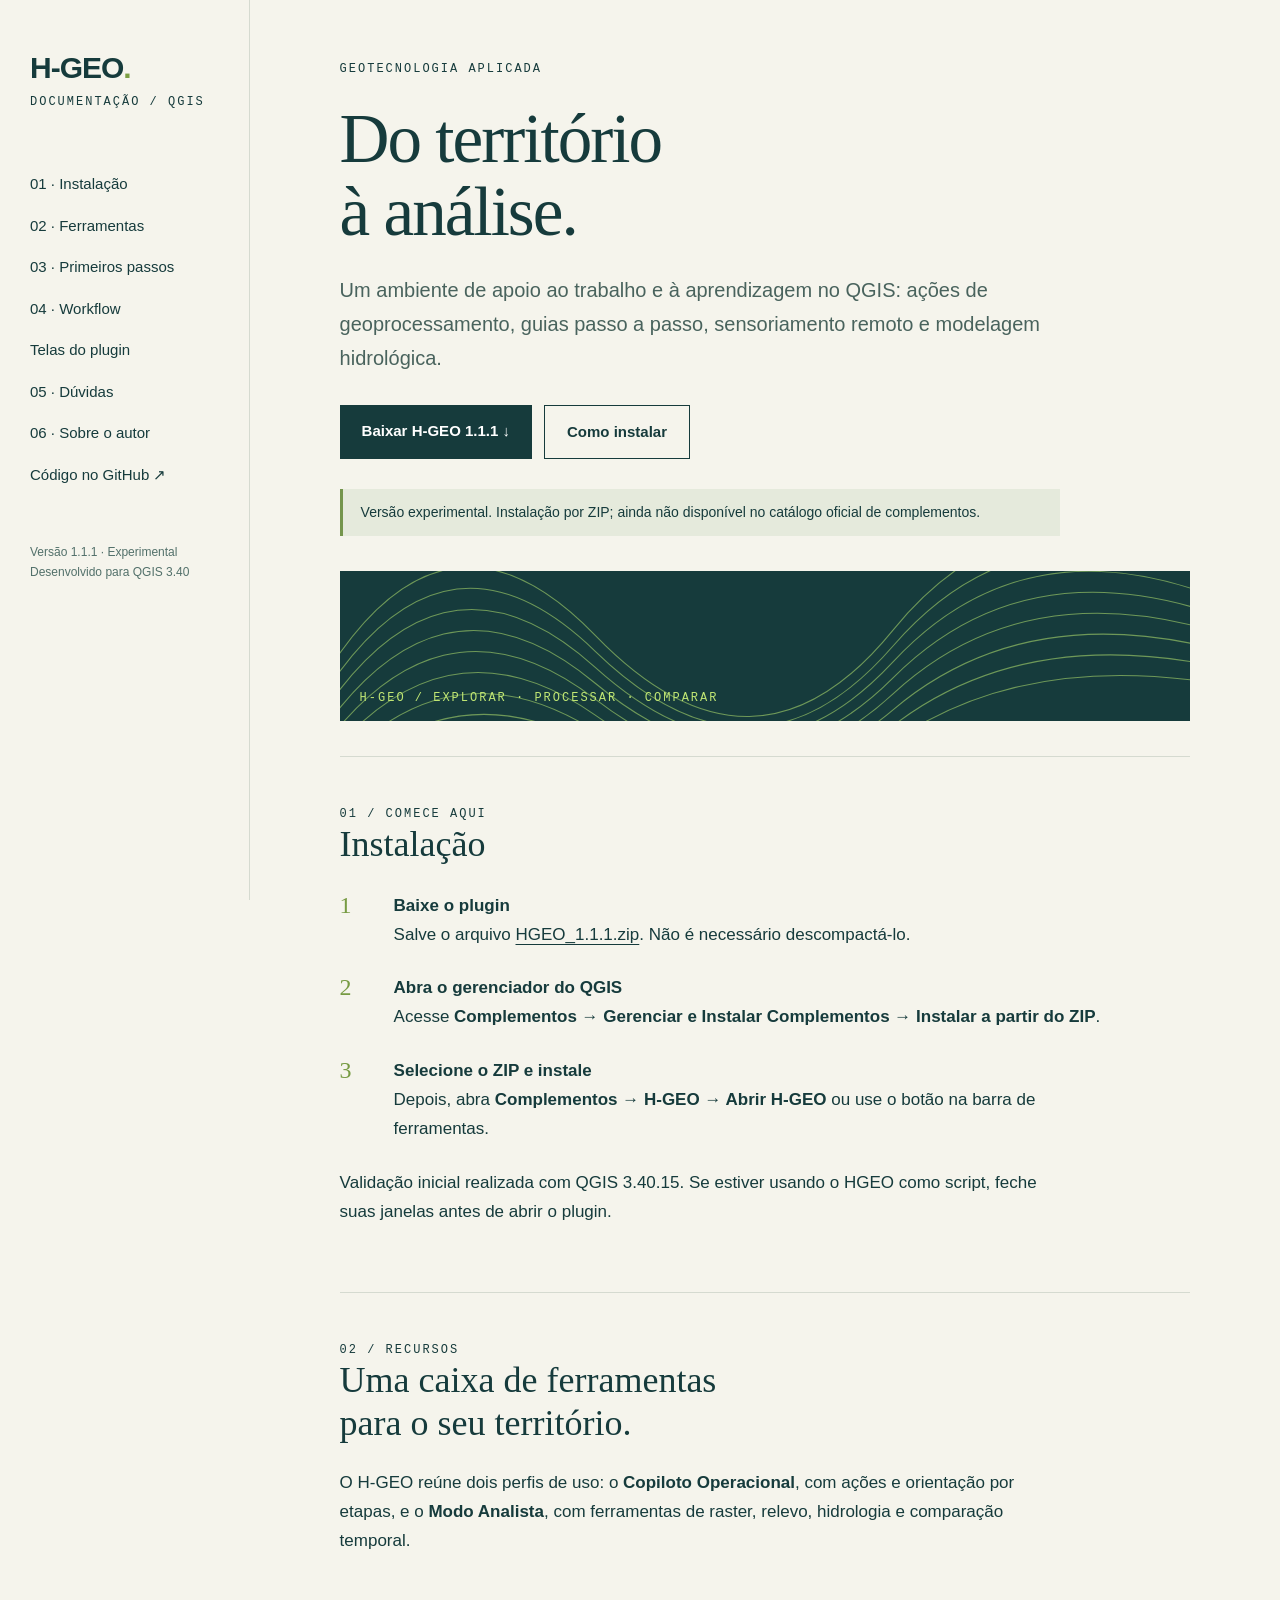
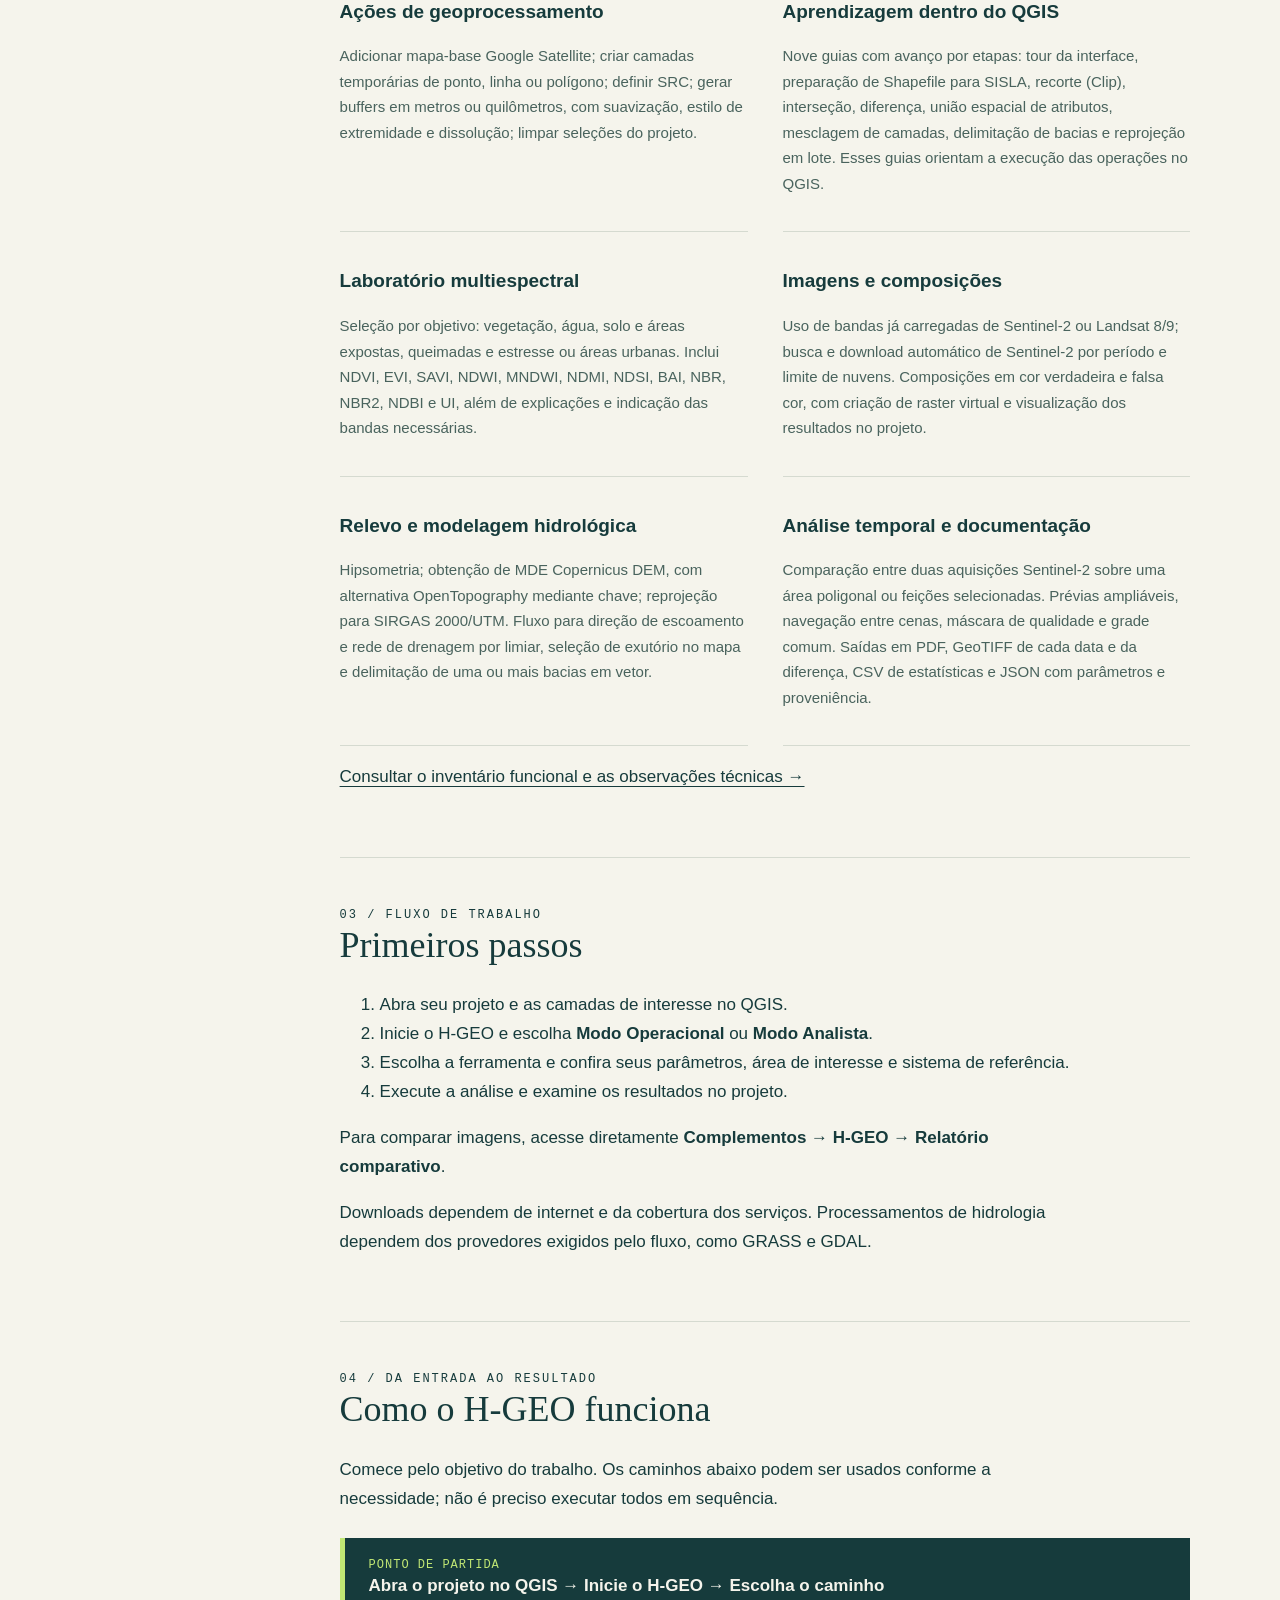
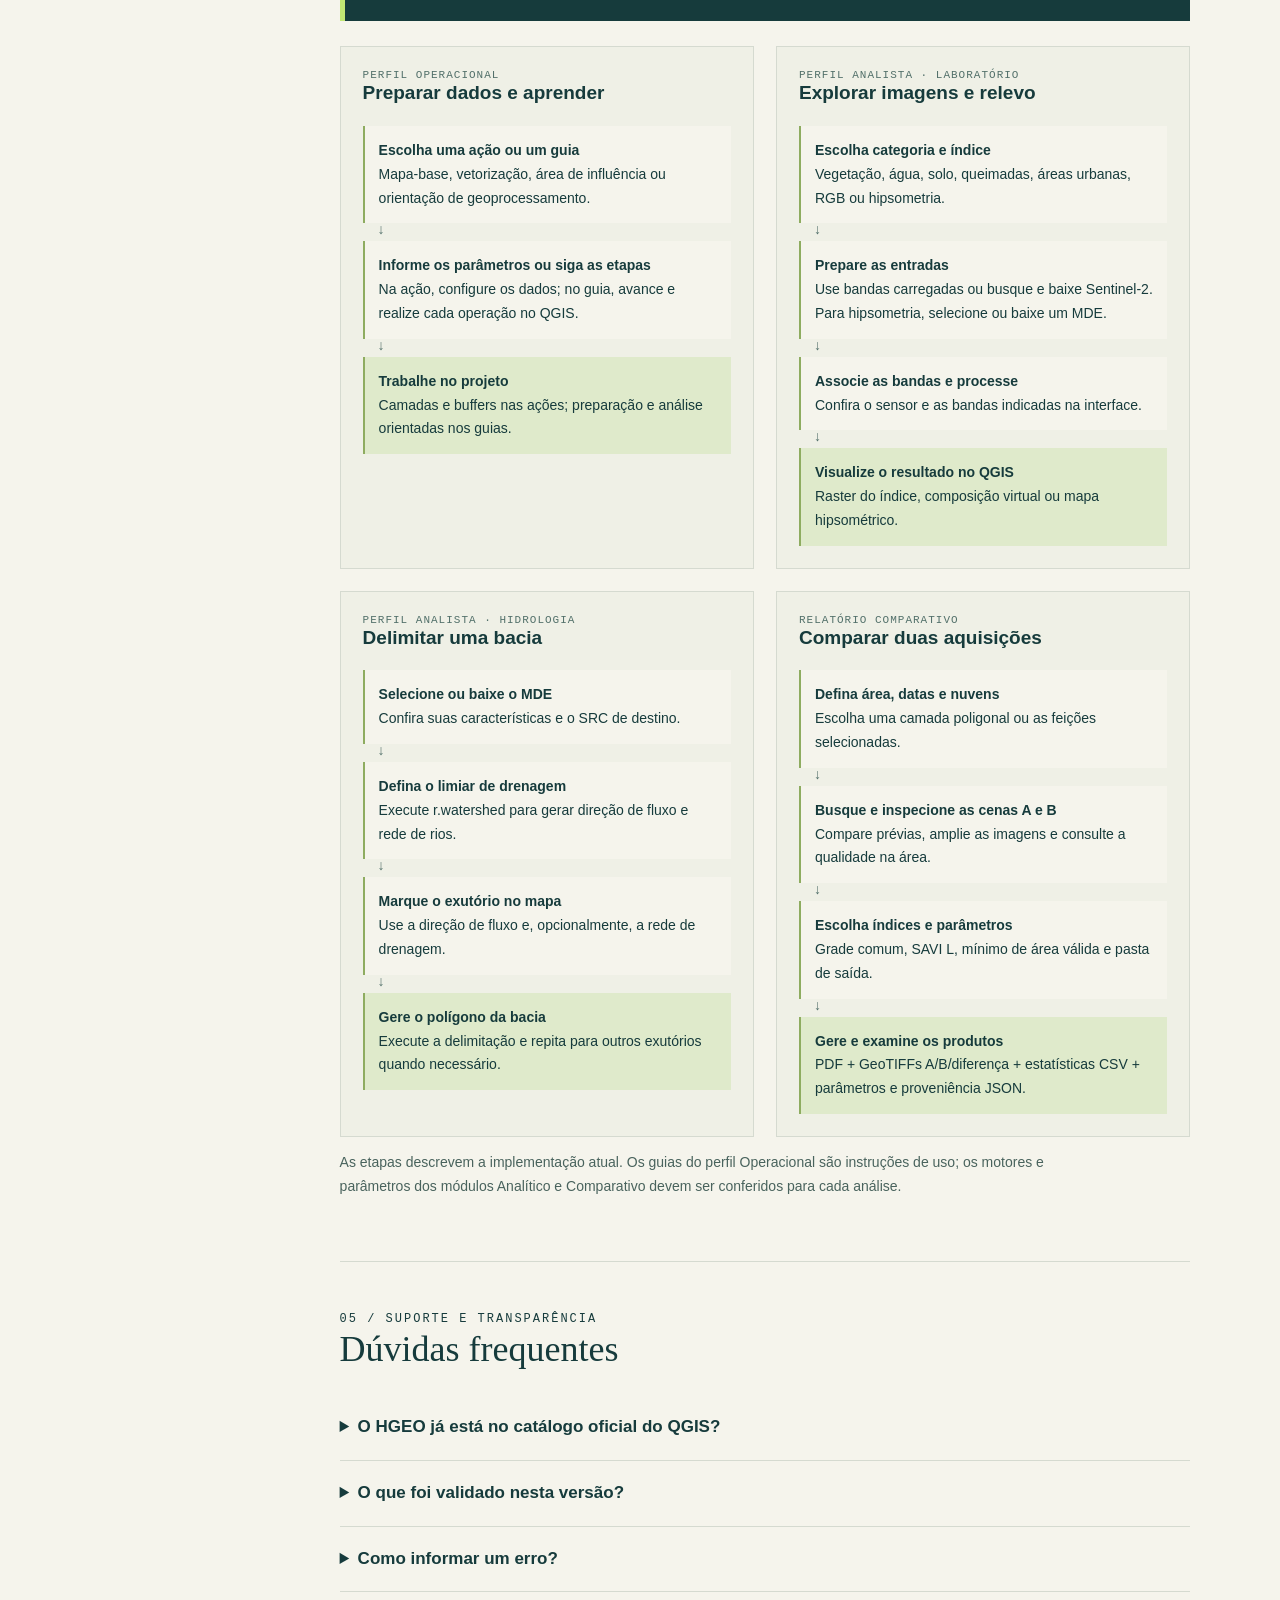
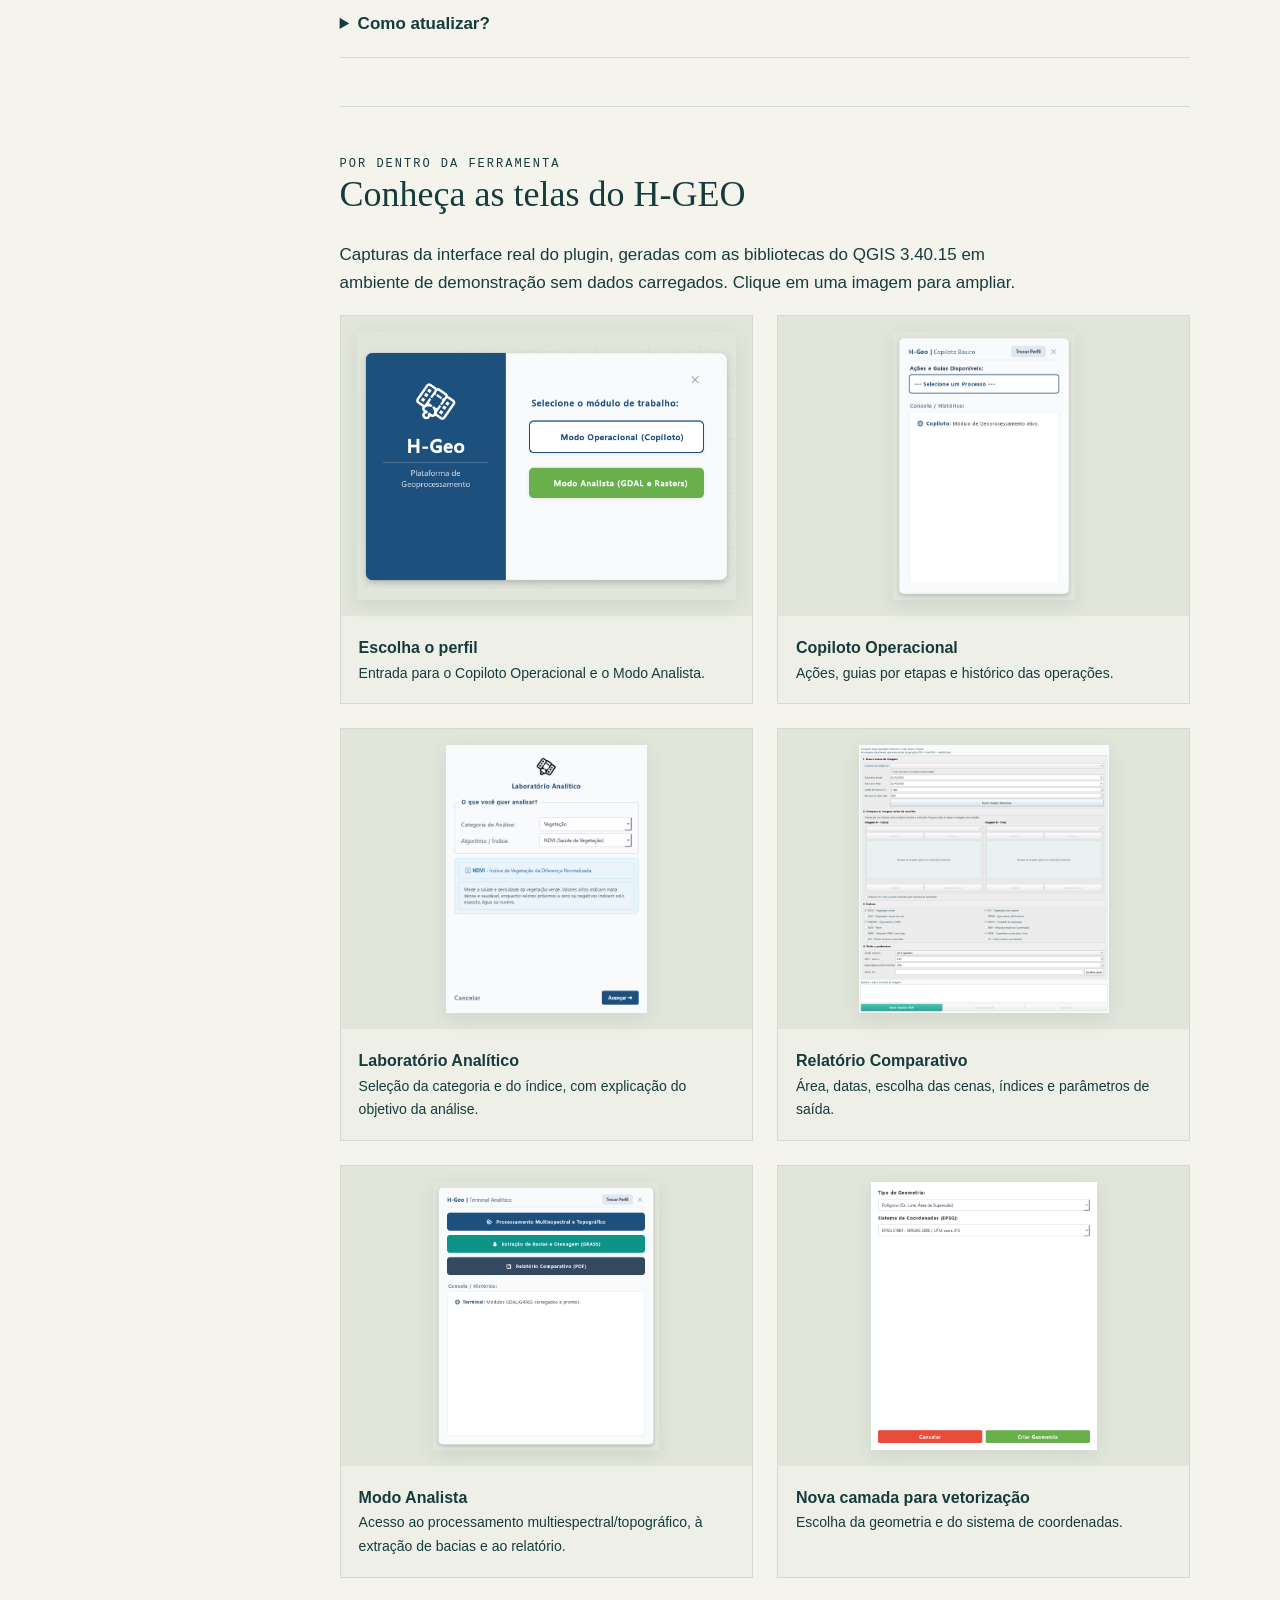
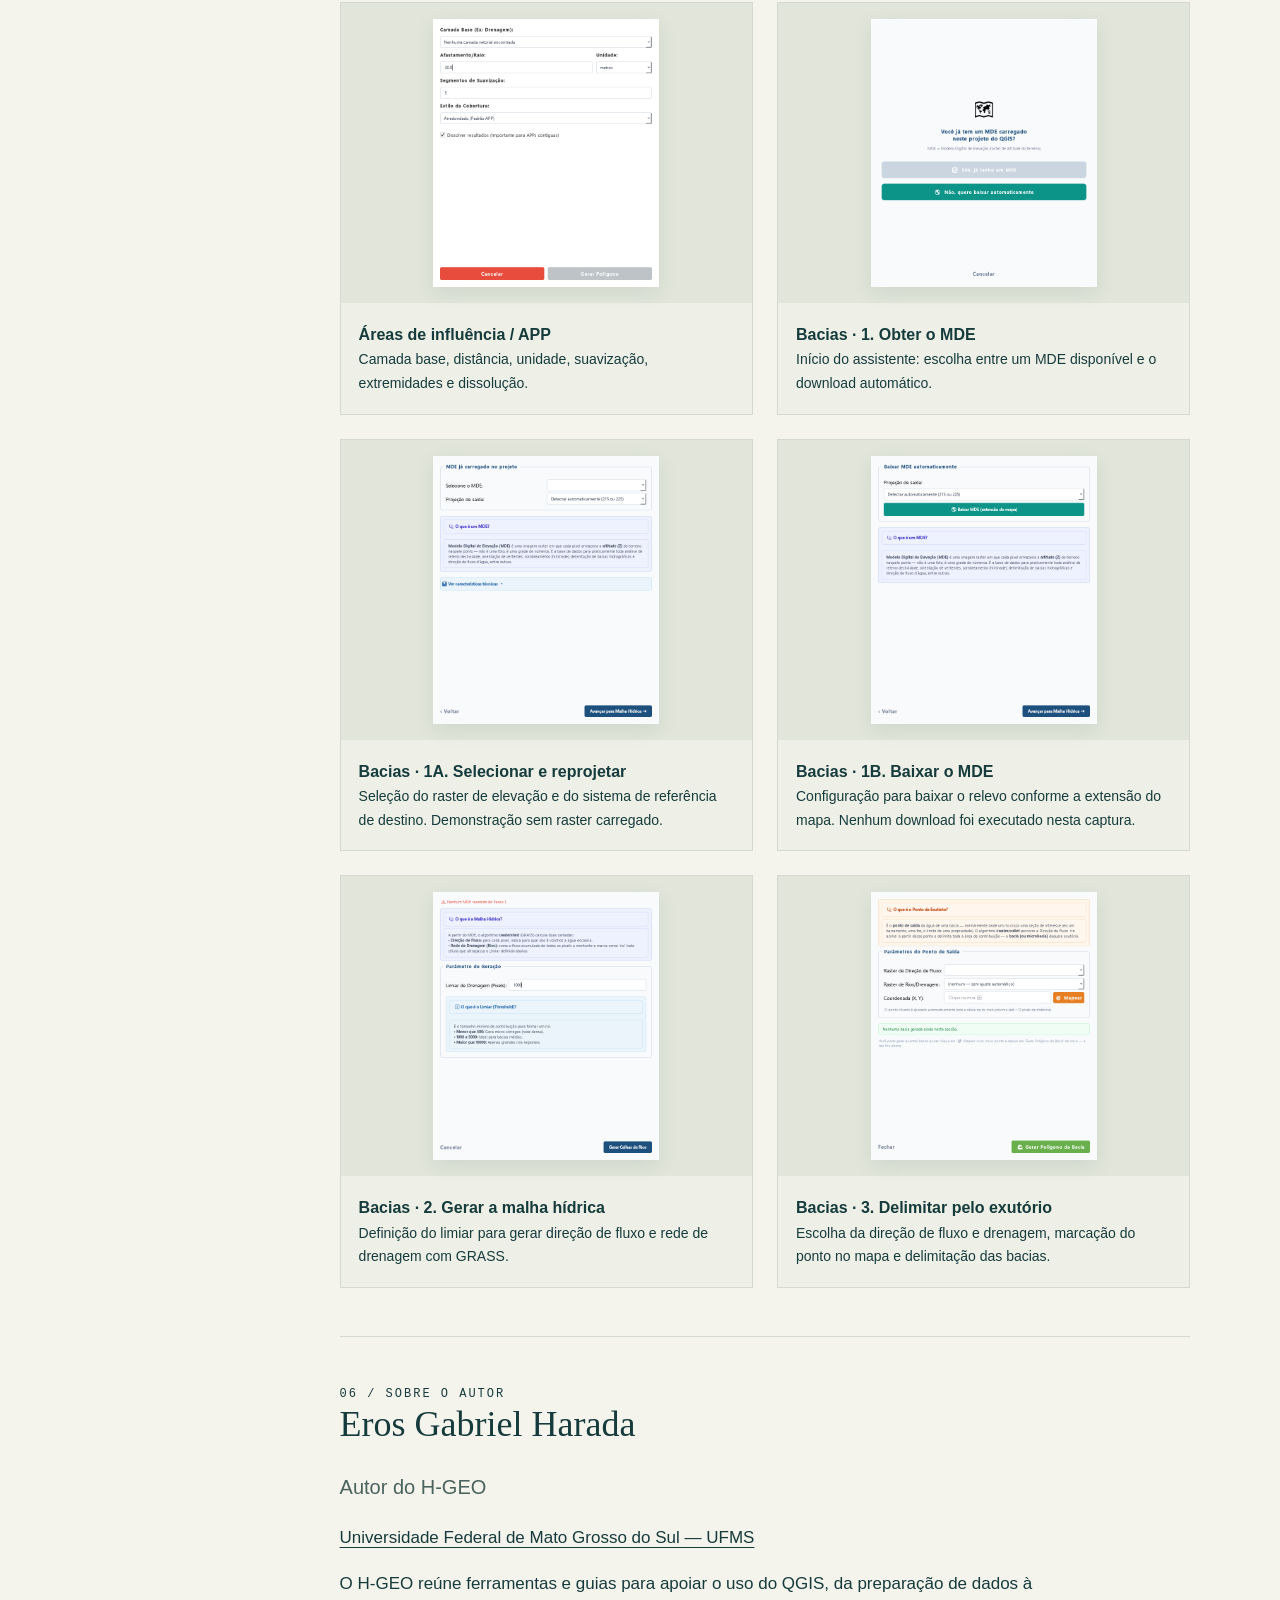
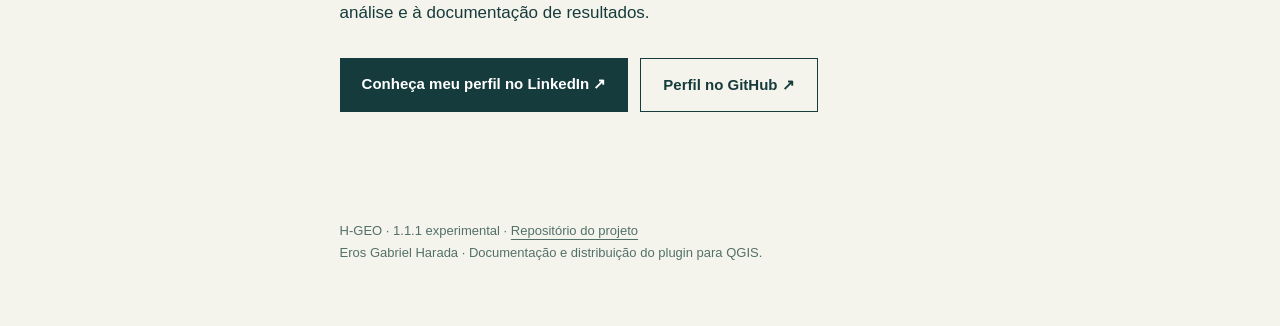
==== index.html @ 25606a24 "Disponibiliza pacote H-GEO 1.1.1" ====
<!doctype html>
<html lang="pt-BR"><head><meta charset="utf-8"><meta name="viewport" content="width=device-width, initial-scale=1"><meta name="description" content="H-GEO: plugin de geoprocessamento, hidrologia e análise multiespectral para QGIS. Download e documentação."><title>H-GEO — Geoprocessamento no QGIS</title>
<style>
:root{--ink:#163b3c;--paper:#f5f4ec;--green:#c1e774;--line:#d5dad0}*{box-sizing:border-box}html{scroll-behavior:smooth;scroll-padding-top:30px}body{margin:0;background:var(--paper);color:var(--ink);font:17px/1.7 'Segoe UI',sans-serif}a{color:inherit;text-underline-offset:4px}a:focus-visible{outline:3px solid #d36b35;outline-offset:5px}.layout{display:grid;grid-template-columns:250px 1fr;min-height:100vh}aside{padding:42px 30px;border-right:1px solid var(--line);position:sticky;top:0;height:100vh}.brand{font-size:30px;font-weight:800;letter-spacing:-1px;text-decoration:none}.tag{font:12px/1.5 Consolas,monospace;text-transform:uppercase;letter-spacing:2px}nav{display:grid;gap:16px;margin-top:60px}nav a{text-decoration:none;font-size:15px}nav a:hover{text-decoration:underline}.sidefoot{font-size:12px;margin-top:55px;color:#52706a}main{max-width:1130px;padding:60px 7vw 30px}h1{font:normal clamp(42px,5.4vw,76px)/1.05 Georgia,serif;letter-spacing:-2px;margin:25px 0}h2{font:normal 36px/1.2 Georgia,serif;margin:0 0 24px}h3{font-size:19px;line-height:1.3}p{max-width:720px}.intro{font-size:20px;color:#49635d}.buttons{display:flex;gap:12px;flex-wrap:wrap;margin:30px 0}.button{background:var(--ink);color:white;padding:13px 22px;text-decoration:none;display:inline-block;font-size:15px;font-weight:600}.button.secondary{background:transparent;border:1px solid var(--ink);color:var(--ink)}.status{background:#e5eadc;padding:12px 18px;font-size:14px;border-left:3px solid #74954c}.terrain{height:150px;background:#163b3c;position:relative;overflow:hidden;margin:35px 0;color:var(--green)}.terrain svg{width:100%;height:100%}.terrain span{position:absolute;bottom:16px;left:20px;font:12px Consolas,monospace;letter-spacing:2px}section{padding:48px 0;border-top:1px solid var(--line)}.grid{display:grid;grid-template-columns:1fr 1fr;gap:10px 35px}.grid article{border-bottom:1px solid var(--line);padding:8px 0 20px}.grid p{font-size:15px;color:#49635d}.step{display:grid;grid-template-columns:38px 1fr;gap:16px;margin:25px 0}.num{font:24px Georgia,serif;color:#779b43}.step p{margin:0}.step strong{display:block}code{background:#e6e9dd;padding:2px 5px;font-size:14px}details{padding:18px 0;border-bottom:1px solid var(--line)}summary{cursor:pointer;font-weight:600}details p{font-size:15px}footer{padding:30px 0;font-size:13px;color:#52706a}ul{padding-left:22px}@media(max-width:760px){.layout{display:block}aside{position:static;height:auto;padding:22px;border-right:0;border-bottom:1px solid var(--line)}nav{display:flex;flex-wrap:wrap;gap:10px 20px;margin:16px 0 0}.sidefoot{display:none}main{padding:35px 23px}.grid{grid-template-columns:1fr}h1{letter-spacing:-1px}section{padding:36px 0}}@media(prefers-reduced-motion:reduce){html{scroll-behavior:auto}}
.flow-start{padding:20px 24px;background:var(--ink);color:var(--paper);border-left:5px solid var(--green);margin:25px 0}.flow-start small{display:block;color:var(--green);font:12px Consolas,monospace;letter-spacing:1px}.flow-lanes{display:grid;grid-template-columns:1fr 1fr;gap:22px}.flow-lane{border:1px solid var(--line);padding:22px;background:#eff0e6}.flow-lane h3{margin:0 0 8px}.flow-kind{font:11px Consolas,monospace;letter-spacing:1px;text-transform:uppercase;color:#52706a}.flow-lane ol{list-style:none;padding:0;margin:20px 0 0}.flow-lane li{padding:13px 14px;background:var(--paper);border-left:2px solid #8eac60;font-size:14px;position:relative;margin-top:18px}.flow-lane li+li:before{content:'↓';position:absolute;top:-23px;left:13px;color:#52706a}.flow-lane li strong{display:block;font-size:14px}.flow-lane li:last-child{background:#dfeacb}.flow-note{font-size:14px;color:#49635d}@media(max-width:760px){.flow-lanes{grid-template-columns:1fr}}.gallery{display:grid;grid-template-columns:1fr 1fr;gap:24px}.gallery figure{margin:0;border:1px solid var(--line);background:#eef0e7}.gallery a{display:flex;height:300px;padding:16px;justify-content:center;background:#e2e6da}.gallery img{max-width:100%;height:100%;object-fit:contain;box-shadow:0 6px 18px #163b3c18}.gallery figcaption{padding:18px;font-size:14px}.gallery strong{display:block;font-size:16px}@media(max-width:760px){.gallery{grid-template-columns:1fr}.gallery a{height:320px}}</style></head><body><div class="layout"><aside><a class="brand" href="#inicio">H-GEO<span style="color:#7c9f43">.</span></a><div class="tag">Documentação / QGIS</div><nav aria-label="Documentação"><a href="#instalacao">01 · Instalação</a><a href="#ferramentas">02 · Ferramentas</a><a href="#uso">03 · Primeiros passos</a><a href="#workflow">04 · Workflow</a><a href="#galeria">Telas do plugin</a><a href="#duvidas">05 · Dúvidas</a><a href="#autor">06 · Sobre o autor</a><a href="https://github.com/haradaeros-hub/hgeo">Código no GitHub ↗</a></nav><div class="sidefoot">Versão 1.1.1 · Experimental<br>Desenvolvido para QGIS 3.40</div></aside><main><header id="inicio"><div class="tag">Geotecnologia aplicada</div><h1>Do território<br>à análise.</h1><p class="intro">Um ambiente de apoio ao trabalho e à aprendizagem no QGIS: ações de geoprocessamento, guias passo a passo, sensoriamento remoto e modelagem hidrológica.</p><div class="buttons"><a class="button" href="HGEO_1.1.1.zip" download>Baixar H-GEO 1.1.1 ↓</a><a class="button secondary" href="#instalacao">Como instalar</a></div><p class="status">Versão experimental. Instalação por ZIP; ainda não disponível no catálogo oficial de complementos.</p><div class="terrain" aria-hidden="true"><svg viewBox="0 0 800 150" fill="none" preserveAspectRatio="xMidYMid slice"><g stroke="#a8d56c" stroke-width="1" opacity=".6"><path d="M-30 130 Q90 -90 240 65 T520 60 T850 10 M-30 145 Q90 -65 240 80 T520 75 T850 25 M-30 160 Q90 -40 240 95 T520 90 T850 40 M-30 175 Q90 -15 240 110 T520 105 T850 55 M-30 190 Q90 10 240 125 T520 120 T850 70 M-30 205 Q90 35 240 140 T520 135 T850 85 M-30 220 Q90 60 240 155 T520 150 T850 100 M-30 235 Q90 85 240 170 T520 165 T850 115"/></g></svg><span>H-GEO / EXPLORAR · PROCESSAR · COMPARAR</span></div></header>
<section id="instalacao"><div class="tag">01 / Comece aqui</div><h2>Instalação</h2><div class="step"><span class="num">1</span><p><strong>Baixe o plugin</strong>Salve o arquivo <a href="HGEO_1.1.1.zip" download>HGEO_1.1.1.zip</a>. Não é necessário descompactá-lo.</p></div><div class="step"><span class="num">2</span><p><strong>Abra o gerenciador do QGIS</strong>Acesse <b>Complementos → Gerenciar e Instalar Complementos → Instalar a partir do ZIP</b>.</p></div><div class="step"><span class="num">3</span><p><strong>Selecione o ZIP e instale</strong>Depois, abra <b>Complementos → H-GEO → Abrir H-GEO</b> ou use o botão na barra de ferramentas.</p></div><p>Validação inicial realizada com QGIS 3.40.15. Se estiver usando o HGEO como script, feche suas janelas antes de abrir o plugin.</p></section>
<section id="ferramentas"><div class="tag">02 / Recursos</div><h2>Uma caixa de ferramentas<br>para o seu território.</h2><p>O H-GEO reúne dois perfis de uso: o <b>Copiloto Operacional</b>, com ações e orientação por etapas, e o <b>Modo Analista</b>, com ferramentas de raster, relevo, hidrologia e comparação temporal.</p><div class="grid">
<article><h3>Ações de geoprocessamento</h3><p>Adicionar mapa-base Google Satellite; criar camadas temporárias de ponto, linha ou polígono; definir SRC; gerar buffers em metros ou quilômetros, com suavização, estilo de extremidade e dissolução; limpar seleções do projeto.</p></article>
<article><h3>Aprendizagem dentro do QGIS</h3><p>Nove guias com avanço por etapas: tour da interface, preparação de Shapefile para SISLA, recorte (Clip), interseção, diferença, união espacial de atributos, mesclagem de camadas, delimitação de bacias e reprojeção em lote. Esses guias orientam a execução das operações no QGIS.</p></article>
<article><h3>Laboratório multiespectral</h3><p>Seleção por objetivo: vegetação, água, solo e áreas expostas, queimadas e estresse ou áreas urbanas. Inclui NDVI, EVI, SAVI, NDWI, MNDWI, NDMI, NDSI, BAI, NBR, NBR2, NDBI e UI, além de explicações e indicação das bandas necessárias.</p></article>
<article><h3>Imagens e composições</h3><p>Uso de bandas já carregadas de Sentinel-2 ou Landsat 8/9; busca e download automático de Sentinel-2 por período e limite de nuvens. Composições em cor verdadeira e falsa cor, com criação de raster virtual e visualização dos resultados no projeto.</p></article>
<article><h3>Relevo e modelagem hidrológica</h3><p>Hipsometria; obtenção de MDE Copernicus DEM, com alternativa OpenTopography mediante chave; reprojeção para SIRGAS 2000/UTM. Fluxo para direção de escoamento e rede de drenagem por limiar, seleção de exutório no mapa e delimitação de uma ou mais bacias em vetor.</p></article>
<article><h3>Análise temporal e documentação</h3><p>Comparação entre duas aquisições Sentinel-2 sobre uma área poligonal ou feições selecionadas. Prévias ampliáveis, navegação entre cenas, máscara de qualidade e grade comum. Saídas em PDF, GeoTIFF de cada data e da diferença, CSV de estatísticas e JSON com parâmetros e proveniência.</p></article>
</div><p><a href="https://github.com/haradaeros-hub/hgeo/blob/main/ESCOPO_HGEO.md">Consultar o inventário funcional e as observações técnicas →</a></p></section>
<section id="uso"><div class="tag">03 / Fluxo de trabalho</div><h2>Primeiros passos</h2><ol><li>Abra seu projeto e as camadas de interesse no QGIS.</li><li>Inicie o H-GEO e escolha <b>Modo Operacional</b> ou <b>Modo Analista</b>.</li><li>Escolha a ferramenta e confira seus parâmetros, área de interesse e sistema de referência.</li><li>Execute a análise e examine os resultados no projeto.</li></ol><p>Para comparar imagens, acesse diretamente <b>Complementos → H-GEO → Relatório comparativo</b>.</p><p>Downloads dependem de internet e da cobertura dos serviços. Processamentos de hidrologia dependem dos provedores exigidos pelo fluxo, como GRASS e GDAL.</p></section>
<section id="workflow"><div class="tag">04 / Da entrada ao resultado</div><h2>Como o H-GEO funciona</h2><p>Comece pelo objetivo do trabalho. Os caminhos abaixo podem ser usados conforme a necessidade; não é preciso executar todos em sequência.</p><div class="flow-start"><small>PONTO DE PARTIDA</small><b>Abra o projeto no QGIS → Inicie o H-GEO → Escolha o caminho</b></div><div class="flow-lanes">
<article class="flow-lane"><div class="flow-kind">Perfil Operacional</div><h3>Preparar dados e aprender</h3><ol><li><strong>Escolha uma ação ou um guia</strong>Mapa-base, vetorização, área de influência ou orientação de geoprocessamento.</li><li><strong>Informe os parâmetros ou siga as etapas</strong>Na ação, configure os dados; no guia, avance e realize cada operação no QGIS.</li><li><strong>Trabalhe no projeto</strong>Camadas e buffers nas ações; preparação e análise orientadas nos guias.</li></ol></article>
<article class="flow-lane"><div class="flow-kind">Perfil Analista · Laboratório</div><h3>Explorar imagens e relevo</h3><ol><li><strong>Escolha categoria e índice</strong>Vegetação, água, solo, queimadas, áreas urbanas, RGB ou hipsometria.</li><li><strong>Prepare as entradas</strong>Use bandas carregadas ou busque e baixe Sentinel-2. Para hipsometria, selecione ou baixe um MDE.</li><li><strong>Associe as bandas e processe</strong>Confira o sensor e as bandas indicadas na interface.</li><li><strong>Visualize o resultado no QGIS</strong>Raster do índice, composição virtual ou mapa hipsométrico.</li></ol></article>
<article class="flow-lane"><div class="flow-kind">Perfil Analista · Hidrologia</div><h3>Delimitar uma bacia</h3><ol><li><strong>Selecione ou baixe o MDE</strong>Confira suas características e o SRC de destino.</li><li><strong>Defina o limiar de drenagem</strong>Execute r.watershed para gerar direção de fluxo e rede de rios.</li><li><strong>Marque o exutório no mapa</strong>Use a direção de fluxo e, opcionalmente, a rede de drenagem.</li><li><strong>Gere o polígono da bacia</strong>Execute a delimitação e repita para outros exutórios quando necessário.</li></ol></article>
<article class="flow-lane"><div class="flow-kind">Relatório Comparativo</div><h3>Comparar duas aquisições</h3><ol><li><strong>Defina área, datas e nuvens</strong>Escolha uma camada poligonal ou as feições selecionadas.</li><li><strong>Busque e inspecione as cenas A e B</strong>Compare prévias, amplie as imagens e consulte a qualidade na área.</li><li><strong>Escolha índices e parâmetros</strong>Grade comum, SAVI L, mínimo de área válida e pasta de saída.</li><li><strong>Gere e examine os produtos</strong>PDF + GeoTIFFs A/B/diferença + estatísticas CSV + parâmetros e proveniência JSON.</li></ol></article>
</div><p class="flow-note">As etapas descrevem a implementação atual. Os guias do perfil Operacional são instruções de uso; os motores e parâmetros dos módulos Analítico e Comparativo devem ser conferidos para cada análise.</p></section><section id="duvidas"><div class="tag">05 / Suporte e transparência</div><h2>Dúvidas frequentes</h2><details><summary>O HGEO já está no catálogo oficial do QGIS?</summary><p>Ainda não. Nesta versão, a distribuição é pelo arquivo ZIP deste site. A submissão ao repositório oficial será uma etapa posterior.</p></details><details><summary>O que foi validado nesta versão?</summary><p>Importação, abertura dos modos e da janela do relatório, menus, reaproveitamento da janela, desativação e cálculo de NDVI com NoData usando as bibliotecas do QGIS 3.40.15 em ambiente de teste sem interface visível. Downloads, processamento completo com dados reais e geração final do PDF ainda precisam de validação.</p></details><details><summary>Como informar um erro?</summary><p>Abra uma <a href="https://github.com/haradaeros-hub/hgeo/issues">ocorrência no GitHub</a> com a versão do QGIS, os passos para reproduzir o problema e a mensagem de erro. Remova senhas, tokens e informações privadas antes de anexar registros ou imagens.</p></details><details><summary>Como atualizar?</summary><p>Baixe a nova versão quando estiver disponível, feche as ferramentas e aguarde as operações em execução terminarem. Desative o plugin e instale o novo ZIP pelo gerenciador do QGIS.</p></details></section><section id="galeria"><div class="tag">Por dentro da ferramenta</div><h2>Conheça as telas do H-GEO</h2><p>Capturas da interface real do plugin, geradas com as bibliotecas do QGIS 3.40.15 em ambiente de demonstração sem dados carregados. Clique em uma imagem para ampliar.</p><div class="gallery"><figure><a href="hgeo-boas-vindas.png" target="_blank" rel="noopener" aria-label="Ampliar: Escolha o perfil"><img src="hgeo-boas-vindas.png" alt="Tela do H-GEO: Escolha o perfil" loading="lazy"></a><figcaption><strong>Escolha o perfil</strong>Entrada para o Copiloto Operacional e o Modo Analista.</figcaption></figure><figure><a href="hgeo-copiloto.png" target="_blank" rel="noopener" aria-label="Ampliar: Copiloto Operacional"><img src="hgeo-copiloto.png" alt="Tela do H-GEO: Copiloto Operacional" loading="lazy"></a><figcaption><strong>Copiloto Operacional</strong>Ações, guias por etapas e histórico das operações.</figcaption></figure><figure><a href="hgeo-laboratorio.png" target="_blank" rel="noopener" aria-label="Ampliar: Laboratório Analítico"><img src="hgeo-laboratorio.png" alt="Tela do H-GEO: Laboratório Analítico" loading="lazy"></a><figcaption><strong>Laboratório Analítico</strong>Seleção da categoria e do índice, com explicação do objetivo da análise.</figcaption></figure><figure><a href="hgeo-relatorio.png" target="_blank" rel="noopener" aria-label="Ampliar: Relatório Comparativo"><img src="hgeo-relatorio.png" alt="Tela do H-GEO: Relatório Comparativo" loading="lazy"></a><figcaption><strong>Relatório Comparativo</strong>Área, datas, escolha das cenas, índices e parâmetros de saída.</figcaption></figure><figure><a href="hgeo-analista.png" target="_blank" rel="noopener" aria-label="Ampliar: Modo Analista"><img src="hgeo-analista.png" alt="Tela do H-GEO: Modo Analista" loading="lazy"></a><figcaption><strong>Modo Analista</strong>Acesso ao processamento multiespectral/topográfico, à extração de bacias e ao relatório.</figcaption></figure><figure><a href="hgeo-nova-camada.png" target="_blank" rel="noopener" aria-label="Ampliar: Nova camada para vetorização"><img src="hgeo-nova-camada.png" alt="Tela do H-GEO: Nova camada para vetorização" loading="lazy"></a><figcaption><strong>Nova camada para vetorização</strong>Escolha da geometria e do sistema de coordenadas.</figcaption></figure><figure><a href="hgeo-buffer.png" target="_blank" rel="noopener" aria-label="Ampliar: Áreas de influência / APP"><img src="hgeo-buffer.png" alt="Tela do H-GEO: Áreas de influência / APP" loading="lazy"></a><figcaption><strong>Áreas de influência / APP</strong>Camada base, distância, unidade, suavização, extremidades e dissolução.</figcaption></figure><figure><a href="hgeo-bacias-mde.png" target="_blank" rel="noopener" aria-label="Ampliar: Bacias · 1. Obter o MDE"><img src="hgeo-bacias-mde.png" alt="Tela do H-GEO: Bacias · 1. Obter o MDE" loading="lazy"></a><figcaption><strong>Bacias · 1. Obter o MDE</strong>Início do assistente: escolha entre um MDE disponível e o download automático.</figcaption></figure><figure><a href="hgeo-bacias-selecao-mde.png" target="_blank" rel="noopener" aria-label="Ampliar: Bacias · 1A. Selecionar e reprojetar"><img src="hgeo-bacias-selecao-mde.png" alt="Tela do H-GEO: Bacias · 1A. Selecionar e reprojetar" loading="lazy"></a><figcaption><strong>Bacias · 1A. Selecionar e reprojetar</strong>Seleção do raster de elevação e do sistema de referência de destino. Demonstração sem raster carregado.</figcaption></figure><figure><a href="hgeo-bacias-download-mde.png" target="_blank" rel="noopener" aria-label="Ampliar: Bacias · 1B. Baixar o MDE"><img src="hgeo-bacias-download-mde.png" alt="Tela do H-GEO: Bacias · 1B. Baixar o MDE" loading="lazy"></a><figcaption><strong>Bacias · 1B. Baixar o MDE</strong>Configuração para baixar o relevo conforme a extensão do mapa. Nenhum download foi executado nesta captura.</figcaption></figure><figure><a href="hgeo-bacias-drenagem.png" target="_blank" rel="noopener" aria-label="Ampliar: Bacias · 2. Gerar a malha hídrica"><img src="hgeo-bacias-drenagem.png" alt="Tela do H-GEO: Bacias · 2. Gerar a malha hídrica" loading="lazy"></a><figcaption><strong>Bacias · 2. Gerar a malha hídrica</strong>Definição do limiar para gerar direção de fluxo e rede de drenagem com GRASS.</figcaption></figure><figure><a href="hgeo-bacias-exutorio.png" target="_blank" rel="noopener" aria-label="Ampliar: Bacias · 3. Delimitar pelo exutório"><img src="hgeo-bacias-exutorio.png" alt="Tela do H-GEO: Bacias · 3. Delimitar pelo exutório" loading="lazy"></a><figcaption><strong>Bacias · 3. Delimitar pelo exutório</strong>Escolha da direção de fluxo e drenagem, marcação do ponto no mapa e delimitação das bacias.</figcaption></figure></div></section><section id="autor"><div class="tag">06 / Sobre o autor</div><h2>Eros Gabriel Harada</h2><p class="intro">Autor do H-GEO</p><p><a href="https://www.ufms.br/">Universidade Federal de Mato Grosso do Sul — UFMS</a></p><p>O H-GEO reúne ferramentas e guias para apoiar o uso do QGIS, da preparação de dados à análise e à documentação de resultados.</p><div class="buttons"><a class="button" href="https://www.linkedin.com/in/eros-gabriel-harada-449836323/">Conheça meu perfil no LinkedIn ↗</a><a class="button secondary" href="https://github.com/haradaeros-hub">Perfil no GitHub ↗</a></div></section><footer>H-GEO · 1.1.1 experimental · <a href="https://github.com/haradaeros-hub/hgeo">Repositório do projeto</a><br>Eros Gabriel Harada · Documentação e distribuição do plugin para QGIS.</footer></main></div></body></html>
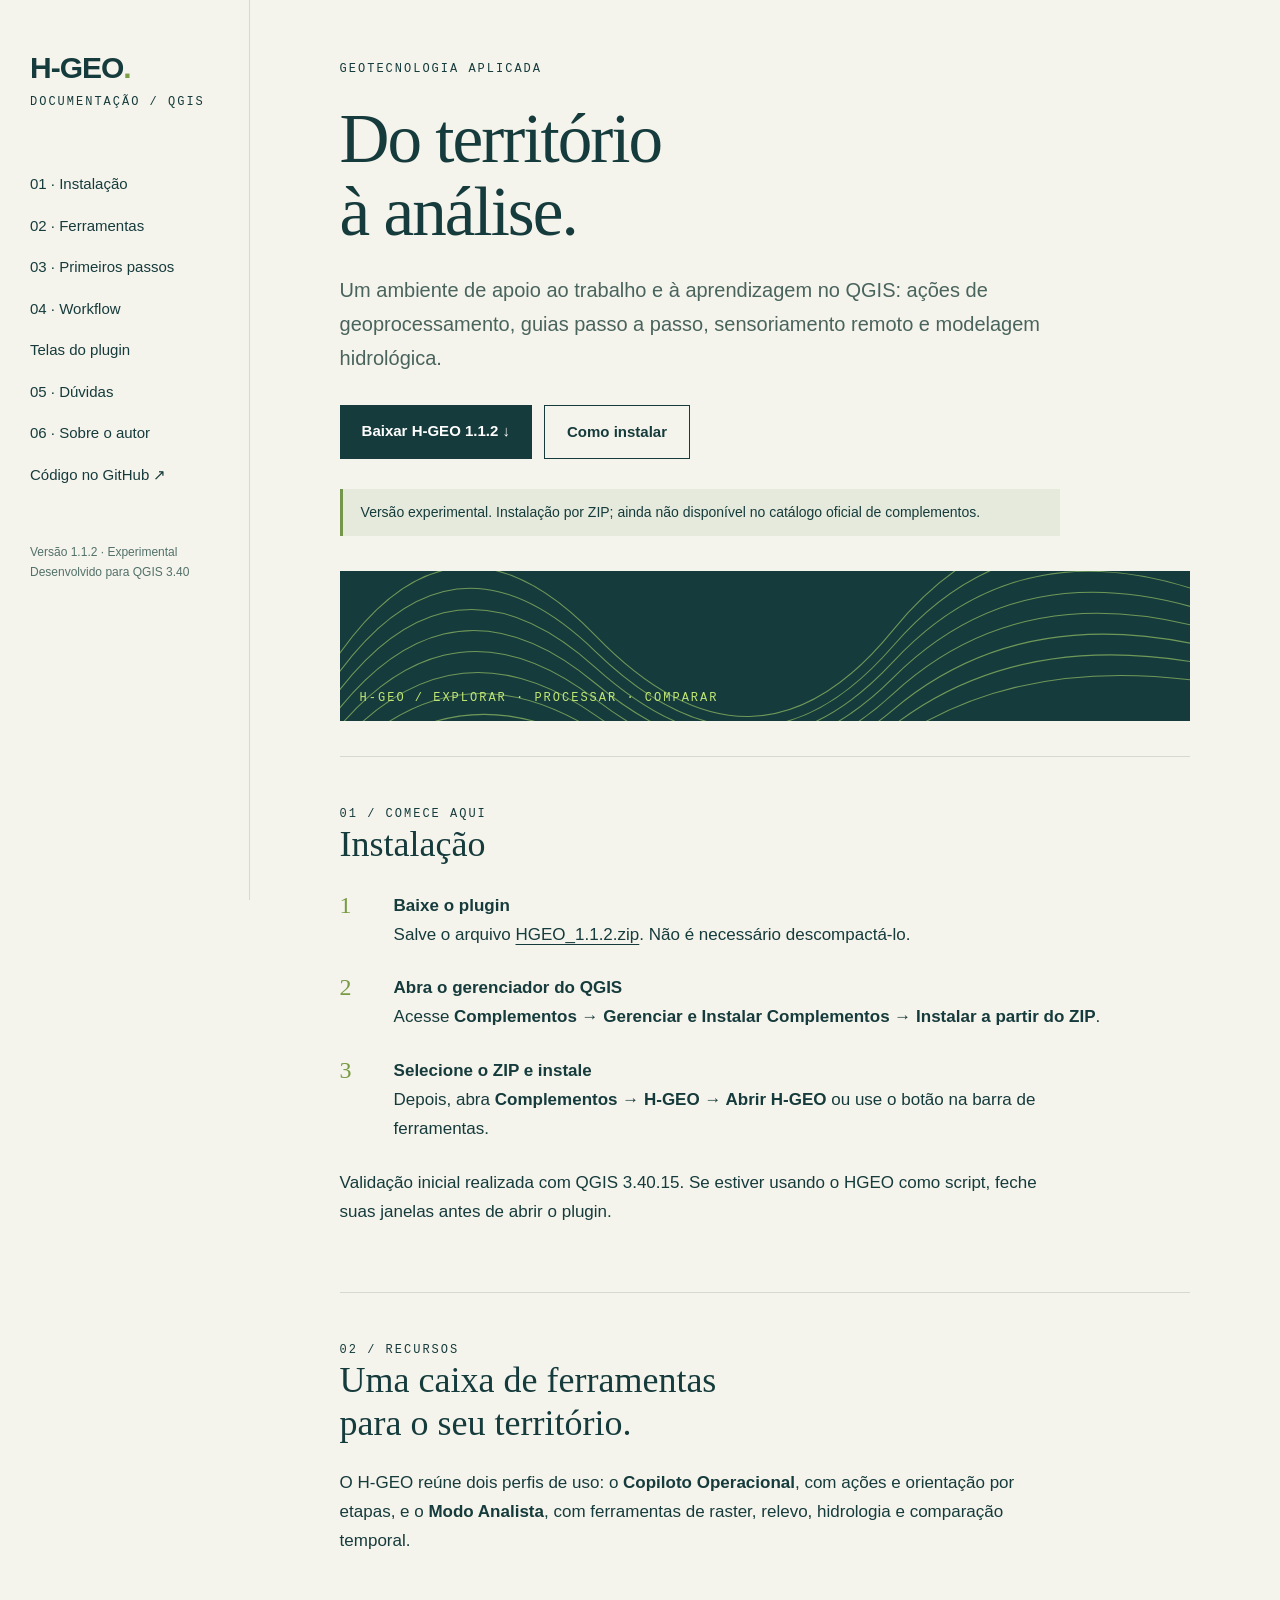
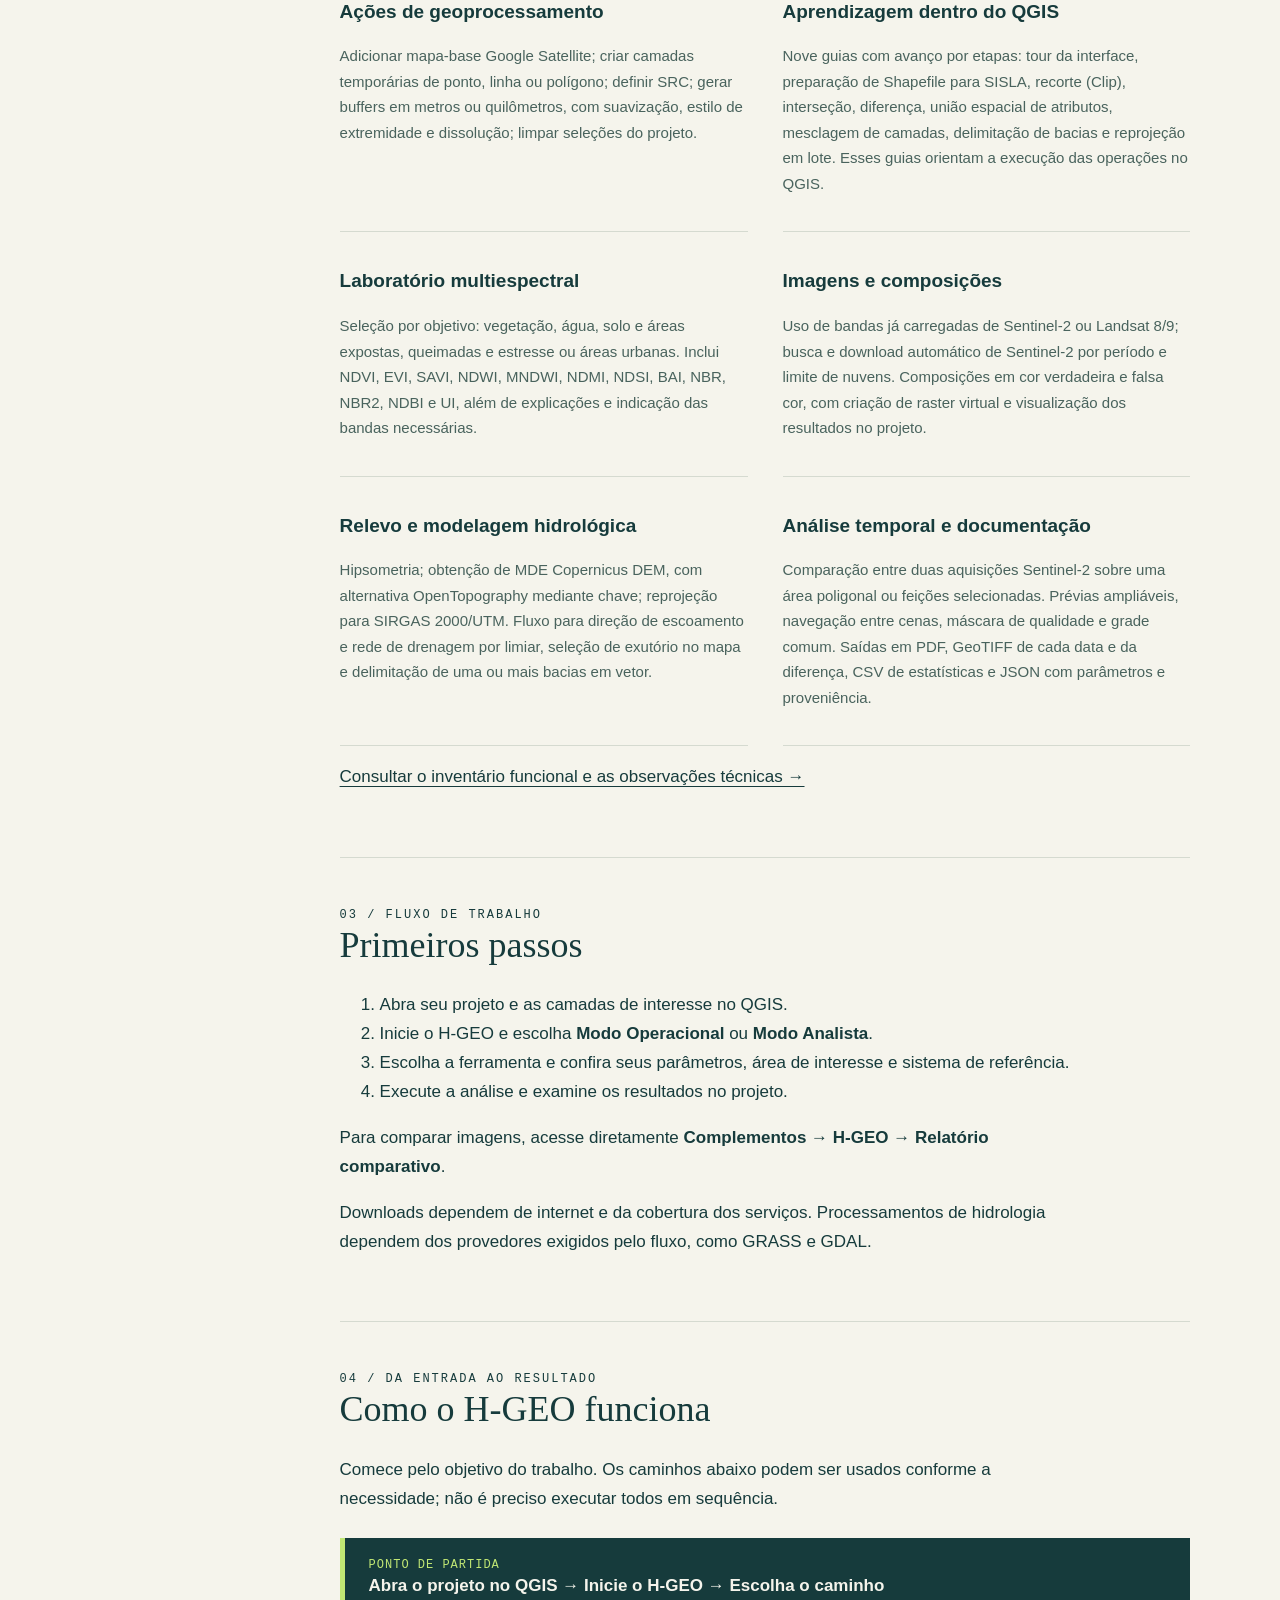
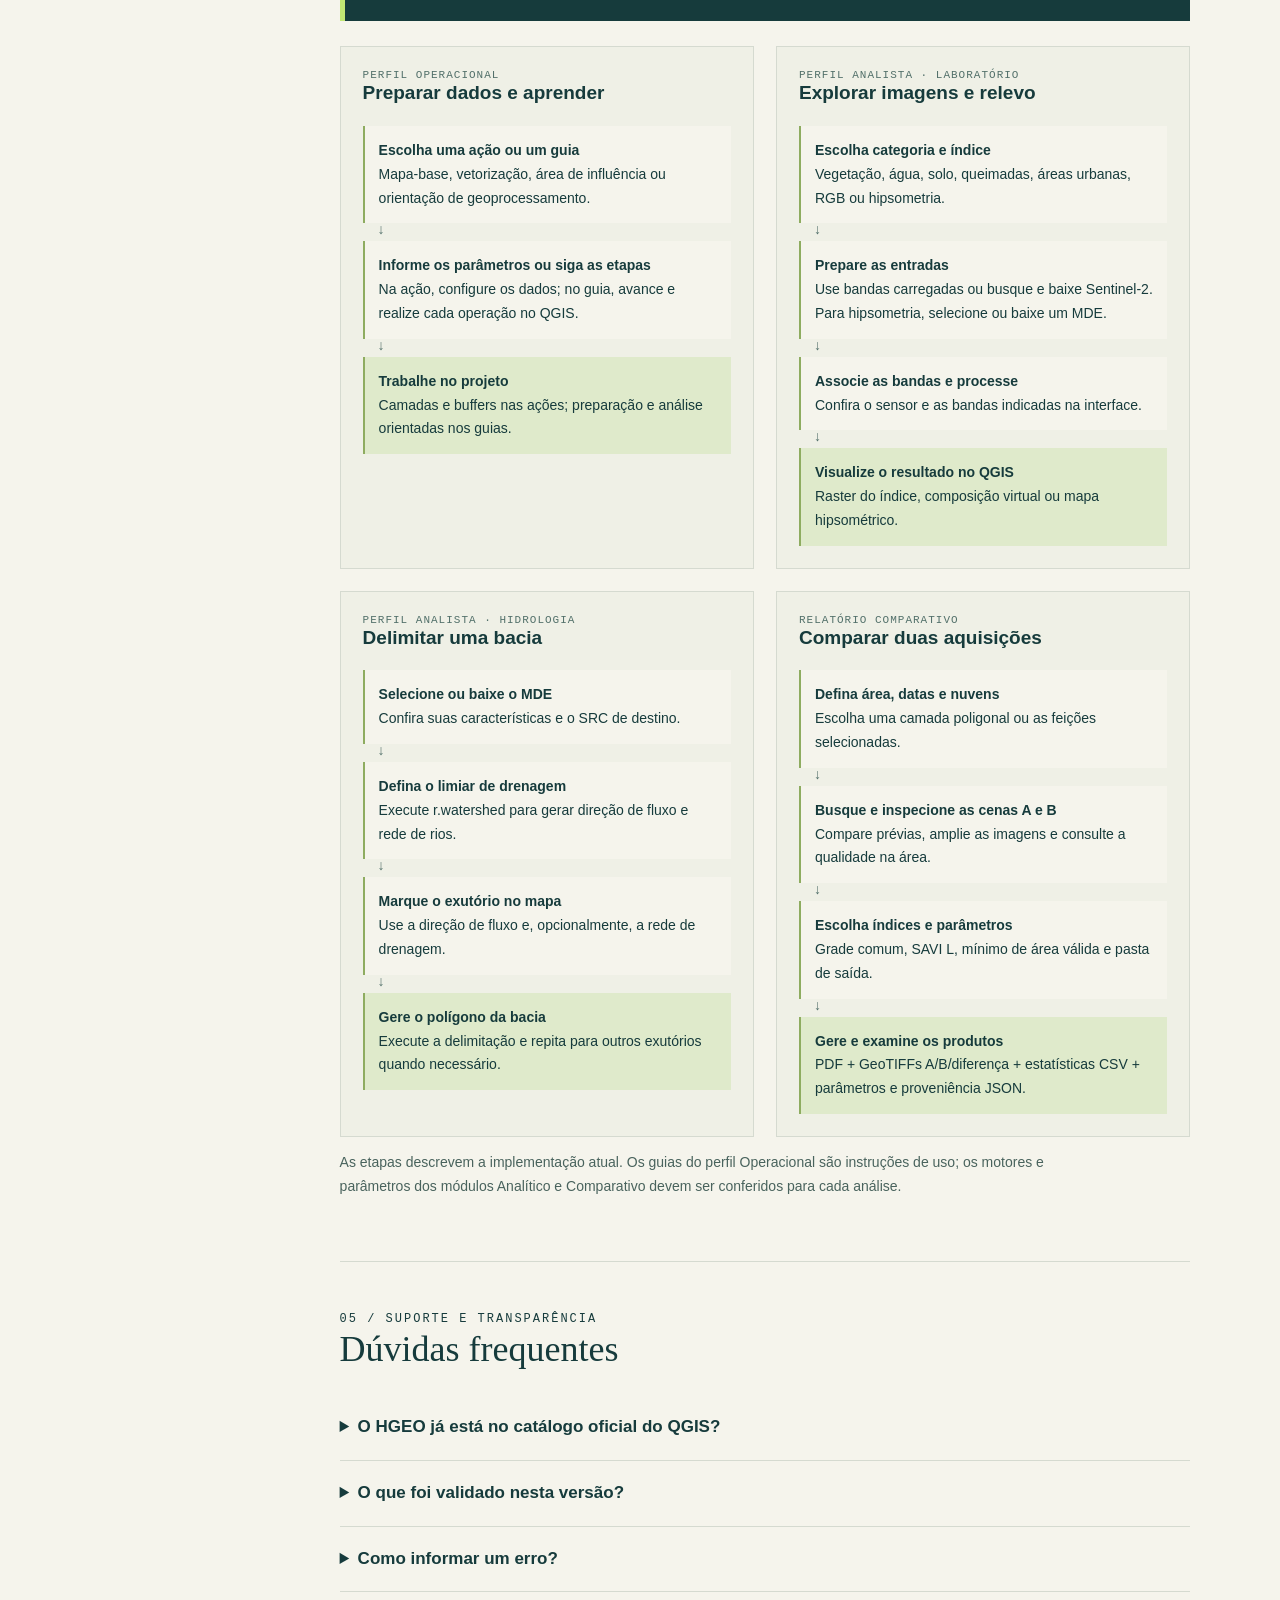
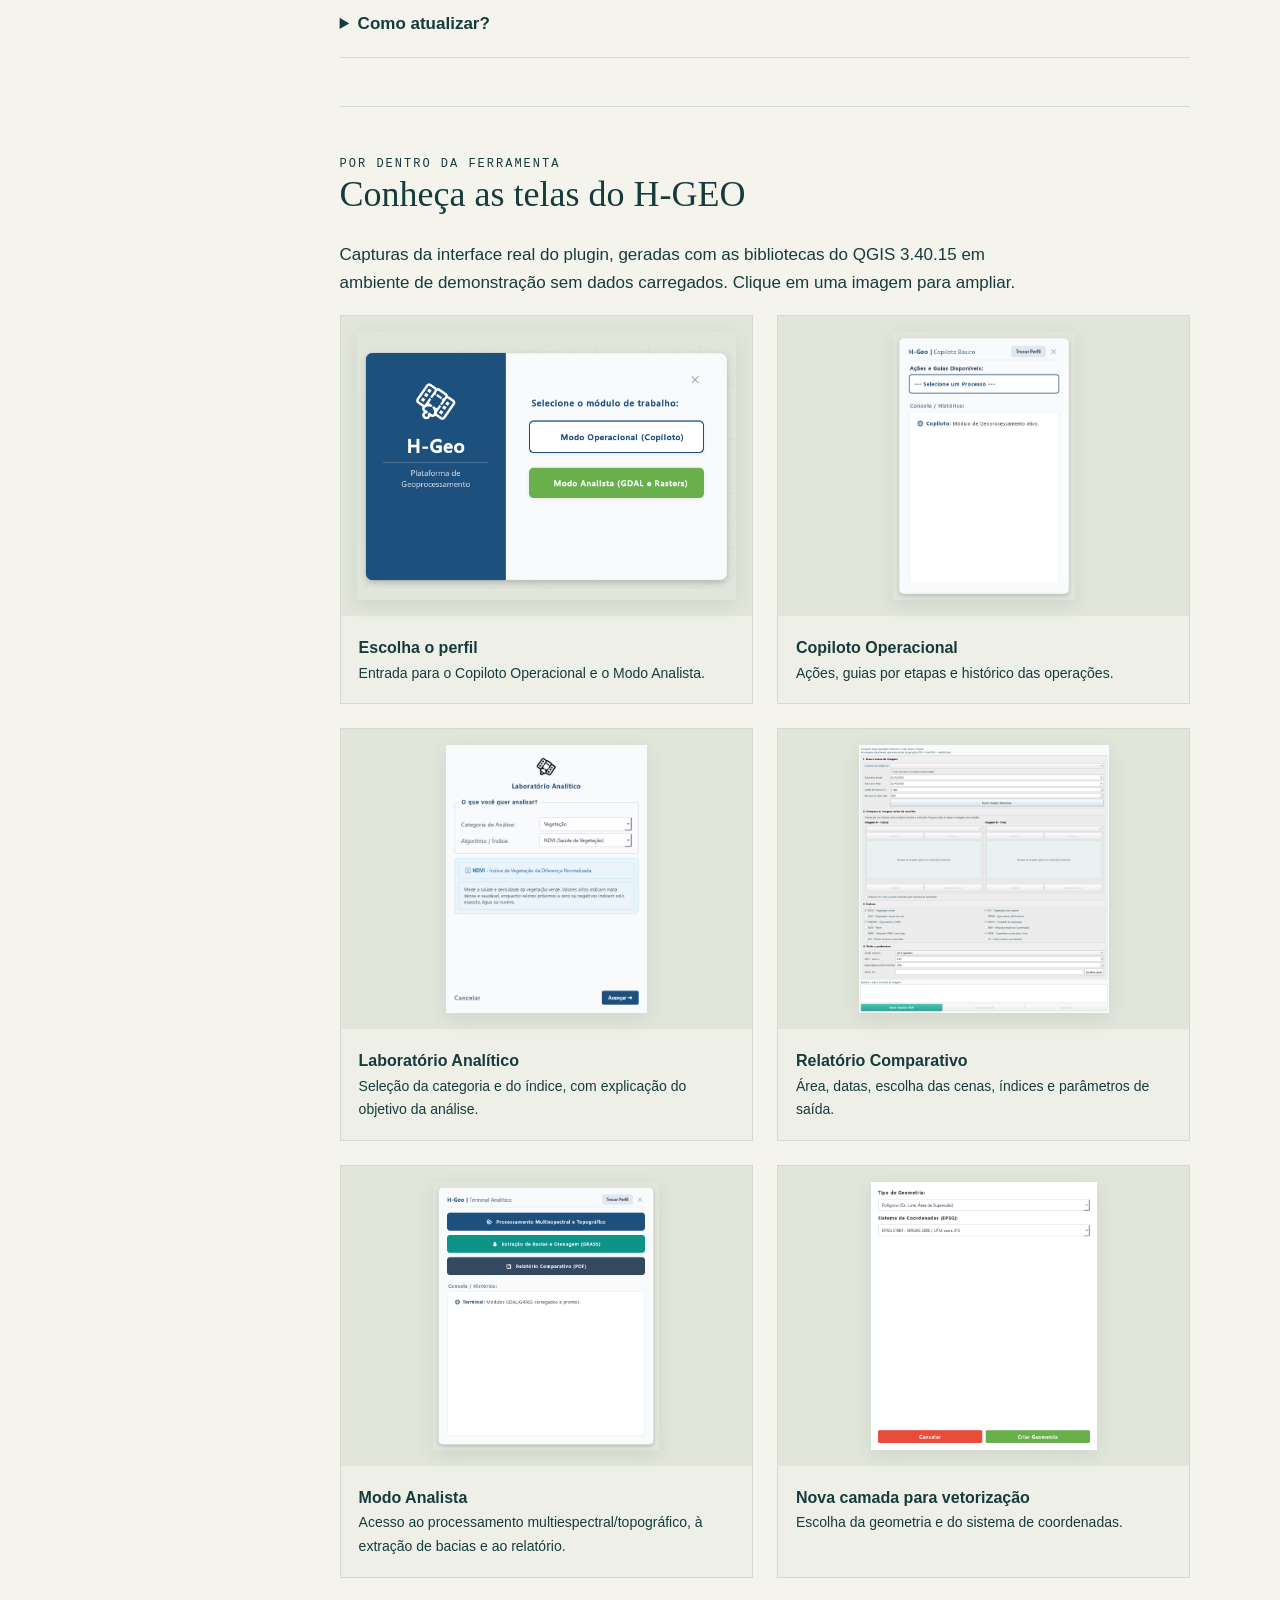
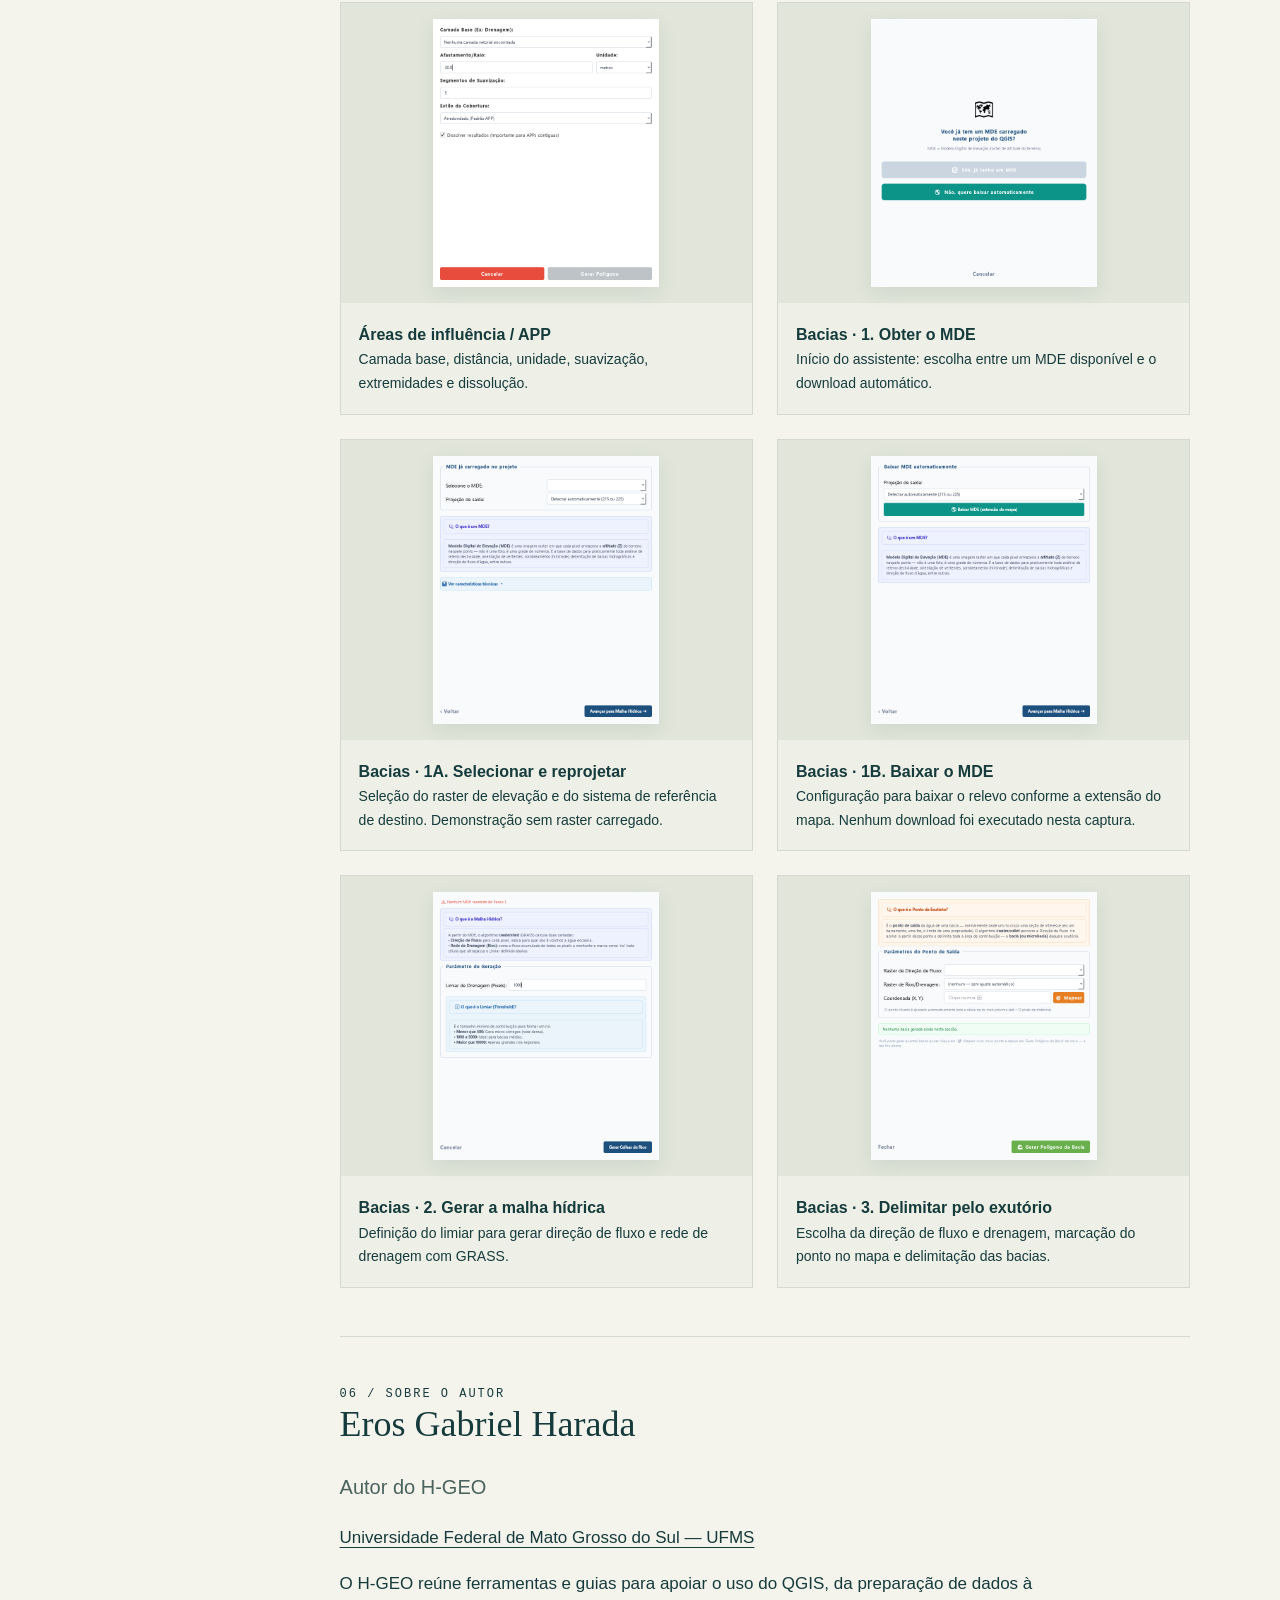
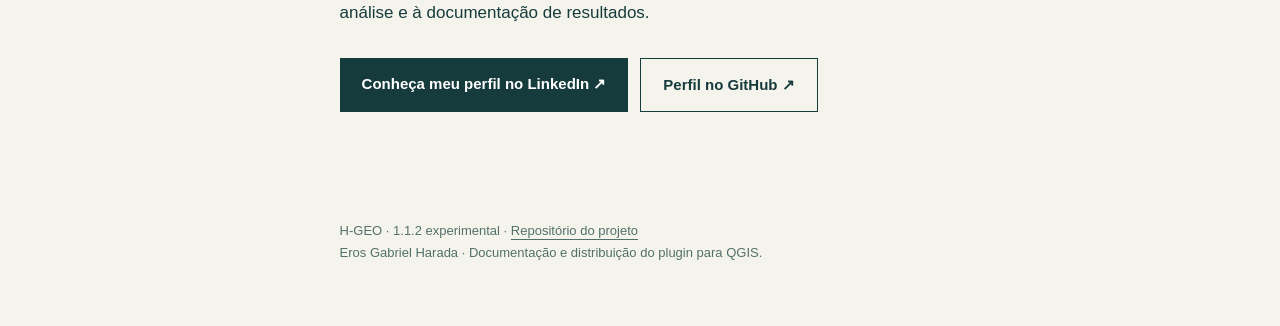
==== commit ce41e11f: "Publica H-GEO 1.1.2 com autoria e links" ====
--- a/index.html
+++ b/index.html
@@ -2,8 +2,8 @@
 <html lang="pt-BR"><head><meta charset="utf-8"><meta name="viewport" content="width=device-width, initial-scale=1"><meta name="description" content="H-GEO: plugin de geoprocessamento, hidrologia e análise multiespectral para QGIS. Download e documentação."><title>H-GEO — Geoprocessamento no QGIS</title>
 <style>
 :root{--ink:#163b3c;--paper:#f5f4ec;--green:#c1e774;--line:#d5dad0}*{box-sizing:border-box}html{scroll-behavior:smooth;scroll-padding-top:30px}body{margin:0;background:var(--paper);color:var(--ink);font:17px/1.7 'Segoe UI',sans-serif}a{color:inherit;text-underline-offset:4px}a:focus-visible{outline:3px solid #d36b35;outline-offset:5px}.layout{display:grid;grid-template-columns:250px 1fr;min-height:100vh}aside{padding:42px 30px;border-right:1px solid var(--line);position:sticky;top:0;height:100vh}.brand{font-size:30px;font-weight:800;letter-spacing:-1px;text-decoration:none}.tag{font:12px/1.5 Consolas,monospace;text-transform:uppercase;letter-spacing:2px}nav{display:grid;gap:16px;margin-top:60px}nav a{text-decoration:none;font-size:15px}nav a:hover{text-decoration:underline}.sidefoot{font-size:12px;margin-top:55px;color:#52706a}main{max-width:1130px;padding:60px 7vw 30px}h1{font:normal clamp(42px,5.4vw,76px)/1.05 Georgia,serif;letter-spacing:-2px;margin:25px 0}h2{font:normal 36px/1.2 Georgia,serif;margin:0 0 24px}h3{font-size:19px;line-height:1.3}p{max-width:720px}.intro{font-size:20px;color:#49635d}.buttons{display:flex;gap:12px;flex-wrap:wrap;margin:30px 0}.button{background:var(--ink);color:white;padding:13px 22px;text-decoration:none;display:inline-block;font-size:15px;font-weight:600}.button.secondary{background:transparent;border:1px solid var(--ink);color:var(--ink)}.status{background:#e5eadc;padding:12px 18px;font-size:14px;border-left:3px solid #74954c}.terrain{height:150px;background:#163b3c;position:relative;overflow:hidden;margin:35px 0;color:var(--green)}.terrain svg{width:100%;height:100%}.terrain span{position:absolute;bottom:16px;left:20px;font:12px Consolas,monospace;letter-spacing:2px}section{padding:48px 0;border-top:1px solid var(--line)}.grid{display:grid;grid-template-columns:1fr 1fr;gap:10px 35px}.grid article{border-bottom:1px solid var(--line);padding:8px 0 20px}.grid p{font-size:15px;color:#49635d}.step{display:grid;grid-template-columns:38px 1fr;gap:16px;margin:25px 0}.num{font:24px Georgia,serif;color:#779b43}.step p{margin:0}.step strong{display:block}code{background:#e6e9dd;padding:2px 5px;font-size:14px}details{padding:18px 0;border-bottom:1px solid var(--line)}summary{cursor:pointer;font-weight:600}details p{font-size:15px}footer{padding:30px 0;font-size:13px;color:#52706a}ul{padding-left:22px}@media(max-width:760px){.layout{display:block}aside{position:static;height:auto;padding:22px;border-right:0;border-bottom:1px solid var(--line)}nav{display:flex;flex-wrap:wrap;gap:10px 20px;margin:16px 0 0}.sidefoot{display:none}main{padding:35px 23px}.grid{grid-template-columns:1fr}h1{letter-spacing:-1px}section{padding:36px 0}}@media(prefers-reduced-motion:reduce){html{scroll-behavior:auto}}
-.flow-start{padding:20px 24px;background:var(--ink);color:var(--paper);border-left:5px solid var(--green);margin:25px 0}.flow-start small{display:block;color:var(--green);font:12px Consolas,monospace;letter-spacing:1px}.flow-lanes{display:grid;grid-template-columns:1fr 1fr;gap:22px}.flow-lane{border:1px solid var(--line);padding:22px;background:#eff0e6}.flow-lane h3{margin:0 0 8px}.flow-kind{font:11px Consolas,monospace;letter-spacing:1px;text-transform:uppercase;color:#52706a}.flow-lane ol{list-style:none;padding:0;margin:20px 0 0}.flow-lane li{padding:13px 14px;background:var(--paper);border-left:2px solid #8eac60;font-size:14px;position:relative;margin-top:18px}.flow-lane li+li:before{content:'↓';position:absolute;top:-23px;left:13px;color:#52706a}.flow-lane li strong{display:block;font-size:14px}.flow-lane li:last-child{background:#dfeacb}.flow-note{font-size:14px;color:#49635d}@media(max-width:760px){.flow-lanes{grid-template-columns:1fr}}.gallery{display:grid;grid-template-columns:1fr 1fr;gap:24px}.gallery figure{margin:0;border:1px solid var(--line);background:#eef0e7}.gallery a{display:flex;height:300px;padding:16px;justify-content:center;background:#e2e6da}.gallery img{max-width:100%;height:100%;object-fit:contain;box-shadow:0 6px 18px #163b3c18}.gallery figcaption{padding:18px;font-size:14px}.gallery strong{display:block;font-size:16px}@media(max-width:760px){.gallery{grid-template-columns:1fr}.gallery a{height:320px}}</style></head><body><div class="layout"><aside><a class="brand" href="#inicio">H-GEO<span style="color:#7c9f43">.</span></a><div class="tag">Documentação / QGIS</div><nav aria-label="Documentação"><a href="#instalacao">01 · Instalação</a><a href="#ferramentas">02 · Ferramentas</a><a href="#uso">03 · Primeiros passos</a><a href="#workflow">04 · Workflow</a><a href="#galeria">Telas do plugin</a><a href="#duvidas">05 · Dúvidas</a><a href="#autor">06 · Sobre o autor</a><a href="https://github.com/haradaeros-hub/hgeo">Código no GitHub ↗</a></nav><div class="sidefoot">Versão 1.1.1 · Experimental<br>Desenvolvido para QGIS 3.40</div></aside><main><header id="inicio"><div class="tag">Geotecnologia aplicada</div><h1>Do território<br>à análise.</h1><p class="intro">Um ambiente de apoio ao trabalho e à aprendizagem no QGIS: ações de geoprocessamento, guias passo a passo, sensoriamento remoto e modelagem hidrológica.</p><div class="buttons"><a class="button" href="HGEO_1.1.1.zip" download>Baixar H-GEO 1.1.1 ↓</a><a class="button secondary" href="#instalacao">Como instalar</a></div><p class="status">Versão experimental. Instalação por ZIP; ainda não disponível no catálogo oficial de complementos.</p><div class="terrain" aria-hidden="true"><svg viewBox="0 0 800 150" fill="none" preserveAspectRatio="xMidYMid slice"><g stroke="#a8d56c" stroke-width="1" opacity=".6"><path d="M-30 130 Q90 -90 240 65 T520 60 T850 10 M-30 145 Q90 -65 240 80 T520 75 T850 25 M-30 160 Q90 -40 240 95 T520 90 T850 40 M-30 175 Q90 -15 240 110 T520 105 T850 55 M-30 190 Q90 10 240 125 T520 120 T850 70 M-30 205 Q90 35 240 140 T520 135 T850 85 M-30 220 Q90 60 240 155 T520 150 T850 100 M-30 235 Q90 85 240 170 T520 165 T850 115"/></g></svg><span>H-GEO / EXPLORAR · PROCESSAR · COMPARAR</span></div></header>
-<section id="instalacao"><div class="tag">01 / Comece aqui</div><h2>Instalação</h2><div class="step"><span class="num">1</span><p><strong>Baixe o plugin</strong>Salve o arquivo <a href="HGEO_1.1.1.zip" download>HGEO_1.1.1.zip</a>. Não é necessário descompactá-lo.</p></div><div class="step"><span class="num">2</span><p><strong>Abra o gerenciador do QGIS</strong>Acesse <b>Complementos → Gerenciar e Instalar Complementos → Instalar a partir do ZIP</b>.</p></div><div class="step"><span class="num">3</span><p><strong>Selecione o ZIP e instale</strong>Depois, abra <b>Complementos → H-GEO → Abrir H-GEO</b> ou use o botão na barra de ferramentas.</p></div><p>Validação inicial realizada com QGIS 3.40.15. Se estiver usando o HGEO como script, feche suas janelas antes de abrir o plugin.</p></section>
+.flow-start{padding:20px 24px;background:var(--ink);color:var(--paper);border-left:5px solid var(--green);margin:25px 0}.flow-start small{display:block;color:var(--green);font:12px Consolas,monospace;letter-spacing:1px}.flow-lanes{display:grid;grid-template-columns:1fr 1fr;gap:22px}.flow-lane{border:1px solid var(--line);padding:22px;background:#eff0e6}.flow-lane h3{margin:0 0 8px}.flow-kind{font:11px Consolas,monospace;letter-spacing:1px;text-transform:uppercase;color:#52706a}.flow-lane ol{list-style:none;padding:0;margin:20px 0 0}.flow-lane li{padding:13px 14px;background:var(--paper);border-left:2px solid #8eac60;font-size:14px;position:relative;margin-top:18px}.flow-lane li+li:before{content:'↓';position:absolute;top:-23px;left:13px;color:#52706a}.flow-lane li strong{display:block;font-size:14px}.flow-lane li:last-child{background:#dfeacb}.flow-note{font-size:14px;color:#49635d}@media(max-width:760px){.flow-lanes{grid-template-columns:1fr}}.gallery{display:grid;grid-template-columns:1fr 1fr;gap:24px}.gallery figure{margin:0;border:1px solid var(--line);background:#eef0e7}.gallery a{display:flex;height:300px;padding:16px;justify-content:center;background:#e2e6da}.gallery img{max-width:100%;height:100%;object-fit:contain;box-shadow:0 6px 18px #163b3c18}.gallery figcaption{padding:18px;font-size:14px}.gallery strong{display:block;font-size:16px}@media(max-width:760px){.gallery{grid-template-columns:1fr}.gallery a{height:320px}}</style></head><body><div class="layout"><aside><a class="brand" href="#inicio">H-GEO<span style="color:#7c9f43">.</span></a><div class="tag">Documentação / QGIS</div><nav aria-label="Documentação"><a href="#instalacao">01 · Instalação</a><a href="#ferramentas">02 · Ferramentas</a><a href="#uso">03 · Primeiros passos</a><a href="#workflow">04 · Workflow</a><a href="#galeria">Telas do plugin</a><a href="#duvidas">05 · Dúvidas</a><a href="#autor">06 · Sobre o autor</a><a href="https://github.com/haradaeros-hub/hgeo">Código no GitHub ↗</a></nav><div class="sidefoot">Versão 1.1.2 · Experimental<br>Desenvolvido para QGIS 3.40</div></aside><main><header id="inicio"><div class="tag">Geotecnologia aplicada</div><h1>Do território<br>à análise.</h1><p class="intro">Um ambiente de apoio ao trabalho e à aprendizagem no QGIS: ações de geoprocessamento, guias passo a passo, sensoriamento remoto e modelagem hidrológica.</p><div class="buttons"><a class="button" href="HGEO_1.1.2.zip" download>Baixar H-GEO 1.1.2 ↓</a><a class="button secondary" href="#instalacao">Como instalar</a></div><p class="status">Versão experimental. Instalação por ZIP; ainda não disponível no catálogo oficial de complementos.</p><div class="terrain" aria-hidden="true"><svg viewBox="0 0 800 150" fill="none" preserveAspectRatio="xMidYMid slice"><g stroke="#a8d56c" stroke-width="1" opacity=".6"><path d="M-30 130 Q90 -90 240 65 T520 60 T850 10 M-30 145 Q90 -65 240 80 T520 75 T850 25 M-30 160 Q90 -40 240 95 T520 90 T850 40 M-30 175 Q90 -15 240 110 T520 105 T850 55 M-30 190 Q90 10 240 125 T520 120 T850 70 M-30 205 Q90 35 240 140 T520 135 T850 85 M-30 220 Q90 60 240 155 T520 150 T850 100 M-30 235 Q90 85 240 170 T520 165 T850 115"/></g></svg><span>H-GEO / EXPLORAR · PROCESSAR · COMPARAR</span></div></header>
+<section id="instalacao"><div class="tag">01 / Comece aqui</div><h2>Instalação</h2><div class="step"><span class="num">1</span><p><strong>Baixe o plugin</strong>Salve o arquivo <a href="HGEO_1.1.2.zip" download>HGEO_1.1.2.zip</a>. Não é necessário descompactá-lo.</p></div><div class="step"><span class="num">2</span><p><strong>Abra o gerenciador do QGIS</strong>Acesse <b>Complementos → Gerenciar e Instalar Complementos → Instalar a partir do ZIP</b>.</p></div><div class="step"><span class="num">3</span><p><strong>Selecione o ZIP e instale</strong>Depois, abra <b>Complementos → H-GEO → Abrir H-GEO</b> ou use o botão na barra de ferramentas.</p></div><p>Validação inicial realizada com QGIS 3.40.15. Se estiver usando o HGEO como script, feche suas janelas antes de abrir o plugin.</p></section>
 <section id="ferramentas"><div class="tag">02 / Recursos</div><h2>Uma caixa de ferramentas<br>para o seu território.</h2><p>O H-GEO reúne dois perfis de uso: o <b>Copiloto Operacional</b>, com ações e orientação por etapas, e o <b>Modo Analista</b>, com ferramentas de raster, relevo, hidrologia e comparação temporal.</p><div class="grid">
 <article><h3>Ações de geoprocessamento</h3><p>Adicionar mapa-base Google Satellite; criar camadas temporárias de ponto, linha ou polígono; definir SRC; gerar buffers em metros ou quilômetros, com suavização, estilo de extremidade e dissolução; limpar seleções do projeto.</p></article>
 <article><h3>Aprendizagem dentro do QGIS</h3><p>Nove guias com avanço por etapas: tour da interface, preparação de Shapefile para SISLA, recorte (Clip), interseção, diferença, união espacial de atributos, mesclagem de camadas, delimitação de bacias e reprojeção em lote. Esses guias orientam a execução das operações no QGIS.</p></article>
@@ -18,4 +18,4 @@
 <article class="flow-lane"><div class="flow-kind">Perfil Analista · Laboratório</div><h3>Explorar imagens e relevo</h3><ol><li><strong>Escolha categoria e índice</strong>Vegetação, água, solo, queimadas, áreas urbanas, RGB ou hipsometria.</li><li><strong>Prepare as entradas</strong>Use bandas carregadas ou busque e baixe Sentinel-2. Para hipsometria, selecione ou baixe um MDE.</li><li><strong>Associe as bandas e processe</strong>Confira o sensor e as bandas indicadas na interface.</li><li><strong>Visualize o resultado no QGIS</strong>Raster do índice, composição virtual ou mapa hipsométrico.</li></ol></article>
 <article class="flow-lane"><div class="flow-kind">Perfil Analista · Hidrologia</div><h3>Delimitar uma bacia</h3><ol><li><strong>Selecione ou baixe o MDE</strong>Confira suas características e o SRC de destino.</li><li><strong>Defina o limiar de drenagem</strong>Execute r.watershed para gerar direção de fluxo e rede de rios.</li><li><strong>Marque o exutório no mapa</strong>Use a direção de fluxo e, opcionalmente, a rede de drenagem.</li><li><strong>Gere o polígono da bacia</strong>Execute a delimitação e repita para outros exutórios quando necessário.</li></ol></article>
 <article class="flow-lane"><div class="flow-kind">Relatório Comparativo</div><h3>Comparar duas aquisições</h3><ol><li><strong>Defina área, datas e nuvens</strong>Escolha uma camada poligonal ou as feições selecionadas.</li><li><strong>Busque e inspecione as cenas A e B</strong>Compare prévias, amplie as imagens e consulte a qualidade na área.</li><li><strong>Escolha índices e parâmetros</strong>Grade comum, SAVI L, mínimo de área válida e pasta de saída.</li><li><strong>Gere e examine os produtos</strong>PDF + GeoTIFFs A/B/diferença + estatísticas CSV + parâmetros e proveniência JSON.</li></ol></article>
-</div><p class="flow-note">As etapas descrevem a implementação atual. Os guias do perfil Operacional são instruções de uso; os motores e parâmetros dos módulos Analítico e Comparativo devem ser conferidos para cada análise.</p></section><section id="duvidas"><div class="tag">05 / Suporte e transparência</div><h2>Dúvidas frequentes</h2><details><summary>O HGEO já está no catálogo oficial do QGIS?</summary><p>Ainda não. Nesta versão, a distribuição é pelo arquivo ZIP deste site. A submissão ao repositório oficial será uma etapa posterior.</p></details><details><summary>O que foi validado nesta versão?</summary><p>Importação, abertura dos modos e da janela do relatório, menus, reaproveitamento da janela, desativação e cálculo de NDVI com NoData usando as bibliotecas do QGIS 3.40.15 em ambiente de teste sem interface visível. Downloads, processamento completo com dados reais e geração final do PDF ainda precisam de validação.</p></details><details><summary>Como informar um erro?</summary><p>Abra uma <a href="https://github.com/haradaeros-hub/hgeo/issues">ocorrência no GitHub</a> com a versão do QGIS, os passos para reproduzir o problema e a mensagem de erro. Remova senhas, tokens e informações privadas antes de anexar registros ou imagens.</p></details><details><summary>Como atualizar?</summary><p>Baixe a nova versão quando estiver disponível, feche as ferramentas e aguarde as operações em execução terminarem. Desative o plugin e instale o novo ZIP pelo gerenciador do QGIS.</p></details></section><section id="galeria"><div class="tag">Por dentro da ferramenta</div><h2>Conheça as telas do H-GEO</h2><p>Capturas da interface real do plugin, geradas com as bibliotecas do QGIS 3.40.15 em ambiente de demonstração sem dados carregados. Clique em uma imagem para ampliar.</p><div class="gallery"><figure><a href="hgeo-boas-vindas.png" target="_blank" rel="noopener" aria-label="Ampliar: Escolha o perfil"><img src="hgeo-boas-vindas.png" alt="Tela do H-GEO: Escolha o perfil" loading="lazy"></a><figcaption><strong>Escolha o perfil</strong>Entrada para o Copiloto Operacional e o Modo Analista.</figcaption></figure><figure><a href="hgeo-copiloto.png" target="_blank" rel="noopener" aria-label="Ampliar: Copiloto Operacional"><img src="hgeo-copiloto.png" alt="Tela do H-GEO: Copiloto Operacional" loading="lazy"></a><figcaption><strong>Copiloto Operacional</strong>Ações, guias por etapas e histórico das operações.</figcaption></figure><figure><a href="hgeo-laboratorio.png" target="_blank" rel="noopener" aria-label="Ampliar: Laboratório Analítico"><img src="hgeo-laboratorio.png" alt="Tela do H-GEO: Laboratório Analítico" loading="lazy"></a><figcaption><strong>Laboratório Analítico</strong>Seleção da categoria e do índice, com explicação do objetivo da análise.</figcaption></figure><figure><a href="hgeo-relatorio.png" target="_blank" rel="noopener" aria-label="Ampliar: Relatório Comparativo"><img src="hgeo-relatorio.png" alt="Tela do H-GEO: Relatório Comparativo" loading="lazy"></a><figcaption><strong>Relatório Comparativo</strong>Área, datas, escolha das cenas, índices e parâmetros de saída.</figcaption></figure><figure><a href="hgeo-analista.png" target="_blank" rel="noopener" aria-label="Ampliar: Modo Analista"><img src="hgeo-analista.png" alt="Tela do H-GEO: Modo Analista" loading="lazy"></a><figcaption><strong>Modo Analista</strong>Acesso ao processamento multiespectral/topográfico, à extração de bacias e ao relatório.</figcaption></figure><figure><a href="hgeo-nova-camada.png" target="_blank" rel="noopener" aria-label="Ampliar: Nova camada para vetorização"><img src="hgeo-nova-camada.png" alt="Tela do H-GEO: Nova camada para vetorização" loading="lazy"></a><figcaption><strong>Nova camada para vetorização</strong>Escolha da geometria e do sistema de coordenadas.</figcaption></figure><figure><a href="hgeo-buffer.png" target="_blank" rel="noopener" aria-label="Ampliar: Áreas de influência / APP"><img src="hgeo-buffer.png" alt="Tela do H-GEO: Áreas de influência / APP" loading="lazy"></a><figcaption><strong>Áreas de influência / APP</strong>Camada base, distância, unidade, suavização, extremidades e dissolução.</figcaption></figure><figure><a href="hgeo-bacias-mde.png" target="_blank" rel="noopener" aria-label="Ampliar: Bacias · 1. Obter o MDE"><img src="hgeo-bacias-mde.png" alt="Tela do H-GEO: Bacias · 1. Obter o MDE" loading="lazy"></a><figcaption><strong>Bacias · 1. Obter o MDE</strong>Início do assistente: escolha entre um MDE disponível e o download automático.</figcaption></figure><figure><a href="hgeo-bacias-selecao-mde.png" target="_blank" rel="noopener" aria-label="Ampliar: Bacias · 1A. Selecionar e reprojetar"><img src="hgeo-bacias-selecao-mde.png" alt="Tela do H-GEO: Bacias · 1A. Selecionar e reprojetar" loading="lazy"></a><figcaption><strong>Bacias · 1A. Selecionar e reprojetar</strong>Seleção do raster de elevação e do sistema de referência de destino. Demonstração sem raster carregado.</figcaption></figure><figure><a href="hgeo-bacias-download-mde.png" target="_blank" rel="noopener" aria-label="Ampliar: Bacias · 1B. Baixar o MDE"><img src="hgeo-bacias-download-mde.png" alt="Tela do H-GEO: Bacias · 1B. Baixar o MDE" loading="lazy"></a><figcaption><strong>Bacias · 1B. Baixar o MDE</strong>Configuração para baixar o relevo conforme a extensão do mapa. Nenhum download foi executado nesta captura.</figcaption></figure><figure><a href="hgeo-bacias-drenagem.png" target="_blank" rel="noopener" aria-label="Ampliar: Bacias · 2. Gerar a malha hídrica"><img src="hgeo-bacias-drenagem.png" alt="Tela do H-GEO: Bacias · 2. Gerar a malha hídrica" loading="lazy"></a><figcaption><strong>Bacias · 2. Gerar a malha hídrica</strong>Definição do limiar para gerar direção de fluxo e rede de drenagem com GRASS.</figcaption></figure><figure><a href="hgeo-bacias-exutorio.png" target="_blank" rel="noopener" aria-label="Ampliar: Bacias · 3. Delimitar pelo exutório"><img src="hgeo-bacias-exutorio.png" alt="Tela do H-GEO: Bacias · 3. Delimitar pelo exutório" loading="lazy"></a><figcaption><strong>Bacias · 3. Delimitar pelo exutório</strong>Escolha da direção de fluxo e drenagem, marcação do ponto no mapa e delimitação das bacias.</figcaption></figure></div></section><section id="autor"><div class="tag">06 / Sobre o autor</div><h2>Eros Gabriel Harada</h2><p class="intro">Autor do H-GEO</p><p><a href="https://www.ufms.br/">Universidade Federal de Mato Grosso do Sul — UFMS</a></p><p>O H-GEO reúne ferramentas e guias para apoiar o uso do QGIS, da preparação de dados à análise e à documentação de resultados.</p><div class="buttons"><a class="button" href="https://www.linkedin.com/in/eros-gabriel-harada-449836323/">Conheça meu perfil no LinkedIn ↗</a><a class="button secondary" href="https://github.com/haradaeros-hub">Perfil no GitHub ↗</a></div></section><footer>H-GEO · 1.1.1 experimental · <a href="https://github.com/haradaeros-hub/hgeo">Repositório do projeto</a><br>Eros Gabriel Harada · Documentação e distribuição do plugin para QGIS.</footer></main></div></body></html>
+</div><p class="flow-note">As etapas descrevem a implementação atual. Os guias do perfil Operacional são instruções de uso; os motores e parâmetros dos módulos Analítico e Comparativo devem ser conferidos para cada análise.</p></section><section id="duvidas"><div class="tag">05 / Suporte e transparência</div><h2>Dúvidas frequentes</h2><details><summary>O HGEO já está no catálogo oficial do QGIS?</summary><p>Ainda não. Nesta versão, a distribuição é pelo arquivo ZIP deste site. A submissão ao repositório oficial será uma etapa posterior.</p></details><details><summary>O que foi validado nesta versão?</summary><p>Importação, abertura dos modos e da janela do relatório, menus, reaproveitamento da janela, desativação e cálculo de NDVI com NoData usando as bibliotecas do QGIS 3.40.15 em ambiente de teste sem interface visível. Downloads, processamento completo com dados reais e geração final do PDF ainda precisam de validação.</p></details><details><summary>Como informar um erro?</summary><p>Abra uma <a href="https://github.com/haradaeros-hub/hgeo/issues">ocorrência no GitHub</a> com a versão do QGIS, os passos para reproduzir o problema e a mensagem de erro. Remova senhas, tokens e informações privadas antes de anexar registros ou imagens.</p></details><details><summary>Como atualizar?</summary><p>Baixe a nova versão quando estiver disponível, feche as ferramentas e aguarde as operações em execução terminarem. Desative o plugin e instale o novo ZIP pelo gerenciador do QGIS.</p></details></section><section id="galeria"><div class="tag">Por dentro da ferramenta</div><h2>Conheça as telas do H-GEO</h2><p>Capturas da interface real do plugin, geradas com as bibliotecas do QGIS 3.40.15 em ambiente de demonstração sem dados carregados. Clique em uma imagem para ampliar.</p><div class="gallery"><figure><a href="hgeo-boas-vindas.png" target="_blank" rel="noopener" aria-label="Ampliar: Escolha o perfil"><img src="hgeo-boas-vindas.png" alt="Tela do H-GEO: Escolha o perfil" loading="lazy"></a><figcaption><strong>Escolha o perfil</strong>Entrada para o Copiloto Operacional e o Modo Analista.</figcaption></figure><figure><a href="hgeo-copiloto.png" target="_blank" rel="noopener" aria-label="Ampliar: Copiloto Operacional"><img src="hgeo-copiloto.png" alt="Tela do H-GEO: Copiloto Operacional" loading="lazy"></a><figcaption><strong>Copiloto Operacional</strong>Ações, guias por etapas e histórico das operações.</figcaption></figure><figure><a href="hgeo-laboratorio.png" target="_blank" rel="noopener" aria-label="Ampliar: Laboratório Analítico"><img src="hgeo-laboratorio.png" alt="Tela do H-GEO: Laboratório Analítico" loading="lazy"></a><figcaption><strong>Laboratório Analítico</strong>Seleção da categoria e do índice, com explicação do objetivo da análise.</figcaption></figure><figure><a href="hgeo-relatorio.png" target="_blank" rel="noopener" aria-label="Ampliar: Relatório Comparativo"><img src="hgeo-relatorio.png" alt="Tela do H-GEO: Relatório Comparativo" loading="lazy"></a><figcaption><strong>Relatório Comparativo</strong>Área, datas, escolha das cenas, índices e parâmetros de saída.</figcaption></figure><figure><a href="hgeo-analista.png" target="_blank" rel="noopener" aria-label="Ampliar: Modo Analista"><img src="hgeo-analista.png" alt="Tela do H-GEO: Modo Analista" loading="lazy"></a><figcaption><strong>Modo Analista</strong>Acesso ao processamento multiespectral/topográfico, à extração de bacias e ao relatório.</figcaption></figure><figure><a href="hgeo-nova-camada.png" target="_blank" rel="noopener" aria-label="Ampliar: Nova camada para vetorização"><img src="hgeo-nova-camada.png" alt="Tela do H-GEO: Nova camada para vetorização" loading="lazy"></a><figcaption><strong>Nova camada para vetorização</strong>Escolha da geometria e do sistema de coordenadas.</figcaption></figure><figure><a href="hgeo-buffer.png" target="_blank" rel="noopener" aria-label="Ampliar: Áreas de influência / APP"><img src="hgeo-buffer.png" alt="Tela do H-GEO: Áreas de influência / APP" loading="lazy"></a><figcaption><strong>Áreas de influência / APP</strong>Camada base, distância, unidade, suavização, extremidades e dissolução.</figcaption></figure><figure><a href="hgeo-bacias-mde.png" target="_blank" rel="noopener" aria-label="Ampliar: Bacias · 1. Obter o MDE"><img src="hgeo-bacias-mde.png" alt="Tela do H-GEO: Bacias · 1. Obter o MDE" loading="lazy"></a><figcaption><strong>Bacias · 1. Obter o MDE</strong>Início do assistente: escolha entre um MDE disponível e o download automático.</figcaption></figure><figure><a href="hgeo-bacias-selecao-mde.png" target="_blank" rel="noopener" aria-label="Ampliar: Bacias · 1A. Selecionar e reprojetar"><img src="hgeo-bacias-selecao-mde.png" alt="Tela do H-GEO: Bacias · 1A. Selecionar e reprojetar" loading="lazy"></a><figcaption><strong>Bacias · 1A. Selecionar e reprojetar</strong>Seleção do raster de elevação e do sistema de referência de destino. Demonstração sem raster carregado.</figcaption></figure><figure><a href="hgeo-bacias-download-mde.png" target="_blank" rel="noopener" aria-label="Ampliar: Bacias · 1B. Baixar o MDE"><img src="hgeo-bacias-download-mde.png" alt="Tela do H-GEO: Bacias · 1B. Baixar o MDE" loading="lazy"></a><figcaption><strong>Bacias · 1B. Baixar o MDE</strong>Configuração para baixar o relevo conforme a extensão do mapa. Nenhum download foi executado nesta captura.</figcaption></figure><figure><a href="hgeo-bacias-drenagem.png" target="_blank" rel="noopener" aria-label="Ampliar: Bacias · 2. Gerar a malha hídrica"><img src="hgeo-bacias-drenagem.png" alt="Tela do H-GEO: Bacias · 2. Gerar a malha hídrica" loading="lazy"></a><figcaption><strong>Bacias · 2. Gerar a malha hídrica</strong>Definição do limiar para gerar direção de fluxo e rede de drenagem com GRASS.</figcaption></figure><figure><a href="hgeo-bacias-exutorio.png" target="_blank" rel="noopener" aria-label="Ampliar: Bacias · 3. Delimitar pelo exutório"><img src="hgeo-bacias-exutorio.png" alt="Tela do H-GEO: Bacias · 3. Delimitar pelo exutório" loading="lazy"></a><figcaption><strong>Bacias · 3. Delimitar pelo exutório</strong>Escolha da direção de fluxo e drenagem, marcação do ponto no mapa e delimitação das bacias.</figcaption></figure></div></section><section id="autor"><div class="tag">06 / Sobre o autor</div><h2>Eros Gabriel Harada</h2><p class="intro">Autor do H-GEO</p><p><a href="https://www.ufms.br/">Universidade Federal de Mato Grosso do Sul — UFMS</a></p><p>O H-GEO reúne ferramentas e guias para apoiar o uso do QGIS, da preparação de dados à análise e à documentação de resultados.</p><div class="buttons"><a class="button" href="https://www.linkedin.com/in/eros-gabriel-harada-449836323/">Conheça meu perfil no LinkedIn ↗</a><a class="button secondary" href="https://github.com/haradaeros-hub">Perfil no GitHub ↗</a></div></section><footer>H-GEO · 1.1.2 experimental · <a href="https://github.com/haradaeros-hub/hgeo">Repositório do projeto</a><br>Eros Gabriel Harada · Documentação e distribuição do plugin para QGIS.</footer></main></div></body></html>
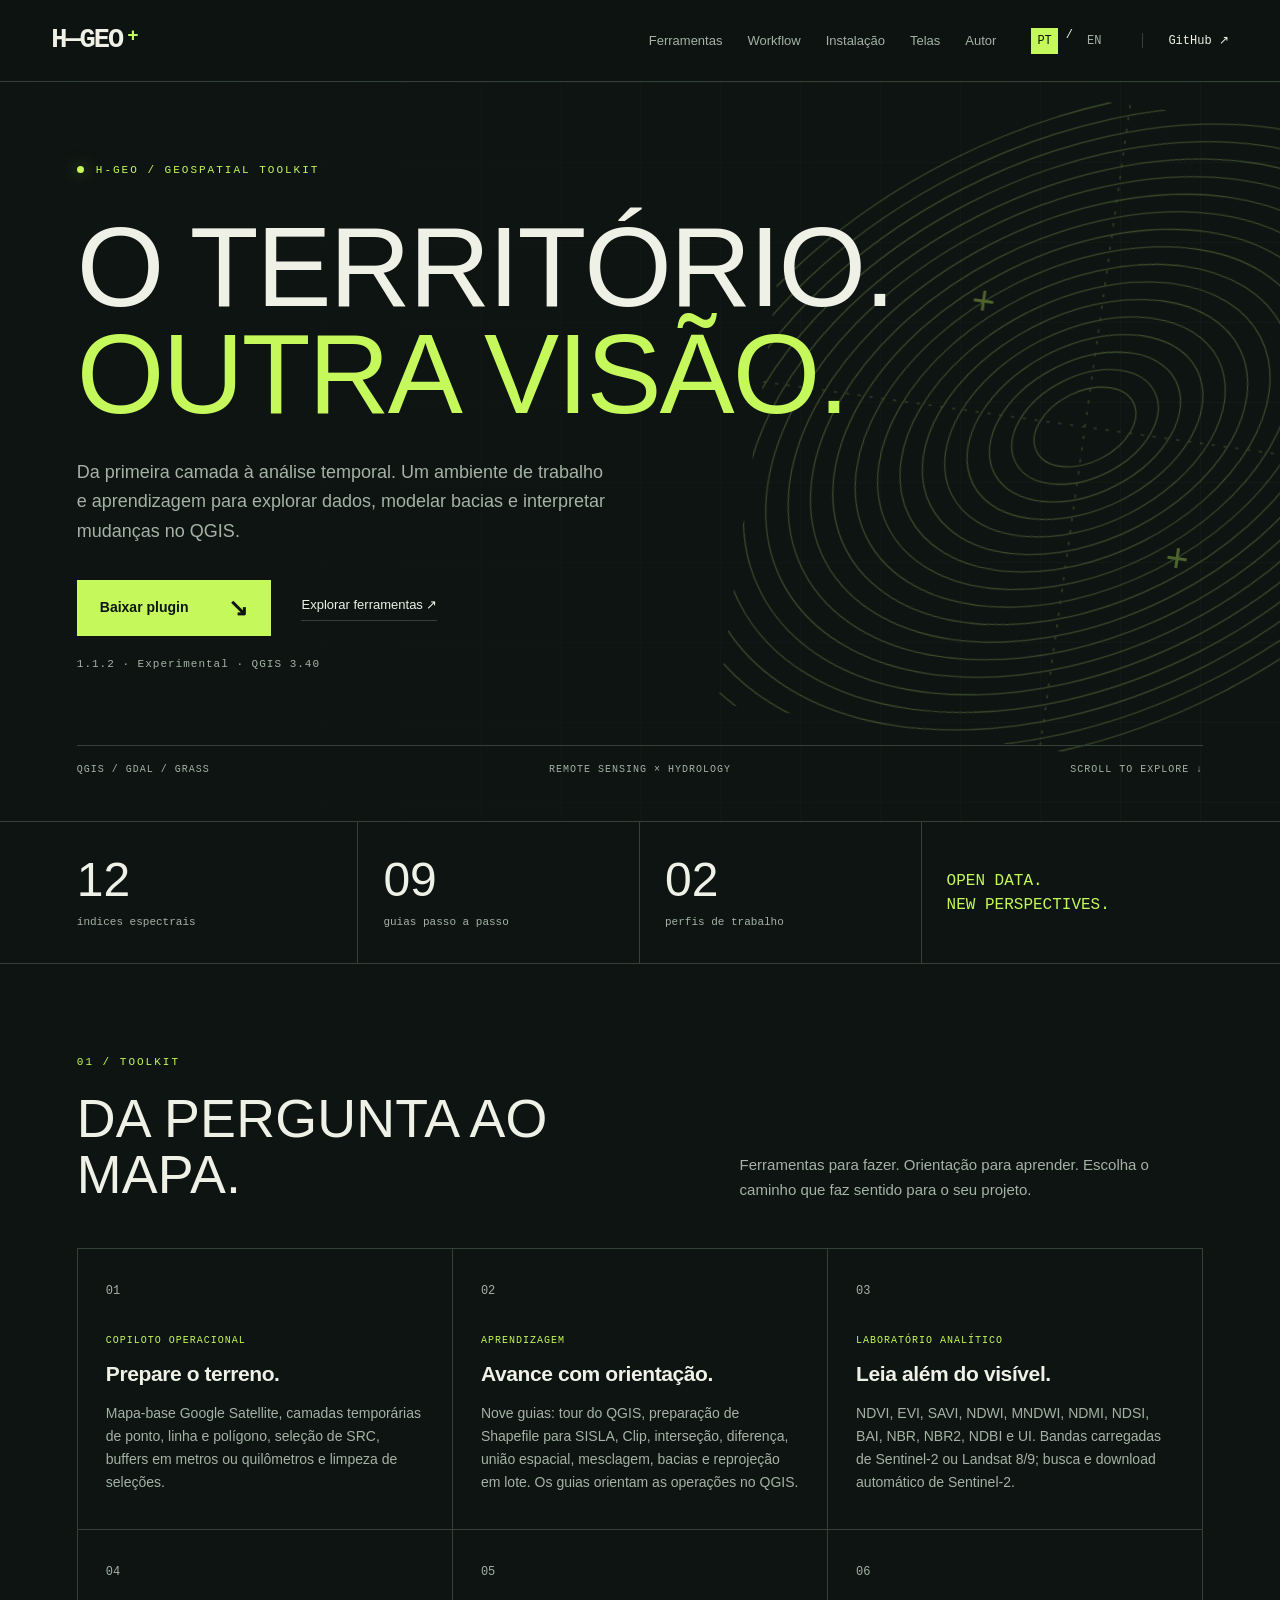
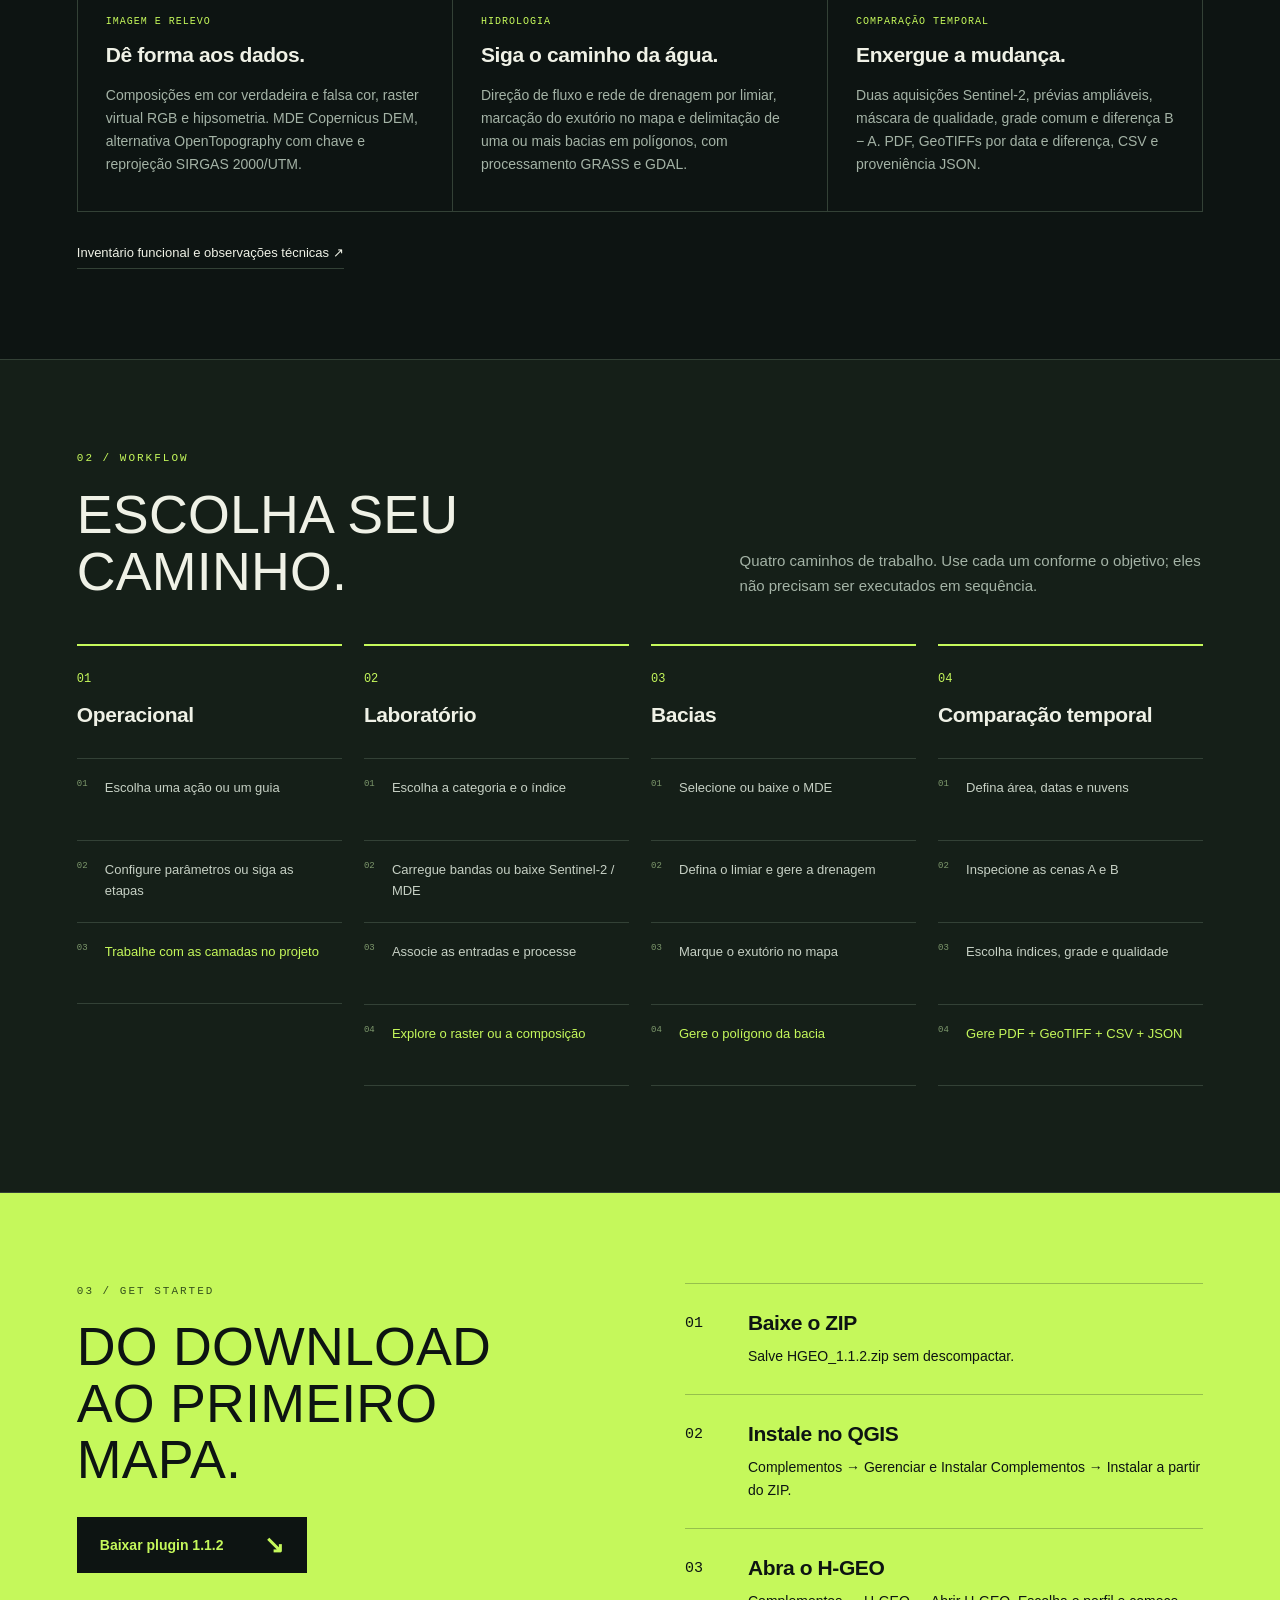
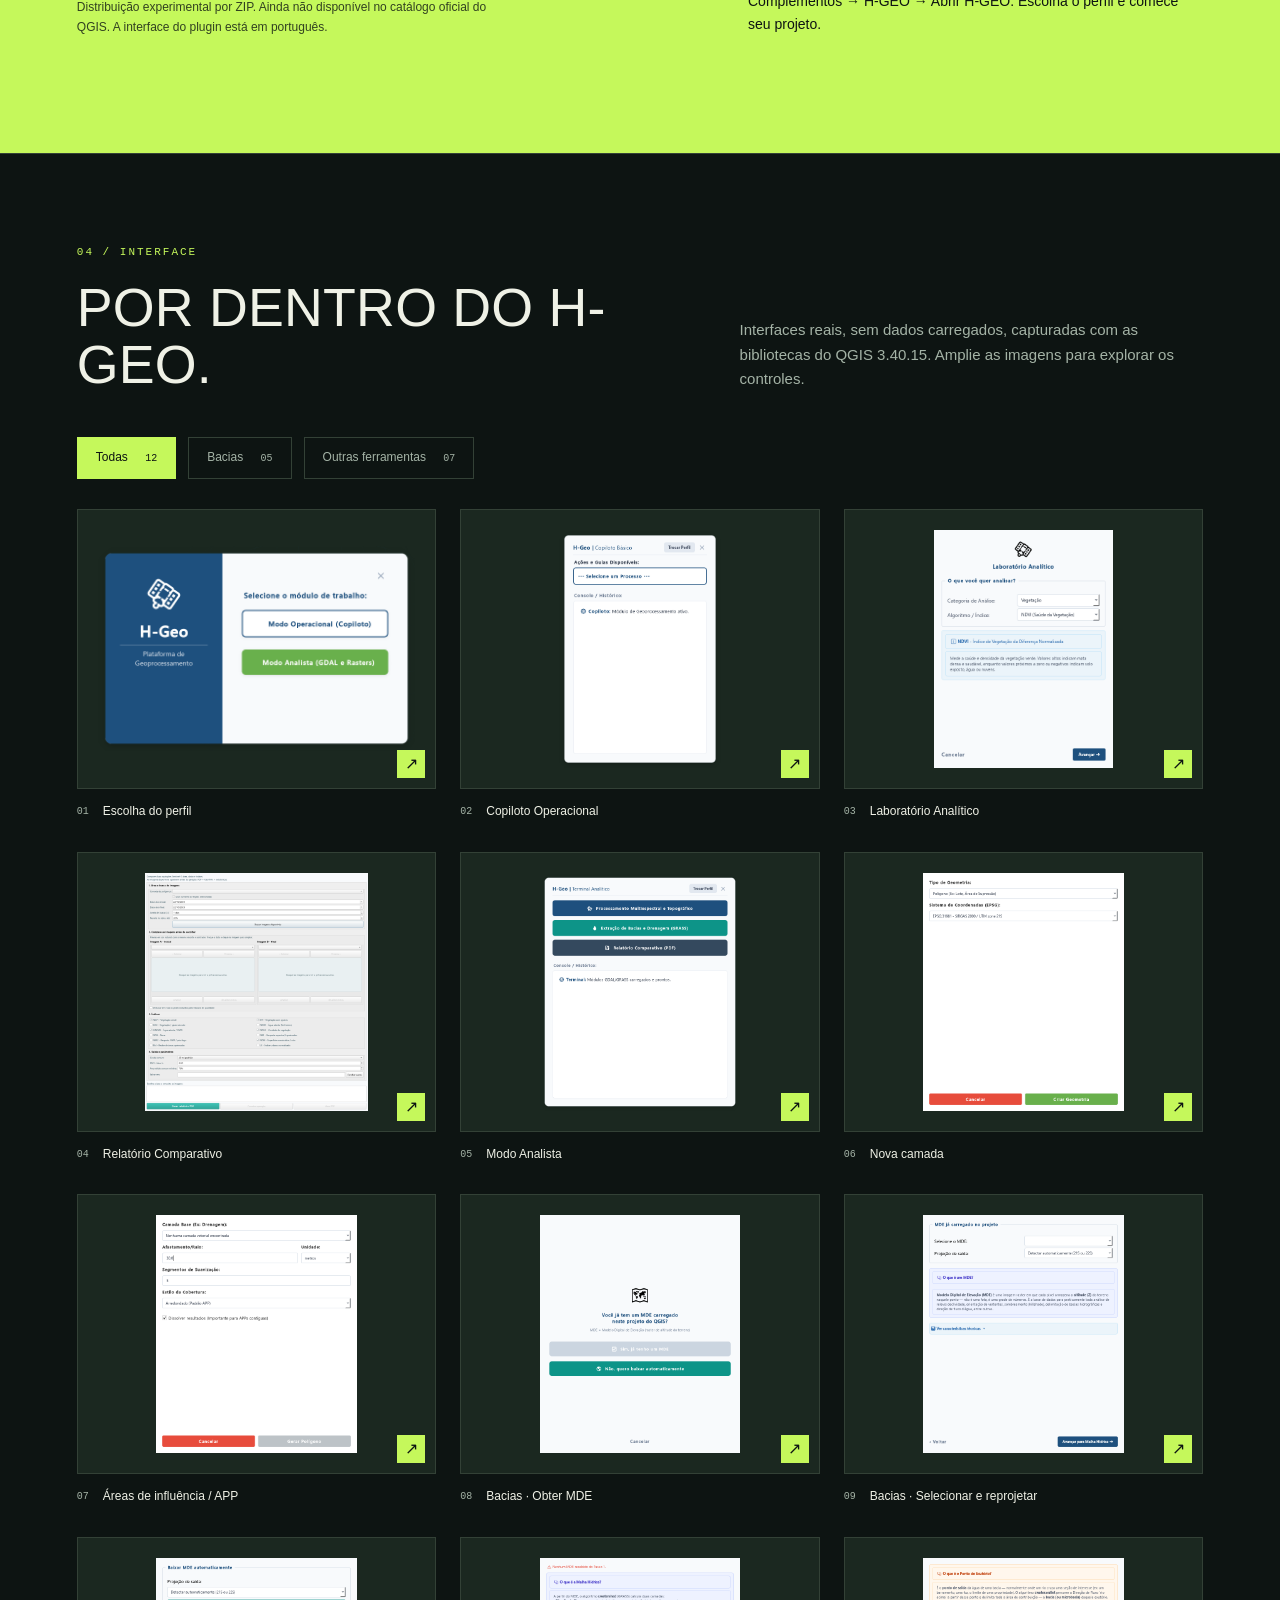
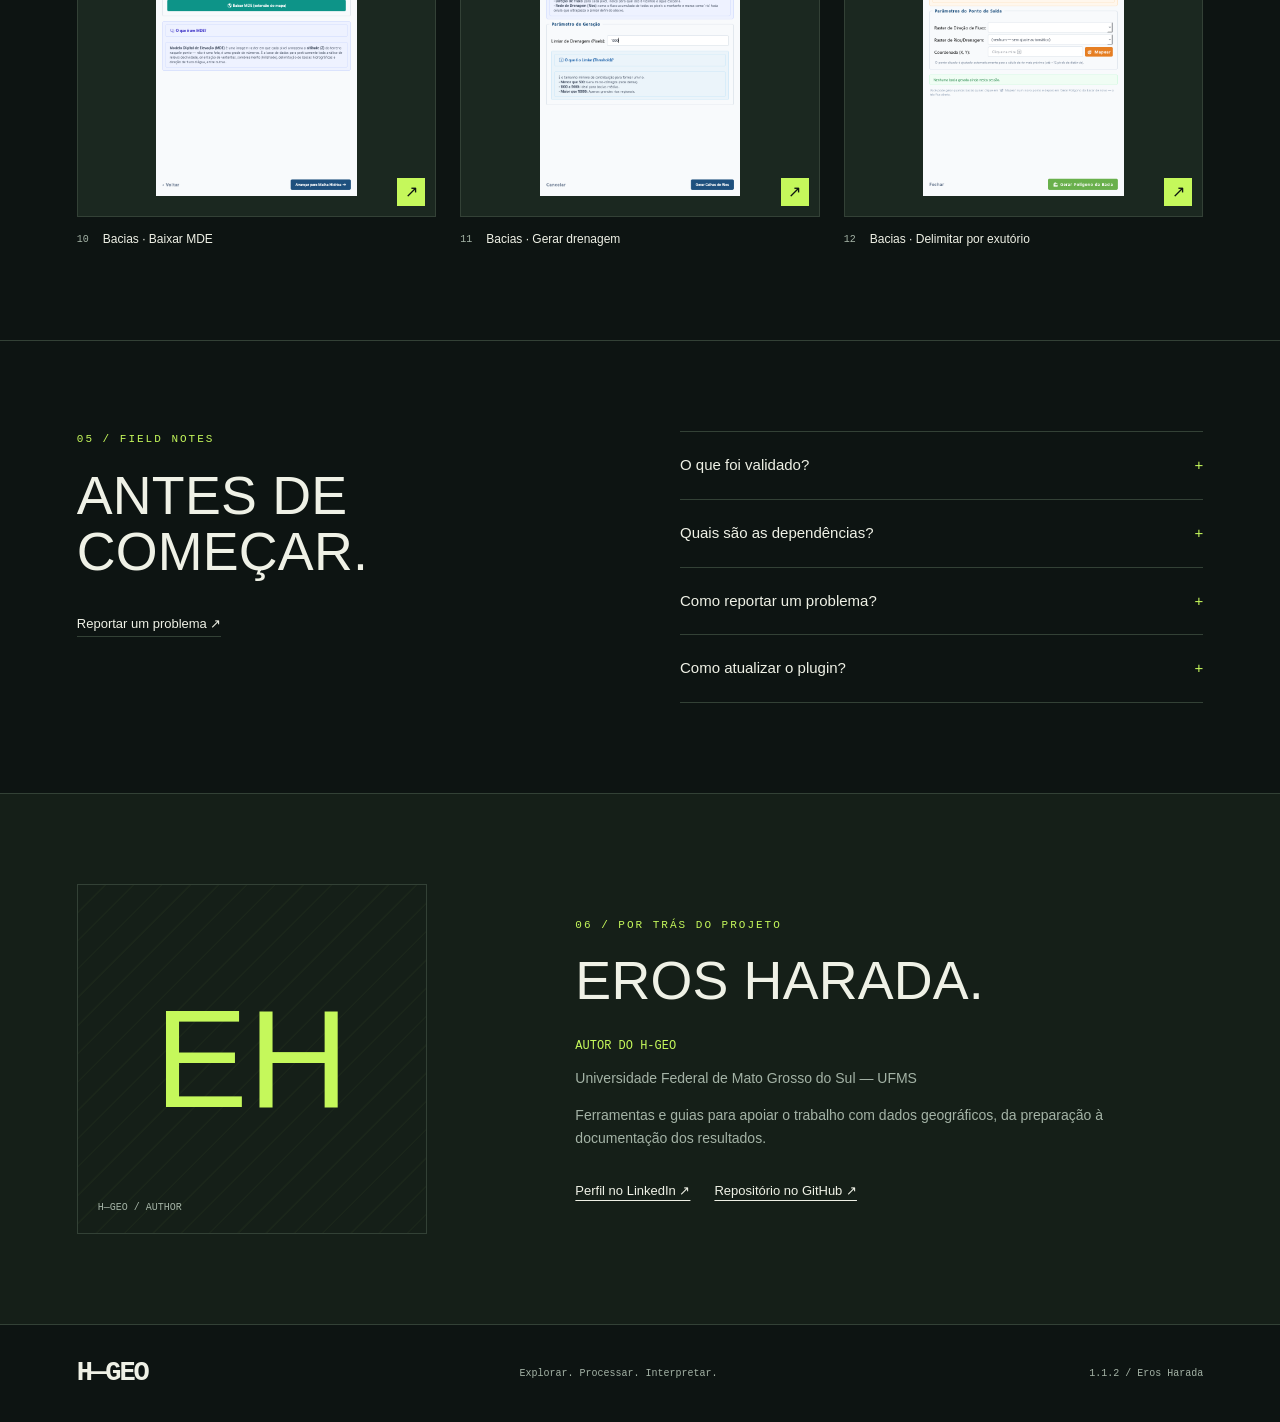
==== commit e2ef7dcf: "Redesenha site e adiciona versão em inglês" ====
--- a/index.html
+++ b/index.html
@@ -1,21 +1,11 @@
-<!doctype html>
-<html lang="pt-BR"><head><meta charset="utf-8"><meta name="viewport" content="width=device-width, initial-scale=1"><meta name="description" content="H-GEO: plugin de geoprocessamento, hidrologia e análise multiespectral para QGIS. Download e documentação."><title>H-GEO — Geoprocessamento no QGIS</title>
-<style>
-:root{--ink:#163b3c;--paper:#f5f4ec;--green:#c1e774;--line:#d5dad0}*{box-sizing:border-box}html{scroll-behavior:smooth;scroll-padding-top:30px}body{margin:0;background:var(--paper);color:var(--ink);font:17px/1.7 'Segoe UI',sans-serif}a{color:inherit;text-underline-offset:4px}a:focus-visible{outline:3px solid #d36b35;outline-offset:5px}.layout{display:grid;grid-template-columns:250px 1fr;min-height:100vh}aside{padding:42px 30px;border-right:1px solid var(--line);position:sticky;top:0;height:100vh}.brand{font-size:30px;font-weight:800;letter-spacing:-1px;text-decoration:none}.tag{font:12px/1.5 Consolas,monospace;text-transform:uppercase;letter-spacing:2px}nav{display:grid;gap:16px;margin-top:60px}nav a{text-decoration:none;font-size:15px}nav a:hover{text-decoration:underline}.sidefoot{font-size:12px;margin-top:55px;color:#52706a}main{max-width:1130px;padding:60px 7vw 30px}h1{font:normal clamp(42px,5.4vw,76px)/1.05 Georgia,serif;letter-spacing:-2px;margin:25px 0}h2{font:normal 36px/1.2 Georgia,serif;margin:0 0 24px}h3{font-size:19px;line-height:1.3}p{max-width:720px}.intro{font-size:20px;color:#49635d}.buttons{display:flex;gap:12px;flex-wrap:wrap;margin:30px 0}.button{background:var(--ink);color:white;padding:13px 22px;text-decoration:none;display:inline-block;font-size:15px;font-weight:600}.button.secondary{background:transparent;border:1px solid var(--ink);color:var(--ink)}.status{background:#e5eadc;padding:12px 18px;font-size:14px;border-left:3px solid #74954c}.terrain{height:150px;background:#163b3c;position:relative;overflow:hidden;margin:35px 0;color:var(--green)}.terrain svg{width:100%;height:100%}.terrain span{position:absolute;bottom:16px;left:20px;font:12px Consolas,monospace;letter-spacing:2px}section{padding:48px 0;border-top:1px solid var(--line)}.grid{display:grid;grid-template-columns:1fr 1fr;gap:10px 35px}.grid article{border-bottom:1px solid var(--line);padding:8px 0 20px}.grid p{font-size:15px;color:#49635d}.step{display:grid;grid-template-columns:38px 1fr;gap:16px;margin:25px 0}.num{font:24px Georgia,serif;color:#779b43}.step p{margin:0}.step strong{display:block}code{background:#e6e9dd;padding:2px 5px;font-size:14px}details{padding:18px 0;border-bottom:1px solid var(--line)}summary{cursor:pointer;font-weight:600}details p{font-size:15px}footer{padding:30px 0;font-size:13px;color:#52706a}ul{padding-left:22px}@media(max-width:760px){.layout{display:block}aside{position:static;height:auto;padding:22px;border-right:0;border-bottom:1px solid var(--line)}nav{display:flex;flex-wrap:wrap;gap:10px 20px;margin:16px 0 0}.sidefoot{display:none}main{padding:35px 23px}.grid{grid-template-columns:1fr}h1{letter-spacing:-1px}section{padding:36px 0}}@media(prefers-reduced-motion:reduce){html{scroll-behavior:auto}}
-.flow-start{padding:20px 24px;background:var(--ink);color:var(--paper);border-left:5px solid var(--green);margin:25px 0}.flow-start small{display:block;color:var(--green);font:12px Consolas,monospace;letter-spacing:1px}.flow-lanes{display:grid;grid-template-columns:1fr 1fr;gap:22px}.flow-lane{border:1px solid var(--line);padding:22px;background:#eff0e6}.flow-lane h3{margin:0 0 8px}.flow-kind{font:11px Consolas,monospace;letter-spacing:1px;text-transform:uppercase;color:#52706a}.flow-lane ol{list-style:none;padding:0;margin:20px 0 0}.flow-lane li{padding:13px 14px;background:var(--paper);border-left:2px solid #8eac60;font-size:14px;position:relative;margin-top:18px}.flow-lane li+li:before{content:'↓';position:absolute;top:-23px;left:13px;color:#52706a}.flow-lane li strong{display:block;font-size:14px}.flow-lane li:last-child{background:#dfeacb}.flow-note{font-size:14px;color:#49635d}@media(max-width:760px){.flow-lanes{grid-template-columns:1fr}}.gallery{display:grid;grid-template-columns:1fr 1fr;gap:24px}.gallery figure{margin:0;border:1px solid var(--line);background:#eef0e7}.gallery a{display:flex;height:300px;padding:16px;justify-content:center;background:#e2e6da}.gallery img{max-width:100%;height:100%;object-fit:contain;box-shadow:0 6px 18px #163b3c18}.gallery figcaption{padding:18px;font-size:14px}.gallery strong{display:block;font-size:16px}@media(max-width:760px){.gallery{grid-template-columns:1fr}.gallery a{height:320px}}</style></head><body><div class="layout"><aside><a class="brand" href="#inicio">H-GEO<span style="color:#7c9f43">.</span></a><div class="tag">Documentação / QGIS</div><nav aria-label="Documentação"><a href="#instalacao">01 · Instalação</a><a href="#ferramentas">02 · Ferramentas</a><a href="#uso">03 · Primeiros passos</a><a href="#workflow">04 · Workflow</a><a href="#galeria">Telas do plugin</a><a href="#duvidas">05 · Dúvidas</a><a href="#autor">06 · Sobre o autor</a><a href="https://github.com/haradaeros-hub/hgeo">Código no GitHub ↗</a></nav><div class="sidefoot">Versão 1.1.2 · Experimental<br>Desenvolvido para QGIS 3.40</div></aside><main><header id="inicio"><div class="tag">Geotecnologia aplicada</div><h1>Do território<br>à análise.</h1><p class="intro">Um ambiente de apoio ao trabalho e à aprendizagem no QGIS: ações de geoprocessamento, guias passo a passo, sensoriamento remoto e modelagem hidrológica.</p><div class="buttons"><a class="button" href="HGEO_1.1.2.zip" download>Baixar H-GEO 1.1.2 ↓</a><a class="button secondary" href="#instalacao">Como instalar</a></div><p class="status">Versão experimental. Instalação por ZIP; ainda não disponível no catálogo oficial de complementos.</p><div class="terrain" aria-hidden="true"><svg viewBox="0 0 800 150" fill="none" preserveAspectRatio="xMidYMid slice"><g stroke="#a8d56c" stroke-width="1" opacity=".6"><path d="M-30 130 Q90 -90 240 65 T520 60 T850 10 M-30 145 Q90 -65 240 80 T520 75 T850 25 M-30 160 Q90 -40 240 95 T520 90 T850 40 M-30 175 Q90 -15 240 110 T520 105 T850 55 M-30 190 Q90 10 240 125 T520 120 T850 70 M-30 205 Q90 35 240 140 T520 135 T850 85 M-30 220 Q90 60 240 155 T520 150 T850 100 M-30 235 Q90 85 240 170 T520 165 T850 115"/></g></svg><span>H-GEO / EXPLORAR · PROCESSAR · COMPARAR</span></div></header>
-<section id="instalacao"><div class="tag">01 / Comece aqui</div><h2>Instalação</h2><div class="step"><span class="num">1</span><p><strong>Baixe o plugin</strong>Salve o arquivo <a href="HGEO_1.1.2.zip" download>HGEO_1.1.2.zip</a>. Não é necessário descompactá-lo.</p></div><div class="step"><span class="num">2</span><p><strong>Abra o gerenciador do QGIS</strong>Acesse <b>Complementos → Gerenciar e Instalar Complementos → Instalar a partir do ZIP</b>.</p></div><div class="step"><span class="num">3</span><p><strong>Selecione o ZIP e instale</strong>Depois, abra <b>Complementos → H-GEO → Abrir H-GEO</b> ou use o botão na barra de ferramentas.</p></div><p>Validação inicial realizada com QGIS 3.40.15. Se estiver usando o HGEO como script, feche suas janelas antes de abrir o plugin.</p></section>
-<section id="ferramentas"><div class="tag">02 / Recursos</div><h2>Uma caixa de ferramentas<br>para o seu território.</h2><p>O H-GEO reúne dois perfis de uso: o <b>Copiloto Operacional</b>, com ações e orientação por etapas, e o <b>Modo Analista</b>, com ferramentas de raster, relevo, hidrologia e comparação temporal.</p><div class="grid">
-<article><h3>Ações de geoprocessamento</h3><p>Adicionar mapa-base Google Satellite; criar camadas temporárias de ponto, linha ou polígono; definir SRC; gerar buffers em metros ou quilômetros, com suavização, estilo de extremidade e dissolução; limpar seleções do projeto.</p></article>
-<article><h3>Aprendizagem dentro do QGIS</h3><p>Nove guias com avanço por etapas: tour da interface, preparação de Shapefile para SISLA, recorte (Clip), interseção, diferença, união espacial de atributos, mesclagem de camadas, delimitação de bacias e reprojeção em lote. Esses guias orientam a execução das operações no QGIS.</p></article>
-<article><h3>Laboratório multiespectral</h3><p>Seleção por objetivo: vegetação, água, solo e áreas expostas, queimadas e estresse ou áreas urbanas. Inclui NDVI, EVI, SAVI, NDWI, MNDWI, NDMI, NDSI, BAI, NBR, NBR2, NDBI e UI, além de explicações e indicação das bandas necessárias.</p></article>
-<article><h3>Imagens e composições</h3><p>Uso de bandas já carregadas de Sentinel-2 ou Landsat 8/9; busca e download automático de Sentinel-2 por período e limite de nuvens. Composições em cor verdadeira e falsa cor, com criação de raster virtual e visualização dos resultados no projeto.</p></article>
-<article><h3>Relevo e modelagem hidrológica</h3><p>Hipsometria; obtenção de MDE Copernicus DEM, com alternativa OpenTopography mediante chave; reprojeção para SIRGAS 2000/UTM. Fluxo para direção de escoamento e rede de drenagem por limiar, seleção de exutório no mapa e delimitação de uma ou mais bacias em vetor.</p></article>
-<article><h3>Análise temporal e documentação</h3><p>Comparação entre duas aquisições Sentinel-2 sobre uma área poligonal ou feições selecionadas. Prévias ampliáveis, navegação entre cenas, máscara de qualidade e grade comum. Saídas em PDF, GeoTIFF de cada data e da diferença, CSV de estatísticas e JSON com parâmetros e proveniência.</p></article>
-</div><p><a href="https://github.com/haradaeros-hub/hgeo/blob/main/ESCOPO_HGEO.md">Consultar o inventário funcional e as observações técnicas →</a></p></section>
-<section id="uso"><div class="tag">03 / Fluxo de trabalho</div><h2>Primeiros passos</h2><ol><li>Abra seu projeto e as camadas de interesse no QGIS.</li><li>Inicie o H-GEO e escolha <b>Modo Operacional</b> ou <b>Modo Analista</b>.</li><li>Escolha a ferramenta e confira seus parâmetros, área de interesse e sistema de referência.</li><li>Execute a análise e examine os resultados no projeto.</li></ol><p>Para comparar imagens, acesse diretamente <b>Complementos → H-GEO → Relatório comparativo</b>.</p><p>Downloads dependem de internet e da cobertura dos serviços. Processamentos de hidrologia dependem dos provedores exigidos pelo fluxo, como GRASS e GDAL.</p></section>
-<section id="workflow"><div class="tag">04 / Da entrada ao resultado</div><h2>Como o H-GEO funciona</h2><p>Comece pelo objetivo do trabalho. Os caminhos abaixo podem ser usados conforme a necessidade; não é preciso executar todos em sequência.</p><div class="flow-start"><small>PONTO DE PARTIDA</small><b>Abra o projeto no QGIS → Inicie o H-GEO → Escolha o caminho</b></div><div class="flow-lanes">
-<article class="flow-lane"><div class="flow-kind">Perfil Operacional</div><h3>Preparar dados e aprender</h3><ol><li><strong>Escolha uma ação ou um guia</strong>Mapa-base, vetorização, área de influência ou orientação de geoprocessamento.</li><li><strong>Informe os parâmetros ou siga as etapas</strong>Na ação, configure os dados; no guia, avance e realize cada operação no QGIS.</li><li><strong>Trabalhe no projeto</strong>Camadas e buffers nas ações; preparação e análise orientadas nos guias.</li></ol></article>
-<article class="flow-lane"><div class="flow-kind">Perfil Analista · Laboratório</div><h3>Explorar imagens e relevo</h3><ol><li><strong>Escolha categoria e índice</strong>Vegetação, água, solo, queimadas, áreas urbanas, RGB ou hipsometria.</li><li><strong>Prepare as entradas</strong>Use bandas carregadas ou busque e baixe Sentinel-2. Para hipsometria, selecione ou baixe um MDE.</li><li><strong>Associe as bandas e processe</strong>Confira o sensor e as bandas indicadas na interface.</li><li><strong>Visualize o resultado no QGIS</strong>Raster do índice, composição virtual ou mapa hipsométrico.</li></ol></article>
-<article class="flow-lane"><div class="flow-kind">Perfil Analista · Hidrologia</div><h3>Delimitar uma bacia</h3><ol><li><strong>Selecione ou baixe o MDE</strong>Confira suas características e o SRC de destino.</li><li><strong>Defina o limiar de drenagem</strong>Execute r.watershed para gerar direção de fluxo e rede de rios.</li><li><strong>Marque o exutório no mapa</strong>Use a direção de fluxo e, opcionalmente, a rede de drenagem.</li><li><strong>Gere o polígono da bacia</strong>Execute a delimitação e repita para outros exutórios quando necessário.</li></ol></article>
-<article class="flow-lane"><div class="flow-kind">Relatório Comparativo</div><h3>Comparar duas aquisições</h3><ol><li><strong>Defina área, datas e nuvens</strong>Escolha uma camada poligonal ou as feições selecionadas.</li><li><strong>Busque e inspecione as cenas A e B</strong>Compare prévias, amplie as imagens e consulte a qualidade na área.</li><li><strong>Escolha índices e parâmetros</strong>Grade comum, SAVI L, mínimo de área válida e pasta de saída.</li><li><strong>Gere e examine os produtos</strong>PDF + GeoTIFFs A/B/diferença + estatísticas CSV + parâmetros e proveniência JSON.</li></ol></article>
-</div><p class="flow-note">As etapas descrevem a implementação atual. Os guias do perfil Operacional são instruções de uso; os motores e parâmetros dos módulos Analítico e Comparativo devem ser conferidos para cada análise.</p></section><section id="duvidas"><div class="tag">05 / Suporte e transparência</div><h2>Dúvidas frequentes</h2><details><summary>O HGEO já está no catálogo oficial do QGIS?</summary><p>Ainda não. Nesta versão, a distribuição é pelo arquivo ZIP deste site. A submissão ao repositório oficial será uma etapa posterior.</p></details><details><summary>O que foi validado nesta versão?</summary><p>Importação, abertura dos modos e da janela do relatório, menus, reaproveitamento da janela, desativação e cálculo de NDVI com NoData usando as bibliotecas do QGIS 3.40.15 em ambiente de teste sem interface visível. Downloads, processamento completo com dados reais e geração final do PDF ainda precisam de validação.</p></details><details><summary>Como informar um erro?</summary><p>Abra uma <a href="https://github.com/haradaeros-hub/hgeo/issues">ocorrência no GitHub</a> com a versão do QGIS, os passos para reproduzir o problema e a mensagem de erro. Remova senhas, tokens e informações privadas antes de anexar registros ou imagens.</p></details><details><summary>Como atualizar?</summary><p>Baixe a nova versão quando estiver disponível, feche as ferramentas e aguarde as operações em execução terminarem. Desative o plugin e instale o novo ZIP pelo gerenciador do QGIS.</p></details></section><section id="galeria"><div class="tag">Por dentro da ferramenta</div><h2>Conheça as telas do H-GEO</h2><p>Capturas da interface real do plugin, geradas com as bibliotecas do QGIS 3.40.15 em ambiente de demonstração sem dados carregados. Clique em uma imagem para ampliar.</p><div class="gallery"><figure><a href="hgeo-boas-vindas.png" target="_blank" rel="noopener" aria-label="Ampliar: Escolha o perfil"><img src="hgeo-boas-vindas.png" alt="Tela do H-GEO: Escolha o perfil" loading="lazy"></a><figcaption><strong>Escolha o perfil</strong>Entrada para o Copiloto Operacional e o Modo Analista.</figcaption></figure><figure><a href="hgeo-copiloto.png" target="_blank" rel="noopener" aria-label="Ampliar: Copiloto Operacional"><img src="hgeo-copiloto.png" alt="Tela do H-GEO: Copiloto Operacional" loading="lazy"></a><figcaption><strong>Copiloto Operacional</strong>Ações, guias por etapas e histórico das operações.</figcaption></figure><figure><a href="hgeo-laboratorio.png" target="_blank" rel="noopener" aria-label="Ampliar: Laboratório Analítico"><img src="hgeo-laboratorio.png" alt="Tela do H-GEO: Laboratório Analítico" loading="lazy"></a><figcaption><strong>Laboratório Analítico</strong>Seleção da categoria e do índice, com explicação do objetivo da análise.</figcaption></figure><figure><a href="hgeo-relatorio.png" target="_blank" rel="noopener" aria-label="Ampliar: Relatório Comparativo"><img src="hgeo-relatorio.png" alt="Tela do H-GEO: Relatório Comparativo" loading="lazy"></a><figcaption><strong>Relatório Comparativo</strong>Área, datas, escolha das cenas, índices e parâmetros de saída.</figcaption></figure><figure><a href="hgeo-analista.png" target="_blank" rel="noopener" aria-label="Ampliar: Modo Analista"><img src="hgeo-analista.png" alt="Tela do H-GEO: Modo Analista" loading="lazy"></a><figcaption><strong>Modo Analista</strong>Acesso ao processamento multiespectral/topográfico, à extração de bacias e ao relatório.</figcaption></figure><figure><a href="hgeo-nova-camada.png" target="_blank" rel="noopener" aria-label="Ampliar: Nova camada para vetorização"><img src="hgeo-nova-camada.png" alt="Tela do H-GEO: Nova camada para vetorização" loading="lazy"></a><figcaption><strong>Nova camada para vetorização</strong>Escolha da geometria e do sistema de coordenadas.</figcaption></figure><figure><a href="hgeo-buffer.png" target="_blank" rel="noopener" aria-label="Ampliar: Áreas de influência / APP"><img src="hgeo-buffer.png" alt="Tela do H-GEO: Áreas de influência / APP" loading="lazy"></a><figcaption><strong>Áreas de influência / APP</strong>Camada base, distância, unidade, suavização, extremidades e dissolução.</figcaption></figure><figure><a href="hgeo-bacias-mde.png" target="_blank" rel="noopener" aria-label="Ampliar: Bacias · 1. Obter o MDE"><img src="hgeo-bacias-mde.png" alt="Tela do H-GEO: Bacias · 1. Obter o MDE" loading="lazy"></a><figcaption><strong>Bacias · 1. Obter o MDE</strong>Início do assistente: escolha entre um MDE disponível e o download automático.</figcaption></figure><figure><a href="hgeo-bacias-selecao-mde.png" target="_blank" rel="noopener" aria-label="Ampliar: Bacias · 1A. Selecionar e reprojetar"><img src="hgeo-bacias-selecao-mde.png" alt="Tela do H-GEO: Bacias · 1A. Selecionar e reprojetar" loading="lazy"></a><figcaption><strong>Bacias · 1A. Selecionar e reprojetar</strong>Seleção do raster de elevação e do sistema de referência de destino. Demonstração sem raster carregado.</figcaption></figure><figure><a href="hgeo-bacias-download-mde.png" target="_blank" rel="noopener" aria-label="Ampliar: Bacias · 1B. Baixar o MDE"><img src="hgeo-bacias-download-mde.png" alt="Tela do H-GEO: Bacias · 1B. Baixar o MDE" loading="lazy"></a><figcaption><strong>Bacias · 1B. Baixar o MDE</strong>Configuração para baixar o relevo conforme a extensão do mapa. Nenhum download foi executado nesta captura.</figcaption></figure><figure><a href="hgeo-bacias-drenagem.png" target="_blank" rel="noopener" aria-label="Ampliar: Bacias · 2. Gerar a malha hídrica"><img src="hgeo-bacias-drenagem.png" alt="Tela do H-GEO: Bacias · 2. Gerar a malha hídrica" loading="lazy"></a><figcaption><strong>Bacias · 2. Gerar a malha hídrica</strong>Definição do limiar para gerar direção de fluxo e rede de drenagem com GRASS.</figcaption></figure><figure><a href="hgeo-bacias-exutorio.png" target="_blank" rel="noopener" aria-label="Ampliar: Bacias · 3. Delimitar pelo exutório"><img src="hgeo-bacias-exutorio.png" alt="Tela do H-GEO: Bacias · 3. Delimitar pelo exutório" loading="lazy"></a><figcaption><strong>Bacias · 3. Delimitar pelo exutório</strong>Escolha da direção de fluxo e drenagem, marcação do ponto no mapa e delimitação das bacias.</figcaption></figure></div></section><section id="autor"><div class="tag">06 / Sobre o autor</div><h2>Eros Gabriel Harada</h2><p class="intro">Autor do H-GEO</p><p><a href="https://www.ufms.br/">Universidade Federal de Mato Grosso do Sul — UFMS</a></p><p>O H-GEO reúne ferramentas e guias para apoiar o uso do QGIS, da preparação de dados à análise e à documentação de resultados.</p><div class="buttons"><a class="button" href="https://www.linkedin.com/in/eros-gabriel-harada-449836323/">Conheça meu perfil no LinkedIn ↗</a><a class="button secondary" href="https://github.com/haradaeros-hub">Perfil no GitHub ↗</a></div></section><footer>H-GEO · 1.1.2 experimental · <a href="https://github.com/haradaeros-hub/hgeo">Repositório do projeto</a><br>Eros Gabriel Harada · Documentação e distribuição do plugin para QGIS.</footer></main></div></body></html>
+<!doctype html><html lang="pt-BR"><head><meta charset="utf-8"><meta name="viewport" content="width=device-width,initial-scale=1"><meta name="description" content="Da primeira camada à análise temporal. Um ambiente de trabalho e aprendizagem para explorar dados, modelar bacias e interpretar mudanças no QGIS."><meta name="theme-color" content="#0d1412"><title>H-GEO — Geotecnologia, sem fronteiras.</title><link rel="alternate" hreflang="pt-BR" href="https://haradaeros-hub.github.io/hgeo/"><link rel="alternate" hreflang="en" href="https://haradaeros-hub.github.io/hgeo/en.html"><link rel="stylesheet" href="site.css?v=2"><script src="site.js?v=2" defer></script></head><body>
+<a class="skip" href="#inicio">Pular para o conteúdo</a><header class="topbar"><a class="brand" href="#inicio">H—GEO<span>+</span></a><nav aria-label="Navegação principal"><a href="#ferramentas">Ferramentas</a><a href="#workflow">Workflow</a><a href="#instalacao">Instalação</a><a href="#galeria">Telas</a><a href="#autor">Autor</a></nav><div class="language" aria-label="Language"><a href="index.html" aria-current="page">PT</a><span>/</span><a href="en.html" >EN</a></div><a class="top-git" href="https://github.com/haradaeros-hub/hgeo" aria-label="GitHub">GitHub ↗</a></header>
+<main><section class="hero" id="inicio"><div class="hero-grid" aria-hidden="true"></div><div class="hero-orbit" aria-hidden="true"><svg viewBox="0 0 600 600"><g fill="none" stroke="currentColor"><ellipse cx="300" cy="300" rx="50" ry="32.5" transform="rotate(-35 300 300)"/><ellipse cx="300" cy="300" rx="72" ry="46.800000000000004" transform="rotate(-35 300 300)"/><ellipse cx="300" cy="300" rx="94" ry="61.1" transform="rotate(-35 300 300)"/><ellipse cx="300" cy="300" rx="116" ry="75.4" transform="rotate(-35 300 300)"/><ellipse cx="300" cy="300" rx="138" ry="89.7" transform="rotate(-35 300 300)"/><ellipse cx="300" cy="300" rx="160" ry="104.0" transform="rotate(-35 300 300)"/><ellipse cx="300" cy="300" rx="182" ry="118.3" transform="rotate(-35 300 300)"/><ellipse cx="300" cy="300" rx="204" ry="132.6" transform="rotate(-35 300 300)"/><ellipse cx="300" cy="300" rx="226" ry="146.9" transform="rotate(-35 300 300)"/><ellipse cx="300" cy="300" rx="248" ry="161.20000000000002" transform="rotate(-35 300 300)"/><ellipse cx="300" cy="300" rx="270" ry="175.5" transform="rotate(-35 300 300)"/><ellipse cx="300" cy="300" rx="292" ry="189.8" transform="rotate(-35 300 300)"/><ellipse cx="300" cy="300" rx="314" ry="204.1" transform="rotate(-35 300 300)"/><ellipse cx="300" cy="300" rx="336" ry="218.4" transform="rotate(-35 300 300)"/><ellipse cx="300" cy="300" rx="358" ry="232.70000000000002" transform="rotate(-35 300 300)"/><ellipse cx="300" cy="300" rx="380" ry="247.0" transform="rotate(-35 300 300)"/><ellipse cx="300" cy="300" rx="402" ry="261.3" transform="rotate(-35 300 300)"/><ellipse cx="300" cy="300" rx="424" ry="275.6" transform="rotate(-35 300 300)"/></g><path d="M300 0V600M0 300H600" stroke="currentColor" stroke-dasharray="3 8"/></svg><span class="cross one">+</span><span class="cross two">+</span></div><div class="hero-body"><div class="eyebrow"><span class="signal"></span>H-GEO / GEOSPATIAL TOOLKIT</div><h1>O TERRITÓRIO.<br><em>OUTRA VISÃO.</em></h1><p class="hero-intro">Da primeira camada à análise temporal. Um ambiente de trabalho e aprendizagem para explorar dados, modelar bacias e interpretar mudanças no QGIS.</p><div class="hero-actions"><a class="button" href="HGEO_1.1.2.zip" download>Baixar plugin <span>↘</span></a><a class="text-link" href="#ferramentas">Explorar ferramentas ↗</a></div><div class="release">1.1.2 · Experimental · QGIS 3.40</div></div><div class="hero-bottom"><span>QGIS / GDAL / GRASS</span><span>REMOTE SENSING × HYDROLOGY</span><span>SCROLL TO EXPLORE ↓</span></div></section>
+<div class="metrics"><div><b>12</b><span>índices espectrais</span></div><div><b>09</b><span>guias passo a passo</span></div><div><b>02</b><span>perfis de trabalho</span></div><div class="metric-label">OPEN DATA.<br>NEW PERSPECTIVES.</div></div>
+<section class="section" id="ferramentas"><div class="section-head"><div><div class="eyebrow">01 / TOOLKIT</div><h2>DA PERGUNTA AO MAPA.</h2></div><p>Ferramentas para fazer. Orientação para aprender. Escolha o caminho que faz sentido para o seu projeto.</p></div><div class="tool-grid"><article class="tool-card"><span class="card-no">01</span><div class="eyebrow">COPILOTO OPERACIONAL</div><h3>Prepare o terreno.</h3><p>Mapa-base Google Satellite, camadas temporárias de ponto, linha e polígono, seleção de SRC, buffers em metros ou quilômetros e limpeza de seleções.</p></article><article class="tool-card"><span class="card-no">02</span><div class="eyebrow">APRENDIZAGEM</div><h3>Avance com orientação.</h3><p>Nove guias: tour do QGIS, preparação de Shapefile para SISLA, Clip, interseção, diferença, união espacial, mesclagem, bacias e reprojeção em lote. Os guias orientam as operações no QGIS.</p></article><article class="tool-card"><span class="card-no">03</span><div class="eyebrow">LABORATÓRIO ANALÍTICO</div><h3>Leia além do visível.</h3><p>NDVI, EVI, SAVI, NDWI, MNDWI, NDMI, NDSI, BAI, NBR, NBR2, NDBI e UI. Bandas carregadas de Sentinel-2 ou Landsat 8/9; busca e download automático de Sentinel-2.</p></article><article class="tool-card"><span class="card-no">04</span><div class="eyebrow">IMAGEM E RELEVO</div><h3>Dê forma aos dados.</h3><p>Composições em cor verdadeira e falsa cor, raster virtual RGB e hipsometria. MDE Copernicus DEM, alternativa OpenTopography com chave e reprojeção SIRGAS 2000/UTM.</p></article><article class="tool-card"><span class="card-no">05</span><div class="eyebrow">HIDROLOGIA</div><h3>Siga o caminho da água.</h3><p>Direção de fluxo e rede de drenagem por limiar, marcação do exutório no mapa e delimitação de uma ou mais bacias em polígonos, com processamento GRASS e GDAL.</p></article><article class="tool-card"><span class="card-no">06</span><div class="eyebrow">COMPARAÇÃO TEMPORAL</div><h3>Enxergue a mudança.</h3><p>Duas aquisições Sentinel-2, prévias ampliáveis, máscara de qualidade, grade comum e diferença B − A. PDF, GeoTIFFs por data e diferença, CSV e proveniência JSON.</p></article></div><a class="text-link inventory" href="https://github.com/haradaeros-hub/hgeo/blob/main/ESCOPO_HGEO.md">Inventário funcional e observações técnicas ↗</a></section>
+<section class="section workflow-section" id="workflow"><div class="section-head"><div><div class="eyebrow">02 / WORKFLOW</div><h2>ESCOLHA SEU CAMINHO.</h2></div><p>Quatro caminhos de trabalho. Use cada um conforme o objetivo; eles não precisam ser executados em sequência.</p></div><div class="flow-lanes"><article class="flow-lane"><div class="lane-head"><span>01</span><h3>Operacional</h3></div><ol><li>Escolha uma ação ou um guia</li><li>Configure parâmetros ou siga as etapas</li><li>Trabalhe com as camadas no projeto</li></ol></article><article class="flow-lane"><div class="lane-head"><span>02</span><h3>Laboratório</h3></div><ol><li>Escolha a categoria e o índice</li><li>Carregue bandas ou baixe Sentinel-2 / MDE</li><li>Associe as entradas e processe</li><li>Explore o raster ou a composição</li></ol></article><article class="flow-lane"><div class="lane-head"><span>03</span><h3>Bacias</h3></div><ol><li>Selecione ou baixe o MDE</li><li>Defina o limiar e gere a drenagem</li><li>Marque o exutório no mapa</li><li>Gere o polígono da bacia</li></ol></article><article class="flow-lane"><div class="lane-head"><span>04</span><h3>Comparação temporal</h3></div><ol><li>Defina área, datas e nuvens</li><li>Inspecione as cenas A e B</li><li>Escolha índices, grade e qualidade</li><li>Gere PDF + GeoTIFF + CSV + JSON</li></ol></article></div></section>
+<section class="section install-section" id="instalacao"><div><div class="eyebrow">03 / GET STARTED</div><h2>DO DOWNLOAD<br>AO PRIMEIRO MAPA.</h2><a class="button" href="HGEO_1.1.2.zip" download>Baixar plugin 1.1.2 <span>↘</span></a><p class="notice">Distribuição experimental por ZIP. Ainda não disponível no catálogo oficial do QGIS. A interface do plugin está em português.</p></div><div><div class="install-step"><span>01</span><div><h3>Baixe o ZIP</h3><p>Salve HGEO_1.1.2.zip sem descompactar.</p></div></div><div class="install-step"><span>02</span><div><h3>Instale no QGIS</h3><p>Complementos → Gerenciar e Instalar Complementos → Instalar a partir do ZIP.</p></div></div><div class="install-step"><span>03</span><div><h3>Abra o H-GEO</h3><p>Complementos → H-GEO → Abrir H-GEO. Escolha o perfil e comece seu projeto.</p></div></div></div></section>
+<section class="section" id="galeria"><div class="section-head"><div><div class="eyebrow">04 / INTERFACE</div><h2>POR DENTRO DO H-GEO.</h2></div><p>Interfaces reais, sem dados carregados, capturadas com as bibliotecas do QGIS 3.40.15. Amplie as imagens para explorar os controles.</p></div><div class="filters" role="group" aria-label="Filtrar telas"><button data-filter="all" aria-pressed="true">Todas <span>12</span></button><button data-filter="basins" aria-pressed="false">Bacias <span>05</span></button><button data-filter="tools" aria-pressed="false">Outras ferramentas <span>07</span></button></div><div class="gallery"><figure data-category="tools"><button class="image-open" data-image="hgeo-boas-vindas.png" data-caption="Escolha do perfil" aria-label="Ampliar: Escolha do perfil"><img src="hgeo-boas-vindas.png" alt="Escolha do perfil" loading="lazy"><span>↗</span></button><figcaption><span>01</span>Escolha do perfil</figcaption></figure><figure data-category="tools"><button class="image-open" data-image="hgeo-copiloto.png" data-caption="Copiloto Operacional" aria-label="Ampliar: Copiloto Operacional"><img src="hgeo-copiloto.png" alt="Copiloto Operacional" loading="lazy"><span>↗</span></button><figcaption><span>02</span>Copiloto Operacional</figcaption></figure><figure data-category="tools"><button class="image-open" data-image="hgeo-laboratorio.png" data-caption="Laboratório Analítico" aria-label="Ampliar: Laboratório Analítico"><img src="hgeo-laboratorio.png" alt="Laboratório Analítico" loading="lazy"><span>↗</span></button><figcaption><span>03</span>Laboratório Analítico</figcaption></figure><figure data-category="tools"><button class="image-open" data-image="hgeo-relatorio.png" data-caption="Relatório Comparativo" aria-label="Ampliar: Relatório Comparativo"><img src="hgeo-relatorio.png" alt="Relatório Comparativo" loading="lazy"><span>↗</span></button><figcaption><span>04</span>Relatório Comparativo</figcaption></figure><figure data-category="tools"><button class="image-open" data-image="hgeo-analista.png" data-caption="Modo Analista" aria-label="Ampliar: Modo Analista"><img src="hgeo-analista.png" alt="Modo Analista" loading="lazy"><span>↗</span></button><figcaption><span>05</span>Modo Analista</figcaption></figure><figure data-category="tools"><button class="image-open" data-image="hgeo-nova-camada.png" data-caption="Nova camada" aria-label="Ampliar: Nova camada"><img src="hgeo-nova-camada.png" alt="Nova camada" loading="lazy"><span>↗</span></button><figcaption><span>06</span>Nova camada</figcaption></figure><figure data-category="tools"><button class="image-open" data-image="hgeo-buffer.png" data-caption="Áreas de influência / APP" aria-label="Ampliar: Áreas de influência / APP"><img src="hgeo-buffer.png" alt="Áreas de influência / APP" loading="lazy"><span>↗</span></button><figcaption><span>07</span>Áreas de influência / APP</figcaption></figure><figure data-category="basins"><button class="image-open" data-image="hgeo-bacias-mde.png" data-caption="Bacias · Obter MDE" aria-label="Ampliar: Bacias · Obter MDE"><img src="hgeo-bacias-mde.png" alt="Bacias · Obter MDE" loading="lazy"><span>↗</span></button><figcaption><span>08</span>Bacias · Obter MDE</figcaption></figure><figure data-category="basins"><button class="image-open" data-image="hgeo-bacias-selecao-mde.png" data-caption="Bacias · Selecionar e reprojetar" aria-label="Ampliar: Bacias · Selecionar e reprojetar"><img src="hgeo-bacias-selecao-mde.png" alt="Bacias · Selecionar e reprojetar" loading="lazy"><span>↗</span></button><figcaption><span>09</span>Bacias · Selecionar e reprojetar</figcaption></figure><figure data-category="basins"><button class="image-open" data-image="hgeo-bacias-download-mde.png" data-caption="Bacias · Baixar MDE" aria-label="Ampliar: Bacias · Baixar MDE"><img src="hgeo-bacias-download-mde.png" alt="Bacias · Baixar MDE" loading="lazy"><span>↗</span></button><figcaption><span>10</span>Bacias · Baixar MDE</figcaption></figure><figure data-category="basins"><button class="image-open" data-image="hgeo-bacias-drenagem.png" data-caption="Bacias · Gerar drenagem" aria-label="Ampliar: Bacias · Gerar drenagem"><img src="hgeo-bacias-drenagem.png" alt="Bacias · Gerar drenagem" loading="lazy"><span>↗</span></button><figcaption><span>11</span>Bacias · Gerar drenagem</figcaption></figure><figure data-category="basins"><button class="image-open" data-image="hgeo-bacias-exutorio.png" data-caption="Bacias · Delimitar por exutório" aria-label="Ampliar: Bacias · Delimitar por exutório"><img src="hgeo-bacias-exutorio.png" alt="Bacias · Delimitar por exutório" loading="lazy"><span>↗</span></button><figcaption><span>12</span>Bacias · Delimitar por exutório</figcaption></figure></div></section>
+<section class="section faq-section" id="duvidas"><div><div class="eyebrow">05 / FIELD NOTES</div><h2>ANTES DE COMEÇAR.</h2><a class="text-link" href="https://github.com/haradaeros-hub/hgeo/issues">Reportar um problema ↗</a></div><div><details><summary>O que foi validado?<span>+</span></summary><p>Importação, abertura dos modos e do relatório, integração dos menus, reutilização das janelas, desativação e um caso de NDVI/NoData com QGIS 3.40.15. Downloads, geração completa de PDF e todos os fluxos com dados reais ainda precisam de validação.</p></details><details><summary>Quais são as dependências?<span>+</span></summary><p>O QGIS e seus provedores de processamento, como GDAL e GRASS, conforme a operação. Downloads exigem internet e cobertura dos serviços. OpenTopography exige chave para o método alternativo.</p></details><details><summary>Como reportar um problema?<span>+</span></summary><p>Informe a versão do QGIS, os passos para reproduzir e a mensagem de erro nas Issues do GitHub. Retire senhas, tokens e informações privadas dos anexos.</p></details><details><summary>Como atualizar o plugin?<span>+</span></summary><p>Aguarde as tarefas terminarem, feche as ferramentas, desative o plugin e instale o novo ZIP pelo gerenciador. Reinicie o QGIS se necessário.</p></details></div></section>
+<section class="section author-section" id="autor"><div class="author-monogram" aria-hidden="true">EH<span>H—GEO / AUTHOR</span></div><div><div class="eyebrow">06 / POR TRÁS DO PROJETO</div><h2>EROS HARADA.</h2><div class="author-role">Autor do H-GEO</div><p><a href="https://www.ufms.br/">Universidade Federal de Mato Grosso do Sul — UFMS</a></p><p>Ferramentas e guias para apoiar o trabalho com dados geográficos, da preparação à documentação dos resultados.</p><div class="author-links"><a href="https://www.linkedin.com/in/eros-gabriel-harada-449836323/">Perfil no LinkedIn ↗</a><a href="https://github.com/haradaeros-hub/hgeo">Repositório no GitHub ↗</a></div></div></section>
+</main><footer><a class="brand" href="#inicio">H—GEO</a><span>Explorar. Processar. Interpretar.</span><span>1.1.2 / Eros Harada</span></footer><dialog id="lightbox"><div class="lightbox-bar"><span id="image-caption"></span><button id="close-lightbox" aria-label="Fechar imagem">×</button></div><img id="large-image" alt=""></dialog></body></html>
--- a/site.css
+++ b/site.css
@@ -0,0 +1,2 @@
+@charset "UTF-8";
+:root{--bg:#0d1412;--panel:#141e19;--lime:#c5f85b;--text:#eff1e6;--muted:#a4b3a6;--line:#334136;--mono:Consolas,'Courier New',monospace}*{box-sizing:border-box}html{scroll-behavior:smooth;scroll-padding-top:100px}body{margin:0;background:var(--bg);color:var(--text);font:16px/1.65 'Trebuchet MS',sans-serif}a{color:inherit;text-underline-offset:5px}button{font:inherit;cursor:pointer}a:focus-visible,button:focus-visible,summary:focus-visible{outline:3px solid var(--lime);outline-offset:5px}::selection{background:var(--lime);color:var(--bg)}.skip{position:absolute;top:-100px;padding:12px;background:var(--lime);color:var(--bg);z-index:100}.skip:focus{top:0}.topbar{height:82px;padding:0 4vw;display:flex;align-items:center;gap:35px;border-bottom:1px solid var(--line);position:sticky;top:0;z-index:20;background:#0d1412f2;backdrop-filter:blur(12px)}.brand{font:bold 27px/1 var(--mono);letter-spacing:-2px;text-decoration:none;white-space:nowrap}.brand span{color:var(--lime);font-size:19px;vertical-align:top;margin-left:5px}.topbar nav{display:flex;gap:25px;margin-left:auto}.topbar nav a{font-size:13px;text-decoration:none;color:var(--muted)}.topbar nav a:hover{color:var(--lime)}.language{display:flex;gap:8px;font:12px var(--mono)}.language a{text-decoration:none;color:var(--muted);padding:6px}.language a[aria-current]{color:var(--bg);background:var(--lime)}.top-git{font:12px var(--mono);text-decoration:none;border-left:1px solid var(--line);padding-left:25px}.hero{position:relative;padding:80px 6vw 0;overflow:hidden;border-bottom:1px solid var(--line);min-height:740px}.hero-grid{position:absolute;inset:0;background-image:linear-gradient(#52624517 1px,transparent 1px),linear-gradient(90deg,#52624517 1px,transparent 1px);background-size:80px 80px;mask-image:linear-gradient(to right,transparent,#000)}.hero-body{position:relative;max-width:1000px;padding-bottom:75px}.eyebrow{font:11px/1.6 var(--mono);letter-spacing:2px;color:var(--lime);text-transform:uppercase}.signal{display:inline-block;width:7px;height:7px;border-radius:50%;background:var(--lime);margin-right:12px;box-shadow:0 0 16px #c5f86a80}h1{font:normal clamp(65px,8.8vw,145px)/.95 Impact,'Arial Narrow',sans-serif;letter-spacing:-2px;margin:34px 0 30px}h1 em{font-style:normal;color:var(--lime)}.hero-intro{font-size:18px;max-width:540px;color:var(--muted)}.hero-actions{display:flex;align-items:center;gap:30px;margin-top:33px}.button{display:inline-flex;justify-content:space-between;gap:40px;align-items:center;padding:16px 23px;background:var(--lime);color:var(--bg);text-decoration:none;font-size:14px;font-weight:bold;transition:background .2s,transform .2s}.button:hover{background:#dafa9a;transform:translateY(-3px)}.button span{font-size:24px;line-height:1}.text-link{font-size:13px;text-decoration:none;border-bottom:1px solid var(--line);padding-bottom:5px}.text-link:hover{color:var(--lime)}.release{font:11px var(--mono);letter-spacing:1px;color:var(--muted);margin-top:22px}.hero-orbit{position:absolute;right:-130px;top:20px;width:650px;height:650px;color:#9cbd5c;opacity:.35;transform:rotate(8deg);pointer-events:none}.hero-orbit svg{width:100%;height:100%;animation:orbit-in 1.8s ease-out both}.cross{position:absolute;font:40px var(--mono);color:var(--lime)}.cross.one{top:30%;left:30%}.cross.two{top:65%;left:65%}.hero-bottom{position:relative;display:flex;justify-content:space-between;gap:15px;padding:18px 0;border-top:1px solid var(--line);font:10px var(--mono);letter-spacing:1px;color:var(--muted)}.metrics{display:grid;grid-template-columns:repeat(4,1fr);border-bottom:1px solid var(--line);padding:0 6vw}.metrics>div{padding:30px 25px;border-right:1px solid var(--line)}.metrics>div:first-child{padding-left:0}.metrics>div:last-child{border:0}.metrics b{font:48px Impact,sans-serif;display:block}.metrics span{font:11px var(--mono);color:var(--muted)}.metric-label{font:16px/1.5 var(--mono);color:var(--lime);display:flex;align-items:center}.section{padding:90px 6vw;border-bottom:1px solid var(--line)}h2{font:normal clamp(36px,4.2vw,62px)/1.05 Impact,sans-serif;letter-spacing:.2px;margin:18px 0 30px}.section-head{display:grid;grid-template-columns:1.3fr 1fr;gap:60px;align-items:end;margin-bottom:45px}.section-head h2{margin-bottom:0}.section-head p{max-width:470px;margin:0;color:var(--muted);font-size:15px}.tool-grid{display:grid;grid-template-columns:repeat(3,1fr);border-left:1px solid var(--line);border-top:1px solid var(--line)}.tool-card{position:relative;padding:35px 28px;border-right:1px solid var(--line);border-bottom:1px solid var(--line);transition:background .2s}.tool-card:hover{background:var(--panel)}.card-no{font:12px var(--mono);display:block;color:var(--muted);margin-bottom:35px}.tool-card .eyebrow{font-size:10px;letter-spacing:1px}h3{font-size:21px;line-height:1.2;letter-spacing:-.4px;margin:12px 0 16px}.tool-card p{font-size:14px;color:var(--muted);margin-bottom:0}.inventory{display:inline-block;margin-top:30px}.workflow-section{background:#151f18}.flow-lanes{display:grid;grid-template-columns:repeat(4,1fr);gap:22px}.lane-head{border-top:2px solid var(--lime);padding-top:18px}.lane-head span{font:12px var(--mono);color:var(--lime)}.lane-head h3{margin:12px 0 30px}.flow-lanes ol{padding:0;list-style:none;counter-reset:steps}.flow-lanes li{position:relative;counter-increment:steps;padding:18px 10px 18px 28px;font-size:13px;border-top:1px solid var(--line);min-height:82px;color:#c6d0c4}.flow-lanes li:before{content:counter(steps,decimal-leading-zero);position:absolute;left:0;top:20px;font:9px var(--mono);color:#7d986c}.flow-lanes li:last-child{color:var(--lime);border-bottom:1px solid var(--line)}.install-section{display:grid;grid-template-columns:1fr 1fr;gap:90px;background:var(--lime);color:var(--bg)}.install-section .eyebrow{color:#36521c}.install-step{display:grid;grid-template-columns:45px 1fr;border-top:1px solid #172b2545;padding:26px 0;gap:18px}.install-step>span{font:15px var(--mono);padding-top:5px}.install-step h3{margin:0 0 10px}.install-step p{font-size:14px;margin:0}.install-section .button{background:var(--bg);color:var(--lime)}.notice{font-size:12px;max-width:430px;opacity:.8;margin-top:25px}.filters{display:flex;gap:12px;margin-bottom:30px;flex-wrap:wrap}.filters button{border:1px solid var(--line);background:none;color:var(--muted);padding:10px 18px;font-size:12px}.filters button span{font:10px var(--mono);margin-left:14px}.filters button[aria-pressed=true]{background:var(--lime);color:var(--bg);border-color:var(--lime)}.gallery{display:grid;grid-template-columns:repeat(3,minmax(0,1fr));gap:30px 24px}.gallery figure{margin:0;min-width:0}.gallery figure[hidden]{display:none}.image-open{width:100%;height:280px;border:1px solid var(--line);padding:20px;background:#1b2820;position:relative;overflow:hidden}.image-open img{width:100%;height:100%;object-fit:contain;transition:transform .25s}.image-open:hover img{transform:scale(1.04)}.image-open>span{position:absolute;right:10px;bottom:10px;background:var(--lime);color:var(--bg);width:28px;height:28px;line-height:28px}.gallery figcaption{font-size:12px;padding-top:13px;display:flex;gap:14px}.gallery figcaption span{color:var(--muted);font:10px var(--mono);padding-top:4px}.faq-section{display:grid;grid-template-columns:1fr 1fr;gap:80px}details{border-bottom:1px solid var(--line);padding:21px 0}details:first-child{border-top:1px solid var(--line)}summary{cursor:pointer;list-style:none;font-size:15px;display:flex;justify-content:space-between;gap:20px}summary::-webkit-details-marker{display:none}summary span{color:var(--lime)}details[open] summary span{transform:rotate(45deg)}details p{color:var(--muted);font-size:14px}.author-section{display:grid;grid-template-columns:1fr 1.5fr;gap:80px;background:#151f18;align-items:center}.author-monogram{aspect-ratio:1;border:1px solid var(--line);max-width:350px;display:flex;align-items:center;justify-content:center;position:relative;font:140px Impact,sans-serif;color:var(--lime);background:repeating-linear-gradient(135deg,transparent,transparent 18px,#c5f85b08 19px,#c5f85b08 20px)}.author-monogram span{position:absolute;bottom:20px;left:20px;font:10px var(--mono);color:var(--muted)}.author-role{font:12px var(--mono);text-transform:uppercase;color:var(--lime)}.author-section p{font-size:14px;color:var(--muted);max-width:580px}.author-section p a{text-decoration:none}.author-links{display:flex;flex-wrap:wrap;gap:24px;font-size:13px;margin-top:30px}footer{display:flex;align-items:center;justify-content:space-between;gap:25px;padding:35px 6vw;color:var(--muted);font:10px var(--mono)}footer .brand{color:var(--text)}dialog{padding:0;border:1px solid var(--line);background:var(--panel);color:var(--text);max-width:94vw;width:max-content;max-height:94vh}dialog::backdrop{background:#000d;backdrop-filter:blur(6px)}.lightbox-bar{display:flex;justify-content:space-between;align-items:center;gap:30px;padding:10px 18px;font-size:13px}.lightbox-bar button{background:none;border:0;color:var(--lime);font-size:30px;line-height:1;padding:5px}#large-image{display:block;max-width:90vw;max-height:80vh;object-fit:contain;margin:0 auto}body.modal-open{overflow:hidden}@keyframes orbit-in{from{opacity:0;transform:rotate(-15deg) scale(.9)}to{opacity:1;transform:rotate(0) scale(1)}}@media(min-width:1600px){.hero,.section,.metrics{padding-left:max(6vw,calc((100vw - 1450px)/2));padding-right:max(6vw,calc((100vw - 1450px)/2))}}@media(max-width:1000px){.topbar{gap:18px}.topbar nav{gap:15px}.top-git{display:none}.hero{min-height:660px}.hero-orbit{right:-300px}.tool-grid{grid-template-columns:1fr 1fr}.flow-lanes{grid-template-columns:1fr 1fr}.gallery{grid-template-columns:1fr 1fr}.section-head{gap:35px}.install-section,.faq-section{gap:40px}.author-section{gap:35px}}@media(max-width:680px){html{scroll-padding-top:110px}.topbar{height:auto;min-height:100px;flex-wrap:wrap;padding:18px 6vw;gap:15px;justify-content:space-between}.topbar .brand{font-size:24px}.topbar nav{order:3;flex-basis:100%;justify-content:space-between;margin:0;gap:10px}.topbar nav a{font-size:10px}.language{margin-left:auto}.hero{padding-top:50px;min-height:680px}.hero h1{font-size:clamp(53px,12vw,82px);letter-spacing:-1px}.hero-intro{font-size:16px}.hero-body{padding-bottom:45px}.hero-orbit{right:-370px;top:0;opacity:.2}.hero-actions{gap:18px;flex-wrap:wrap}.hero-bottom span:nth-child(2){display:none}.hero-bottom{font-size:8px}.metrics{grid-template-columns:1fr 1fr}.metrics>div{padding:20px!important;border-bottom:1px solid var(--line)}.metrics b{font-size:38px}.metrics span{font-size:9px}.metric-label{font-size:13px}.section{padding:55px 6vw}.section-head,.install-section,.faq-section,.author-section{grid-template-columns:1fr;gap:25px}.section-head{margin-bottom:30px}h2{font-size:38px}.tool-grid,.flow-lanes{grid-template-columns:1fr}.tool-card{padding:28px}.card-no{margin-bottom:22px}.flow-lanes{gap:25px}.lane-head h3{margin-bottom:20px}.flow-lanes li{min-height:0}.gallery{gap:24px 14px}.image-open{height:210px;padding:12px}.gallery figcaption{font-size:11px;gap:8px}.filters{gap:7px}.filters button{padding:9px 12px;font-size:11px}.filters button span{margin-left:7px}.author-monogram{max-width:230px;font-size:110px}.author-section h2{font-size:48px}footer{flex-wrap:wrap;font-size:9px}.lightbox-bar{font-size:11px}}@media(max-width:400px){.gallery{grid-template-columns:1fr}.image-open{height:300px}}@media(prefers-reduced-motion:reduce){html{scroll-behavior:auto}*,*:before,*:after{animation:none!important;transition:none!important}}
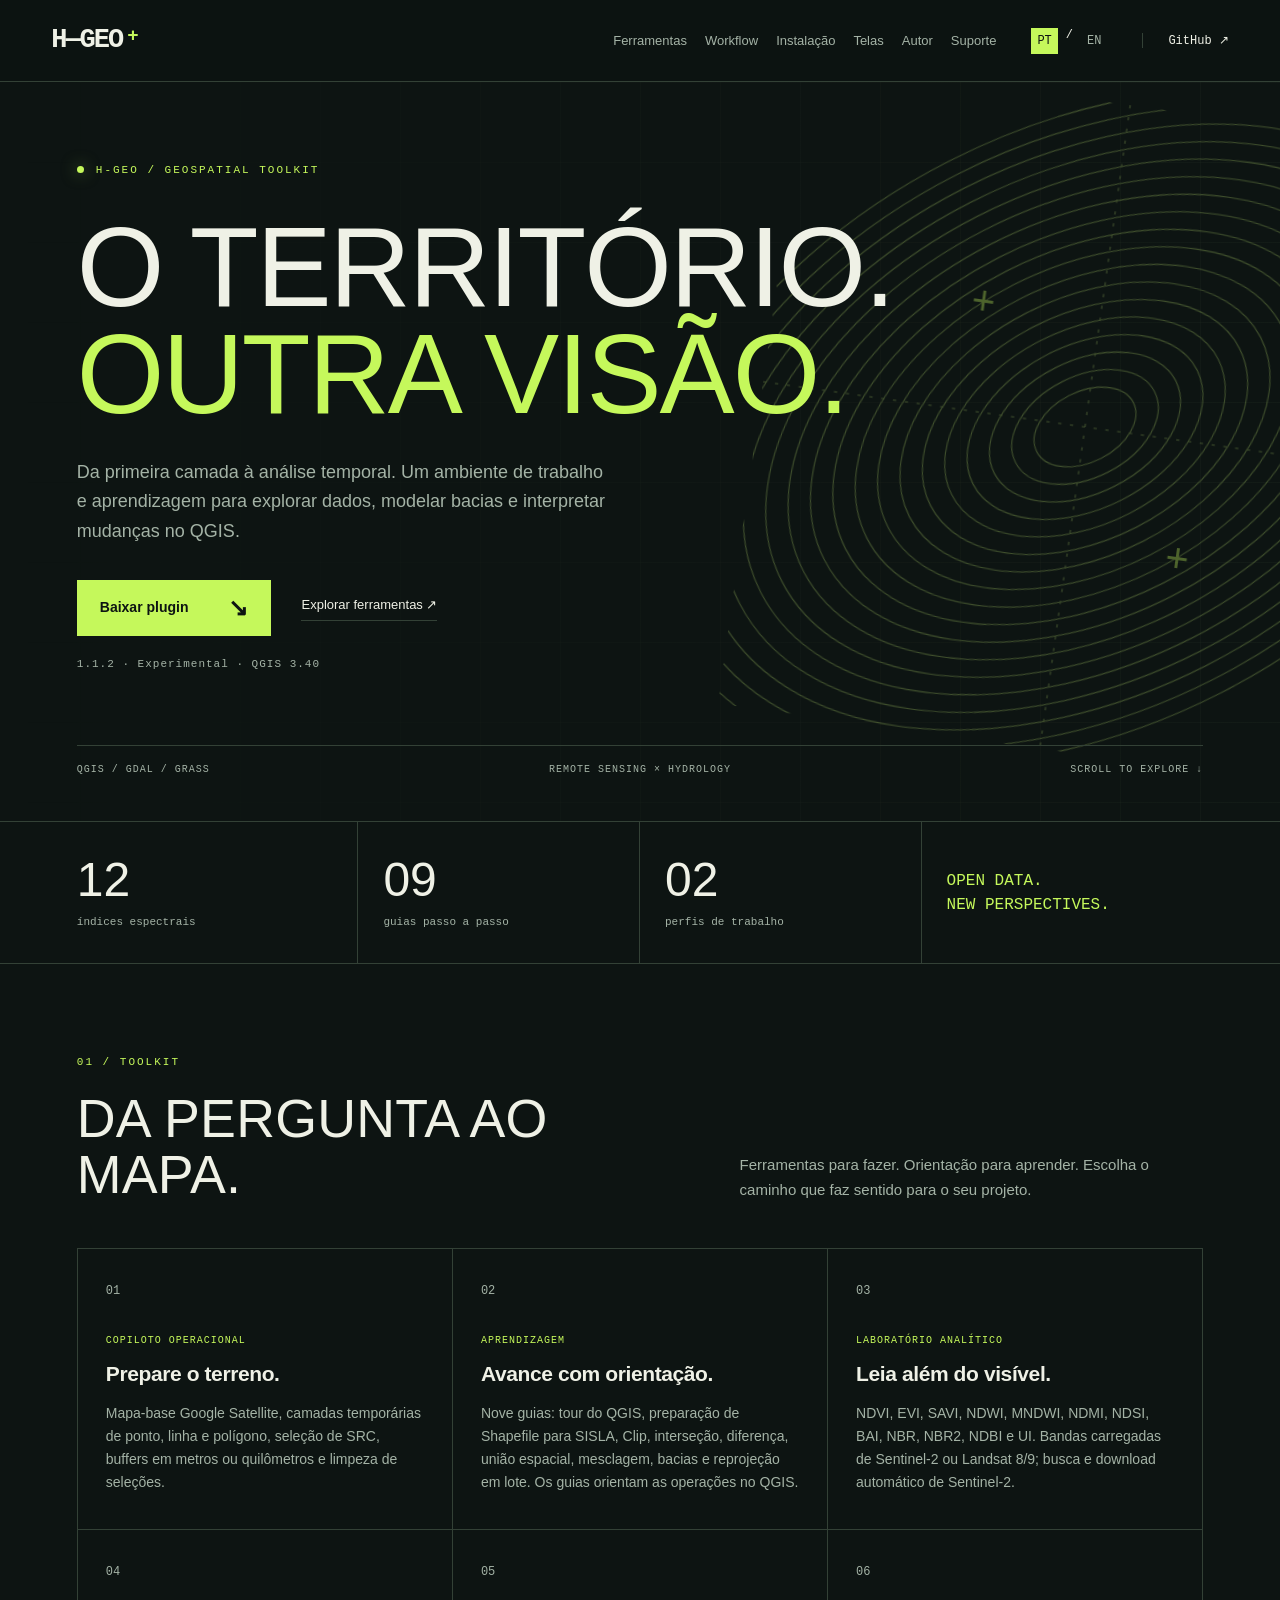
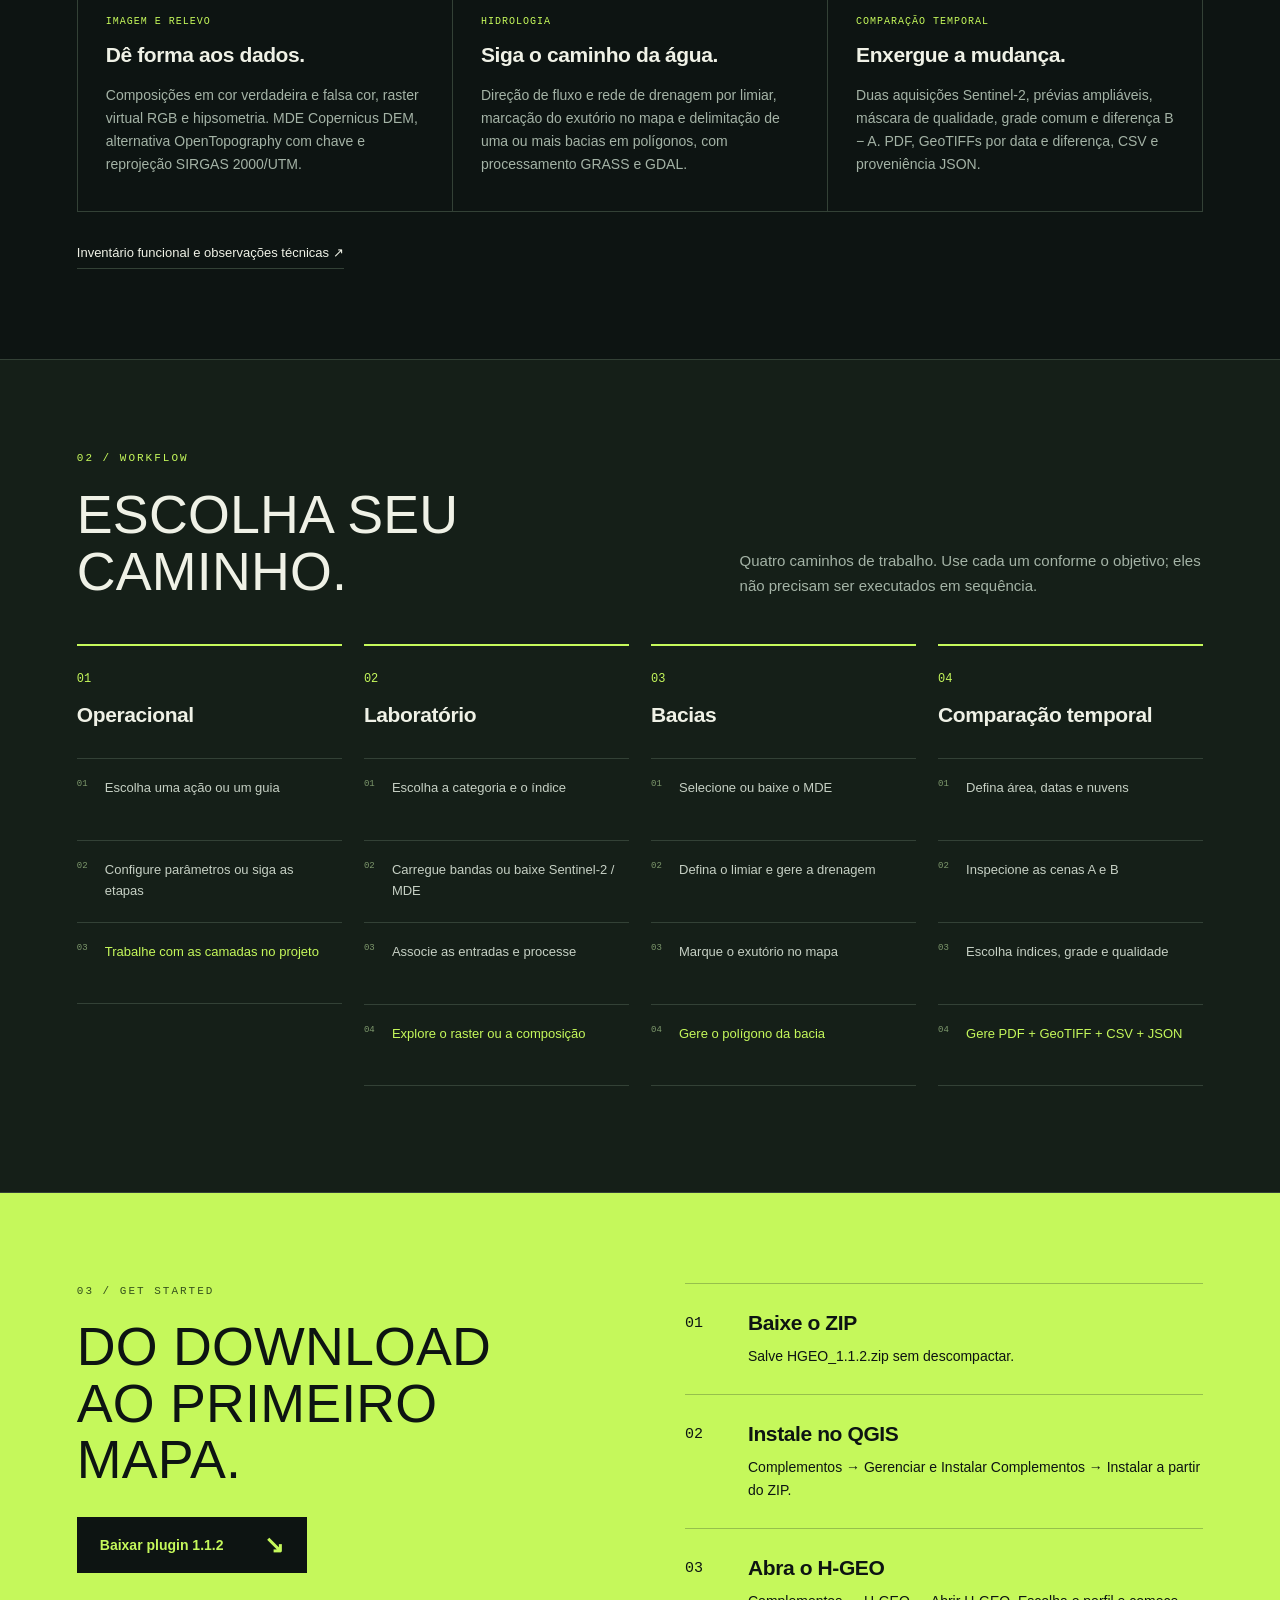
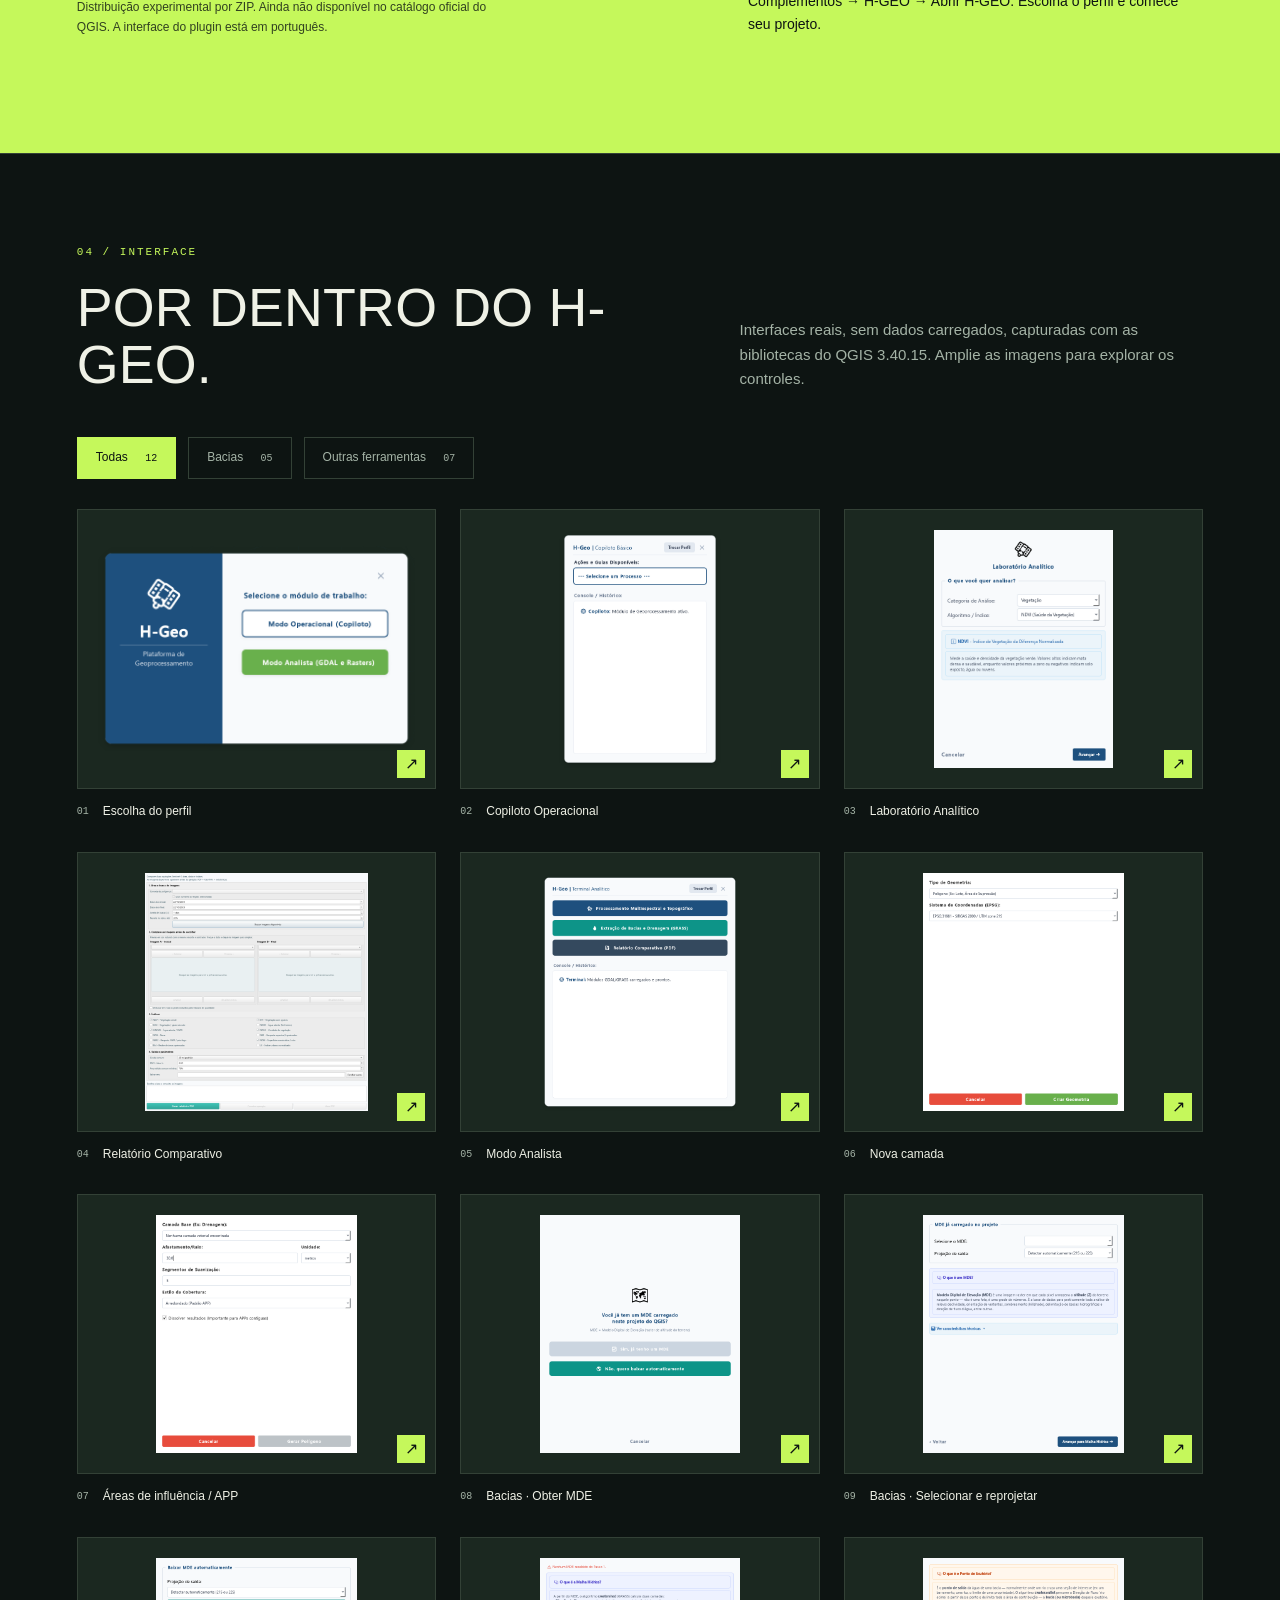
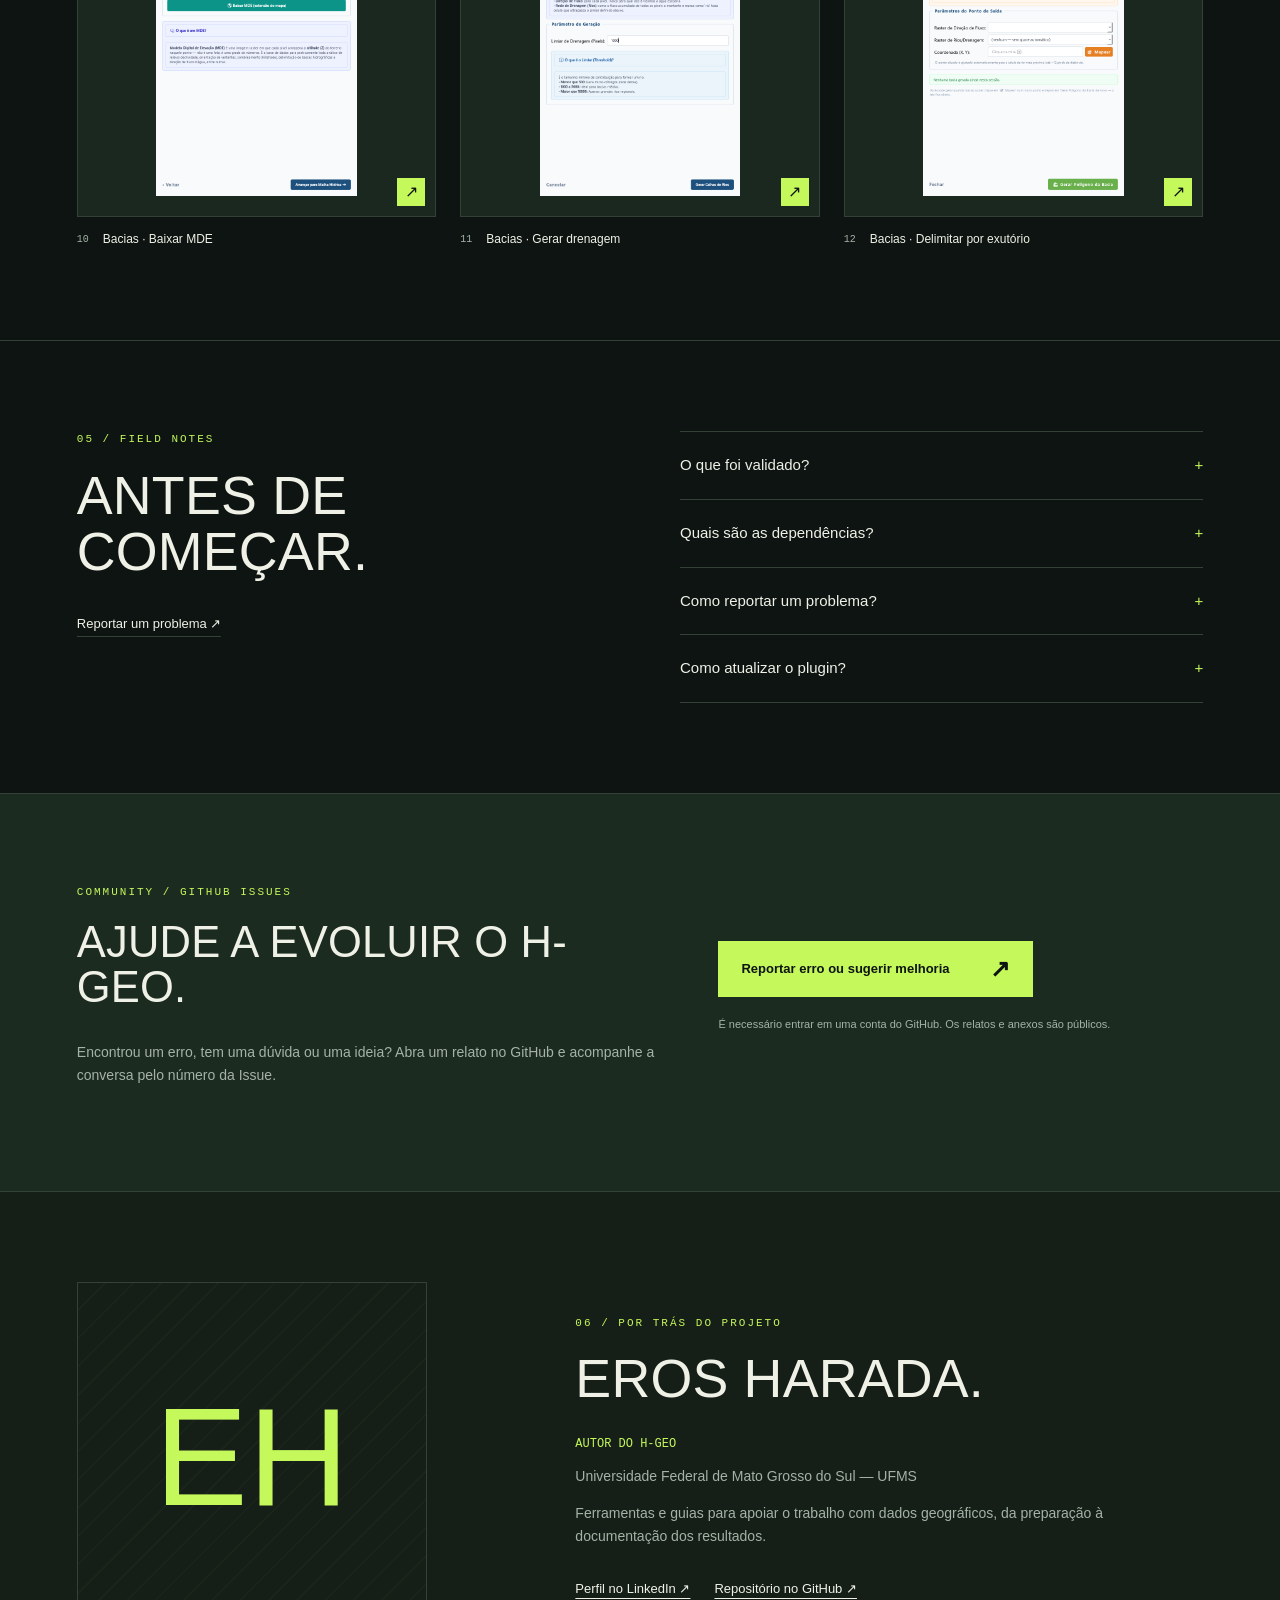
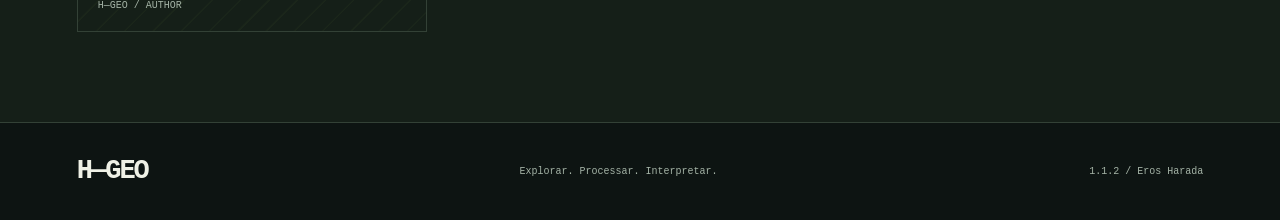
==== commit 5452b17b: "Adiciona canal de suporte pelo GitHub Issues" ====
--- a/index.html
+++ b/index.html
@@ -1,5 +1,5 @@
-<!doctype html><html lang="pt-BR"><head><meta charset="utf-8"><meta name="viewport" content="width=device-width,initial-scale=1"><meta name="description" content="Da primeira camada à análise temporal. Um ambiente de trabalho e aprendizagem para explorar dados, modelar bacias e interpretar mudanças no QGIS."><meta name="theme-color" content="#0d1412"><title>H-GEO — Geotecnologia, sem fronteiras.</title><link rel="alternate" hreflang="pt-BR" href="https://haradaeros-hub.github.io/hgeo/"><link rel="alternate" hreflang="en" href="https://haradaeros-hub.github.io/hgeo/en.html"><link rel="stylesheet" href="site.css?v=2"><script src="site.js?v=2" defer></script></head><body>
-<a class="skip" href="#inicio">Pular para o conteúdo</a><header class="topbar"><a class="brand" href="#inicio">H—GEO<span>+</span></a><nav aria-label="Navegação principal"><a href="#ferramentas">Ferramentas</a><a href="#workflow">Workflow</a><a href="#instalacao">Instalação</a><a href="#galeria">Telas</a><a href="#autor">Autor</a></nav><div class="language" aria-label="Language"><a href="index.html" aria-current="page">PT</a><span>/</span><a href="en.html" >EN</a></div><a class="top-git" href="https://github.com/haradaeros-hub/hgeo" aria-label="GitHub">GitHub ↗</a></header>
+<!doctype html><html lang="pt-BR"><head><meta charset="utf-8"><meta name="viewport" content="width=device-width,initial-scale=1"><meta name="description" content="Da primeira camada à análise temporal. Um ambiente de trabalho e aprendizagem para explorar dados, modelar bacias e interpretar mudanças no QGIS."><meta name="theme-color" content="#0d1412"><title>H-GEO — Geotecnologia, sem fronteiras.</title><link rel="alternate" hreflang="pt-BR" href="https://haradaeros-hub.github.io/hgeo/"><link rel="alternate" hreflang="en" href="https://haradaeros-hub.github.io/hgeo/en.html"><link rel="stylesheet" href="site.css?v=2"><script src="site.js?v=2" defer></script><link rel="icon" type="image/svg+xml" href="favicon.svg?v=2"><link rel="icon" type="image/png" sizes="64x64" href="favicon.png?v=2"><link rel="apple-touch-icon" href="apple-touch-icon.png"></head><body>
+<a class="skip" href="#inicio">Pular para o conteúdo</a><header class="topbar"><a class="brand" href="#inicio">H—GEO<span>+</span></a><nav aria-label="Navegação principal"><a href="#ferramentas">Ferramentas</a><a href="#workflow">Workflow</a><a href="#instalacao">Instalação</a><a href="#galeria">Telas</a><a href="#autor">Autor</a><a href="#suporte">Suporte</a></nav><div class="language" aria-label="Language"><a href="index.html" aria-current="page">PT</a><span>/</span><a href="en.html" >EN</a></div><a class="top-git" href="https://github.com/haradaeros-hub/hgeo" aria-label="GitHub">GitHub ↗</a></header>
 <main><section class="hero" id="inicio"><div class="hero-grid" aria-hidden="true"></div><div class="hero-orbit" aria-hidden="true"><svg viewBox="0 0 600 600"><g fill="none" stroke="currentColor"><ellipse cx="300" cy="300" rx="50" ry="32.5" transform="rotate(-35 300 300)"/><ellipse cx="300" cy="300" rx="72" ry="46.800000000000004" transform="rotate(-35 300 300)"/><ellipse cx="300" cy="300" rx="94" ry="61.1" transform="rotate(-35 300 300)"/><ellipse cx="300" cy="300" rx="116" ry="75.4" transform="rotate(-35 300 300)"/><ellipse cx="300" cy="300" rx="138" ry="89.7" transform="rotate(-35 300 300)"/><ellipse cx="300" cy="300" rx="160" ry="104.0" transform="rotate(-35 300 300)"/><ellipse cx="300" cy="300" rx="182" ry="118.3" transform="rotate(-35 300 300)"/><ellipse cx="300" cy="300" rx="204" ry="132.6" transform="rotate(-35 300 300)"/><ellipse cx="300" cy="300" rx="226" ry="146.9" transform="rotate(-35 300 300)"/><ellipse cx="300" cy="300" rx="248" ry="161.20000000000002" transform="rotate(-35 300 300)"/><ellipse cx="300" cy="300" rx="270" ry="175.5" transform="rotate(-35 300 300)"/><ellipse cx="300" cy="300" rx="292" ry="189.8" transform="rotate(-35 300 300)"/><ellipse cx="300" cy="300" rx="314" ry="204.1" transform="rotate(-35 300 300)"/><ellipse cx="300" cy="300" rx="336" ry="218.4" transform="rotate(-35 300 300)"/><ellipse cx="300" cy="300" rx="358" ry="232.70000000000002" transform="rotate(-35 300 300)"/><ellipse cx="300" cy="300" rx="380" ry="247.0" transform="rotate(-35 300 300)"/><ellipse cx="300" cy="300" rx="402" ry="261.3" transform="rotate(-35 300 300)"/><ellipse cx="300" cy="300" rx="424" ry="275.6" transform="rotate(-35 300 300)"/></g><path d="M300 0V600M0 300H600" stroke="currentColor" stroke-dasharray="3 8"/></svg><span class="cross one">+</span><span class="cross two">+</span></div><div class="hero-body"><div class="eyebrow"><span class="signal"></span>H-GEO / GEOSPATIAL TOOLKIT</div><h1>O TERRITÓRIO.<br><em>OUTRA VISÃO.</em></h1><p class="hero-intro">Da primeira camada à análise temporal. Um ambiente de trabalho e aprendizagem para explorar dados, modelar bacias e interpretar mudanças no QGIS.</p><div class="hero-actions"><a class="button" href="HGEO_1.1.2.zip" download>Baixar plugin <span>↘</span></a><a class="text-link" href="#ferramentas">Explorar ferramentas ↗</a></div><div class="release">1.1.2 · Experimental · QGIS 3.40</div></div><div class="hero-bottom"><span>QGIS / GDAL / GRASS</span><span>REMOTE SENSING × HYDROLOGY</span><span>SCROLL TO EXPLORE ↓</span></div></section>
 <div class="metrics"><div><b>12</b><span>índices espectrais</span></div><div><b>09</b><span>guias passo a passo</span></div><div><b>02</b><span>perfis de trabalho</span></div><div class="metric-label">OPEN DATA.<br>NEW PERSPECTIVES.</div></div>
 <section class="section" id="ferramentas"><div class="section-head"><div><div class="eyebrow">01 / TOOLKIT</div><h2>DA PERGUNTA AO MAPA.</h2></div><p>Ferramentas para fazer. Orientação para aprender. Escolha o caminho que faz sentido para o seu projeto.</p></div><div class="tool-grid"><article class="tool-card"><span class="card-no">01</span><div class="eyebrow">COPILOTO OPERACIONAL</div><h3>Prepare o terreno.</h3><p>Mapa-base Google Satellite, camadas temporárias de ponto, linha e polígono, seleção de SRC, buffers em metros ou quilômetros e limpeza de seleções.</p></article><article class="tool-card"><span class="card-no">02</span><div class="eyebrow">APRENDIZAGEM</div><h3>Avance com orientação.</h3><p>Nove guias: tour do QGIS, preparação de Shapefile para SISLA, Clip, interseção, diferença, união espacial, mesclagem, bacias e reprojeção em lote. Os guias orientam as operações no QGIS.</p></article><article class="tool-card"><span class="card-no">03</span><div class="eyebrow">LABORATÓRIO ANALÍTICO</div><h3>Leia além do visível.</h3><p>NDVI, EVI, SAVI, NDWI, MNDWI, NDMI, NDSI, BAI, NBR, NBR2, NDBI e UI. Bandas carregadas de Sentinel-2 ou Landsat 8/9; busca e download automático de Sentinel-2.</p></article><article class="tool-card"><span class="card-no">04</span><div class="eyebrow">IMAGEM E RELEVO</div><h3>Dê forma aos dados.</h3><p>Composições em cor verdadeira e falsa cor, raster virtual RGB e hipsometria. MDE Copernicus DEM, alternativa OpenTopography com chave e reprojeção SIRGAS 2000/UTM.</p></article><article class="tool-card"><span class="card-no">05</span><div class="eyebrow">HIDROLOGIA</div><h3>Siga o caminho da água.</h3><p>Direção de fluxo e rede de drenagem por limiar, marcação do exutório no mapa e delimitação de uma ou mais bacias em polígonos, com processamento GRASS e GDAL.</p></article><article class="tool-card"><span class="card-no">06</span><div class="eyebrow">COMPARAÇÃO TEMPORAL</div><h3>Enxergue a mudança.</h3><p>Duas aquisições Sentinel-2, prévias ampliáveis, máscara de qualidade, grade comum e diferença B − A. PDF, GeoTIFFs por data e diferença, CSV e proveniência JSON.</p></article></div><a class="text-link inventory" href="https://github.com/haradaeros-hub/hgeo/blob/main/ESCOPO_HGEO.md">Inventário funcional e observações técnicas ↗</a></section>
@@ -7,5 +7,5 @@
 <section class="section install-section" id="instalacao"><div><div class="eyebrow">03 / GET STARTED</div><h2>DO DOWNLOAD<br>AO PRIMEIRO MAPA.</h2><a class="button" href="HGEO_1.1.2.zip" download>Baixar plugin 1.1.2 <span>↘</span></a><p class="notice">Distribuição experimental por ZIP. Ainda não disponível no catálogo oficial do QGIS. A interface do plugin está em português.</p></div><div><div class="install-step"><span>01</span><div><h3>Baixe o ZIP</h3><p>Salve HGEO_1.1.2.zip sem descompactar.</p></div></div><div class="install-step"><span>02</span><div><h3>Instale no QGIS</h3><p>Complementos → Gerenciar e Instalar Complementos → Instalar a partir do ZIP.</p></div></div><div class="install-step"><span>03</span><div><h3>Abra o H-GEO</h3><p>Complementos → H-GEO → Abrir H-GEO. Escolha o perfil e comece seu projeto.</p></div></div></div></section>
 <section class="section" id="galeria"><div class="section-head"><div><div class="eyebrow">04 / INTERFACE</div><h2>POR DENTRO DO H-GEO.</h2></div><p>Interfaces reais, sem dados carregados, capturadas com as bibliotecas do QGIS 3.40.15. Amplie as imagens para explorar os controles.</p></div><div class="filters" role="group" aria-label="Filtrar telas"><button data-filter="all" aria-pressed="true">Todas <span>12</span></button><button data-filter="basins" aria-pressed="false">Bacias <span>05</span></button><button data-filter="tools" aria-pressed="false">Outras ferramentas <span>07</span></button></div><div class="gallery"><figure data-category="tools"><button class="image-open" data-image="hgeo-boas-vindas.png" data-caption="Escolha do perfil" aria-label="Ampliar: Escolha do perfil"><img src="hgeo-boas-vindas.png" alt="Escolha do perfil" loading="lazy"><span>↗</span></button><figcaption><span>01</span>Escolha do perfil</figcaption></figure><figure data-category="tools"><button class="image-open" data-image="hgeo-copiloto.png" data-caption="Copiloto Operacional" aria-label="Ampliar: Copiloto Operacional"><img src="hgeo-copiloto.png" alt="Copiloto Operacional" loading="lazy"><span>↗</span></button><figcaption><span>02</span>Copiloto Operacional</figcaption></figure><figure data-category="tools"><button class="image-open" data-image="hgeo-laboratorio.png" data-caption="Laboratório Analítico" aria-label="Ampliar: Laboratório Analítico"><img src="hgeo-laboratorio.png" alt="Laboratório Analítico" loading="lazy"><span>↗</span></button><figcaption><span>03</span>Laboratório Analítico</figcaption></figure><figure data-category="tools"><button class="image-open" data-image="hgeo-relatorio.png" data-caption="Relatório Comparativo" aria-label="Ampliar: Relatório Comparativo"><img src="hgeo-relatorio.png" alt="Relatório Comparativo" loading="lazy"><span>↗</span></button><figcaption><span>04</span>Relatório Comparativo</figcaption></figure><figure data-category="tools"><button class="image-open" data-image="hgeo-analista.png" data-caption="Modo Analista" aria-label="Ampliar: Modo Analista"><img src="hgeo-analista.png" alt="Modo Analista" loading="lazy"><span>↗</span></button><figcaption><span>05</span>Modo Analista</figcaption></figure><figure data-category="tools"><button class="image-open" data-image="hgeo-nova-camada.png" data-caption="Nova camada" aria-label="Ampliar: Nova camada"><img src="hgeo-nova-camada.png" alt="Nova camada" loading="lazy"><span>↗</span></button><figcaption><span>06</span>Nova camada</figcaption></figure><figure data-category="tools"><button class="image-open" data-image="hgeo-buffer.png" data-caption="Áreas de influência / APP" aria-label="Ampliar: Áreas de influência / APP"><img src="hgeo-buffer.png" alt="Áreas de influência / APP" loading="lazy"><span>↗</span></button><figcaption><span>07</span>Áreas de influência / APP</figcaption></figure><figure data-category="basins"><button class="image-open" data-image="hgeo-bacias-mde.png" data-caption="Bacias · Obter MDE" aria-label="Ampliar: Bacias · Obter MDE"><img src="hgeo-bacias-mde.png" alt="Bacias · Obter MDE" loading="lazy"><span>↗</span></button><figcaption><span>08</span>Bacias · Obter MDE</figcaption></figure><figure data-category="basins"><button class="image-open" data-image="hgeo-bacias-selecao-mde.png" data-caption="Bacias · Selecionar e reprojetar" aria-label="Ampliar: Bacias · Selecionar e reprojetar"><img src="hgeo-bacias-selecao-mde.png" alt="Bacias · Selecionar e reprojetar" loading="lazy"><span>↗</span></button><figcaption><span>09</span>Bacias · Selecionar e reprojetar</figcaption></figure><figure data-category="basins"><button class="image-open" data-image="hgeo-bacias-download-mde.png" data-caption="Bacias · Baixar MDE" aria-label="Ampliar: Bacias · Baixar MDE"><img src="hgeo-bacias-download-mde.png" alt="Bacias · Baixar MDE" loading="lazy"><span>↗</span></button><figcaption><span>10</span>Bacias · Baixar MDE</figcaption></figure><figure data-category="basins"><button class="image-open" data-image="hgeo-bacias-drenagem.png" data-caption="Bacias · Gerar drenagem" aria-label="Ampliar: Bacias · Gerar drenagem"><img src="hgeo-bacias-drenagem.png" alt="Bacias · Gerar drenagem" loading="lazy"><span>↗</span></button><figcaption><span>11</span>Bacias · Gerar drenagem</figcaption></figure><figure data-category="basins"><button class="image-open" data-image="hgeo-bacias-exutorio.png" data-caption="Bacias · Delimitar por exutório" aria-label="Ampliar: Bacias · Delimitar por exutório"><img src="hgeo-bacias-exutorio.png" alt="Bacias · Delimitar por exutório" loading="lazy"><span>↗</span></button><figcaption><span>12</span>Bacias · Delimitar por exutório</figcaption></figure></div></section>
 <section class="section faq-section" id="duvidas"><div><div class="eyebrow">05 / FIELD NOTES</div><h2>ANTES DE COMEÇAR.</h2><a class="text-link" href="https://github.com/haradaeros-hub/hgeo/issues">Reportar um problema ↗</a></div><div><details><summary>O que foi validado?<span>+</span></summary><p>Importação, abertura dos modos e do relatório, integração dos menus, reutilização das janelas, desativação e um caso de NDVI/NoData com QGIS 3.40.15. Downloads, geração completa de PDF e todos os fluxos com dados reais ainda precisam de validação.</p></details><details><summary>Quais são as dependências?<span>+</span></summary><p>O QGIS e seus provedores de processamento, como GDAL e GRASS, conforme a operação. Downloads exigem internet e cobertura dos serviços. OpenTopography exige chave para o método alternativo.</p></details><details><summary>Como reportar um problema?<span>+</span></summary><p>Informe a versão do QGIS, os passos para reproduzir e a mensagem de erro nas Issues do GitHub. Retire senhas, tokens e informações privadas dos anexos.</p></details><details><summary>Como atualizar o plugin?<span>+</span></summary><p>Aguarde as tarefas terminarem, feche as ferramentas, desative o plugin e instale o novo ZIP pelo gerenciador. Reinicie o QGIS se necessário.</p></details></div></section>
-<section class="section author-section" id="autor"><div class="author-monogram" aria-hidden="true">EH<span>H—GEO / AUTHOR</span></div><div><div class="eyebrow">06 / POR TRÁS DO PROJETO</div><h2>EROS HARADA.</h2><div class="author-role">Autor do H-GEO</div><p><a href="https://www.ufms.br/">Universidade Federal de Mato Grosso do Sul — UFMS</a></p><p>Ferramentas e guias para apoiar o trabalho com dados geográficos, da preparação à documentação dos resultados.</p><div class="author-links"><a href="https://www.linkedin.com/in/eros-gabriel-harada-449836323/">Perfil no LinkedIn ↗</a><a href="https://github.com/haradaeros-hub/hgeo">Repositório no GitHub ↗</a></div></div></section>
+<section class="section support-section" id="suporte"><div><div class="eyebrow">COMMUNITY / GITHUB ISSUES</div><h2>AJUDE A EVOLUIR O H-GEO.</h2><p>Encontrou um erro, tem uma dúvida ou uma ideia? Abra um relato no GitHub e acompanhe a conversa pelo número da Issue.</p></div><div><a class="button" href="https://github.com/haradaeros-hub/hgeo/issues/new/choose">Reportar erro ou sugerir melhoria <span>↗</span></a><p class="support-note">É necessário entrar em uma conta do GitHub. Os relatos e anexos são públicos.</p></div></section><section class="section author-section" id="autor"><div class="author-monogram" aria-hidden="true">EH<span>H—GEO / AUTHOR</span></div><div><div class="eyebrow">06 / POR TRÁS DO PROJETO</div><h2>EROS HARADA.</h2><div class="author-role">Autor do H-GEO</div><p><a href="https://www.ufms.br/">Universidade Federal de Mato Grosso do Sul — UFMS</a></p><p>Ferramentas e guias para apoiar o trabalho com dados geográficos, da preparação à documentação dos resultados.</p><div class="author-links"><a href="https://www.linkedin.com/in/eros-gabriel-harada-449836323/">Perfil no LinkedIn ↗</a><a href="https://github.com/haradaeros-hub/hgeo">Repositório no GitHub ↗</a></div></div></section>
 </main><footer><a class="brand" href="#inicio">H—GEO</a><span>Explorar. Processar. Interpretar.</span><span>1.1.2 / Eros Harada</span></footer><dialog id="lightbox"><div class="lightbox-bar"><span id="image-caption"></span><button id="close-lightbox" aria-label="Fechar imagem">×</button></div><img id="large-image" alt=""></dialog></body></html>
--- a/site.css
+++ b/site.css
@@ -1,2 +1,4 @@
-@charset "UTF-8";
-:root{--bg:#0d1412;--panel:#141e19;--lime:#c5f85b;--text:#eff1e6;--muted:#a4b3a6;--line:#334136;--mono:Consolas,'Courier New',monospace}*{box-sizing:border-box}html{scroll-behavior:smooth;scroll-padding-top:100px}body{margin:0;background:var(--bg);color:var(--text);font:16px/1.65 'Trebuchet MS',sans-serif}a{color:inherit;text-underline-offset:5px}button{font:inherit;cursor:pointer}a:focus-visible,button:focus-visible,summary:focus-visible{outline:3px solid var(--lime);outline-offset:5px}::selection{background:var(--lime);color:var(--bg)}.skip{position:absolute;top:-100px;padding:12px;background:var(--lime);color:var(--bg);z-index:100}.skip:focus{top:0}.topbar{height:82px;padding:0 4vw;display:flex;align-items:center;gap:35px;border-bottom:1px solid var(--line);position:sticky;top:0;z-index:20;background:#0d1412f2;backdrop-filter:blur(12px)}.brand{font:bold 27px/1 var(--mono);letter-spacing:-2px;text-decoration:none;white-space:nowrap}.brand span{color:var(--lime);font-size:19px;vertical-align:top;margin-left:5px}.topbar nav{display:flex;gap:25px;margin-left:auto}.topbar nav a{font-size:13px;text-decoration:none;color:var(--muted)}.topbar nav a:hover{color:var(--lime)}.language{display:flex;gap:8px;font:12px var(--mono)}.language a{text-decoration:none;color:var(--muted);padding:6px}.language a[aria-current]{color:var(--bg);background:var(--lime)}.top-git{font:12px var(--mono);text-decoration:none;border-left:1px solid var(--line);padding-left:25px}.hero{position:relative;padding:80px 6vw 0;overflow:hidden;border-bottom:1px solid var(--line);min-height:740px}.hero-grid{position:absolute;inset:0;background-image:linear-gradient(#52624517 1px,transparent 1px),linear-gradient(90deg,#52624517 1px,transparent 1px);background-size:80px 80px;mask-image:linear-gradient(to right,transparent,#000)}.hero-body{position:relative;max-width:1000px;padding-bottom:75px}.eyebrow{font:11px/1.6 var(--mono);letter-spacing:2px;color:var(--lime);text-transform:uppercase}.signal{display:inline-block;width:7px;height:7px;border-radius:50%;background:var(--lime);margin-right:12px;box-shadow:0 0 16px #c5f86a80}h1{font:normal clamp(65px,8.8vw,145px)/.95 Impact,'Arial Narrow',sans-serif;letter-spacing:-2px;margin:34px 0 30px}h1 em{font-style:normal;color:var(--lime)}.hero-intro{font-size:18px;max-width:540px;color:var(--muted)}.hero-actions{display:flex;align-items:center;gap:30px;margin-top:33px}.button{display:inline-flex;justify-content:space-between;gap:40px;align-items:center;padding:16px 23px;background:var(--lime);color:var(--bg);text-decoration:none;font-size:14px;font-weight:bold;transition:background .2s,transform .2s}.button:hover{background:#dafa9a;transform:translateY(-3px)}.button span{font-size:24px;line-height:1}.text-link{font-size:13px;text-decoration:none;border-bottom:1px solid var(--line);padding-bottom:5px}.text-link:hover{color:var(--lime)}.release{font:11px var(--mono);letter-spacing:1px;color:var(--muted);margin-top:22px}.hero-orbit{position:absolute;right:-130px;top:20px;width:650px;height:650px;color:#9cbd5c;opacity:.35;transform:rotate(8deg);pointer-events:none}.hero-orbit svg{width:100%;height:100%;animation:orbit-in 1.8s ease-out both}.cross{position:absolute;font:40px var(--mono);color:var(--lime)}.cross.one{top:30%;left:30%}.cross.two{top:65%;left:65%}.hero-bottom{position:relative;display:flex;justify-content:space-between;gap:15px;padding:18px 0;border-top:1px solid var(--line);font:10px var(--mono);letter-spacing:1px;color:var(--muted)}.metrics{display:grid;grid-template-columns:repeat(4,1fr);border-bottom:1px solid var(--line);padding:0 6vw}.metrics>div{padding:30px 25px;border-right:1px solid var(--line)}.metrics>div:first-child{padding-left:0}.metrics>div:last-child{border:0}.metrics b{font:48px Impact,sans-serif;display:block}.metrics span{font:11px var(--mono);color:var(--muted)}.metric-label{font:16px/1.5 var(--mono);color:var(--lime);display:flex;align-items:center}.section{padding:90px 6vw;border-bottom:1px solid var(--line)}h2{font:normal clamp(36px,4.2vw,62px)/1.05 Impact,sans-serif;letter-spacing:.2px;margin:18px 0 30px}.section-head{display:grid;grid-template-columns:1.3fr 1fr;gap:60px;align-items:end;margin-bottom:45px}.section-head h2{margin-bottom:0}.section-head p{max-width:470px;margin:0;color:var(--muted);font-size:15px}.tool-grid{display:grid;grid-template-columns:repeat(3,1fr);border-left:1px solid var(--line);border-top:1px solid var(--line)}.tool-card{position:relative;padding:35px 28px;border-right:1px solid var(--line);border-bottom:1px solid var(--line);transition:background .2s}.tool-card:hover{background:var(--panel)}.card-no{font:12px var(--mono);display:block;color:var(--muted);margin-bottom:35px}.tool-card .eyebrow{font-size:10px;letter-spacing:1px}h3{font-size:21px;line-height:1.2;letter-spacing:-.4px;margin:12px 0 16px}.tool-card p{font-size:14px;color:var(--muted);margin-bottom:0}.inventory{display:inline-block;margin-top:30px}.workflow-section{background:#151f18}.flow-lanes{display:grid;grid-template-columns:repeat(4,1fr);gap:22px}.lane-head{border-top:2px solid var(--lime);padding-top:18px}.lane-head span{font:12px var(--mono);color:var(--lime)}.lane-head h3{margin:12px 0 30px}.flow-lanes ol{padding:0;list-style:none;counter-reset:steps}.flow-lanes li{position:relative;counter-increment:steps;padding:18px 10px 18px 28px;font-size:13px;border-top:1px solid var(--line);min-height:82px;color:#c6d0c4}.flow-lanes li:before{content:counter(steps,decimal-leading-zero);position:absolute;left:0;top:20px;font:9px var(--mono);color:#7d986c}.flow-lanes li:last-child{color:var(--lime);border-bottom:1px solid var(--line)}.install-section{display:grid;grid-template-columns:1fr 1fr;gap:90px;background:var(--lime);color:var(--bg)}.install-section .eyebrow{color:#36521c}.install-step{display:grid;grid-template-columns:45px 1fr;border-top:1px solid #172b2545;padding:26px 0;gap:18px}.install-step>span{font:15px var(--mono);padding-top:5px}.install-step h3{margin:0 0 10px}.install-step p{font-size:14px;margin:0}.install-section .button{background:var(--bg);color:var(--lime)}.notice{font-size:12px;max-width:430px;opacity:.8;margin-top:25px}.filters{display:flex;gap:12px;margin-bottom:30px;flex-wrap:wrap}.filters button{border:1px solid var(--line);background:none;color:var(--muted);padding:10px 18px;font-size:12px}.filters button span{font:10px var(--mono);margin-left:14px}.filters button[aria-pressed=true]{background:var(--lime);color:var(--bg);border-color:var(--lime)}.gallery{display:grid;grid-template-columns:repeat(3,minmax(0,1fr));gap:30px 24px}.gallery figure{margin:0;min-width:0}.gallery figure[hidden]{display:none}.image-open{width:100%;height:280px;border:1px solid var(--line);padding:20px;background:#1b2820;position:relative;overflow:hidden}.image-open img{width:100%;height:100%;object-fit:contain;transition:transform .25s}.image-open:hover img{transform:scale(1.04)}.image-open>span{position:absolute;right:10px;bottom:10px;background:var(--lime);color:var(--bg);width:28px;height:28px;line-height:28px}.gallery figcaption{font-size:12px;padding-top:13px;display:flex;gap:14px}.gallery figcaption span{color:var(--muted);font:10px var(--mono);padding-top:4px}.faq-section{display:grid;grid-template-columns:1fr 1fr;gap:80px}details{border-bottom:1px solid var(--line);padding:21px 0}details:first-child{border-top:1px solid var(--line)}summary{cursor:pointer;list-style:none;font-size:15px;display:flex;justify-content:space-between;gap:20px}summary::-webkit-details-marker{display:none}summary span{color:var(--lime)}details[open] summary span{transform:rotate(45deg)}details p{color:var(--muted);font-size:14px}.author-section{display:grid;grid-template-columns:1fr 1.5fr;gap:80px;background:#151f18;align-items:center}.author-monogram{aspect-ratio:1;border:1px solid var(--line);max-width:350px;display:flex;align-items:center;justify-content:center;position:relative;font:140px Impact,sans-serif;color:var(--lime);background:repeating-linear-gradient(135deg,transparent,transparent 18px,#c5f85b08 19px,#c5f85b08 20px)}.author-monogram span{position:absolute;bottom:20px;left:20px;font:10px var(--mono);color:var(--muted)}.author-role{font:12px var(--mono);text-transform:uppercase;color:var(--lime)}.author-section p{font-size:14px;color:var(--muted);max-width:580px}.author-section p a{text-decoration:none}.author-links{display:flex;flex-wrap:wrap;gap:24px;font-size:13px;margin-top:30px}footer{display:flex;align-items:center;justify-content:space-between;gap:25px;padding:35px 6vw;color:var(--muted);font:10px var(--mono)}footer .brand{color:var(--text)}dialog{padding:0;border:1px solid var(--line);background:var(--panel);color:var(--text);max-width:94vw;width:max-content;max-height:94vh}dialog::backdrop{background:#000d;backdrop-filter:blur(6px)}.lightbox-bar{display:flex;justify-content:space-between;align-items:center;gap:30px;padding:10px 18px;font-size:13px}.lightbox-bar button{background:none;border:0;color:var(--lime);font-size:30px;line-height:1;padding:5px}#large-image{display:block;max-width:90vw;max-height:80vh;object-fit:contain;margin:0 auto}body.modal-open{overflow:hidden}@keyframes orbit-in{from{opacity:0;transform:rotate(-15deg) scale(.9)}to{opacity:1;transform:rotate(0) scale(1)}}@media(min-width:1600px){.hero,.section,.metrics{padding-left:max(6vw,calc((100vw - 1450px)/2));padding-right:max(6vw,calc((100vw - 1450px)/2))}}@media(max-width:1000px){.topbar{gap:18px}.topbar nav{gap:15px}.top-git{display:none}.hero{min-height:660px}.hero-orbit{right:-300px}.tool-grid{grid-template-columns:1fr 1fr}.flow-lanes{grid-template-columns:1fr 1fr}.gallery{grid-template-columns:1fr 1fr}.section-head{gap:35px}.install-section,.faq-section{gap:40px}.author-section{gap:35px}}@media(max-width:680px){html{scroll-padding-top:110px}.topbar{height:auto;min-height:100px;flex-wrap:wrap;padding:18px 6vw;gap:15px;justify-content:space-between}.topbar .brand{font-size:24px}.topbar nav{order:3;flex-basis:100%;justify-content:space-between;margin:0;gap:10px}.topbar nav a{font-size:10px}.language{margin-left:auto}.hero{padding-top:50px;min-height:680px}.hero h1{font-size:clamp(53px,12vw,82px);letter-spacing:-1px}.hero-intro{font-size:16px}.hero-body{padding-bottom:45px}.hero-orbit{right:-370px;top:0;opacity:.2}.hero-actions{gap:18px;flex-wrap:wrap}.hero-bottom span:nth-child(2){display:none}.hero-bottom{font-size:8px}.metrics{grid-template-columns:1fr 1fr}.metrics>div{padding:20px!important;border-bottom:1px solid var(--line)}.metrics b{font-size:38px}.metrics span{font-size:9px}.metric-label{font-size:13px}.section{padding:55px 6vw}.section-head,.install-section,.faq-section,.author-section{grid-template-columns:1fr;gap:25px}.section-head{margin-bottom:30px}h2{font-size:38px}.tool-grid,.flow-lanes{grid-template-columns:1fr}.tool-card{padding:28px}.card-no{margin-bottom:22px}.flow-lanes{gap:25px}.lane-head h3{margin-bottom:20px}.flow-lanes li{min-height:0}.gallery{gap:24px 14px}.image-open{height:210px;padding:12px}.gallery figcaption{font-size:11px;gap:8px}.filters{gap:7px}.filters button{padding:9px 12px;font-size:11px}.filters button span{margin-left:7px}.author-monogram{max-width:230px;font-size:110px}.author-section h2{font-size:48px}footer{flex-wrap:wrap;font-size:9px}.lightbox-bar{font-size:11px}}@media(max-width:400px){.gallery{grid-template-columns:1fr}.image-open{height:300px}}@media(prefers-reduced-motion:reduce){html{scroll-behavior:auto}*,*:before,*:after{animation:none!important;transition:none!important}}
+@charset "UTF-8";
+:root{--bg:#0d1412;--panel:#141e19;--lime:#c5f85b;--text:#eff1e6;--muted:#a4b3a6;--line:#334136;--mono:Consolas,'Courier New',monospace}*{box-sizing:border-box}html{scroll-behavior:smooth;scroll-padding-top:100px}body{margin:0;background:var(--bg);color:var(--text);font:16px/1.65 'Trebuchet MS',sans-serif}a{color:inherit;text-underline-offset:5px}button{font:inherit;cursor:pointer}a:focus-visible,button:focus-visible,summary:focus-visible{outline:3px solid var(--lime);outline-offset:5px}::selection{background:var(--lime);color:var(--bg)}.skip{position:absolute;top:-100px;padding:12px;background:var(--lime);color:var(--bg);z-index:100}.skip:focus{top:0}.topbar{height:82px;padding:0 4vw;display:flex;align-items:center;gap:35px;border-bottom:1px solid var(--line);position:sticky;top:0;z-index:20;background:#0d1412f2;backdrop-filter:blur(12px)}.brand{font:bold 27px/1 var(--mono);letter-spacing:-2px;text-decoration:none;white-space:nowrap}.brand span{color:var(--lime);font-size:19px;vertical-align:top;margin-left:5px}.topbar nav{display:flex;gap:25px;margin-left:auto}.topbar nav a{font-size:13px;text-decoration:none;color:var(--muted)}.topbar nav a:hover{color:var(--lime)}.language{display:flex;gap:8px;font:12px var(--mono)}.language a{text-decoration:none;color:var(--muted);padding:6px}.language a[aria-current]{color:var(--bg);background:var(--lime)}.top-git{font:12px var(--mono);text-decoration:none;border-left:1px solid var(--line);padding-left:25px}.hero{position:relative;padding:80px 6vw 0;overflow:hidden;border-bottom:1px solid var(--line);min-height:740px}.hero-grid{position:absolute;inset:0;background-image:linear-gradient(#52624517 1px,transparent 1px),linear-gradient(90deg,#52624517 1px,transparent 1px);background-size:80px 80px;mask-image:linear-gradient(to right,transparent,#000)}.hero-body{position:relative;max-width:1000px;padding-bottom:75px}.eyebrow{font:11px/1.6 var(--mono);letter-spacing:2px;color:var(--lime);text-transform:uppercase}.signal{display:inline-block;width:7px;height:7px;border-radius:50%;background:var(--lime);margin-right:12px;box-shadow:0 0 16px #c5f86a80}h1{font:normal clamp(65px,8.8vw,145px)/.95 Impact,'Arial Narrow',sans-serif;letter-spacing:-2px;margin:34px 0 30px}h1 em{font-style:normal;color:var(--lime)}.hero-intro{font-size:18px;max-width:540px;color:var(--muted)}.hero-actions{display:flex;align-items:center;gap:30px;margin-top:33px}.button{display:inline-flex;justify-content:space-between;gap:40px;align-items:center;padding:16px 23px;background:var(--lime);color:var(--bg);text-decoration:none;font-size:14px;font-weight:bold;transition:background .2s,transform .2s}.button:hover{background:#dafa9a;transform:translateY(-3px)}.button span{font-size:24px;line-height:1}.text-link{font-size:13px;text-decoration:none;border-bottom:1px solid var(--line);padding-bottom:5px}.text-link:hover{color:var(--lime)}.release{font:11px var(--mono);letter-spacing:1px;color:var(--muted);margin-top:22px}.hero-orbit{position:absolute;right:-130px;top:20px;width:650px;height:650px;color:#9cbd5c;opacity:.35;transform:rotate(8deg);pointer-events:none}.hero-orbit svg{width:100%;height:100%;animation:orbit-in 1.8s ease-out both}.cross{position:absolute;font:40px var(--mono);color:var(--lime)}.cross.one{top:30%;left:30%}.cross.two{top:65%;left:65%}.hero-bottom{position:relative;display:flex;justify-content:space-between;gap:15px;padding:18px 0;border-top:1px solid var(--line);font:10px var(--mono);letter-spacing:1px;color:var(--muted)}.metrics{display:grid;grid-template-columns:repeat(4,1fr);border-bottom:1px solid var(--line);padding:0 6vw}.metrics>div{padding:30px 25px;border-right:1px solid var(--line)}.metrics>div:first-child{padding-left:0}.metrics>div:last-child{border:0}.metrics b{font:48px Impact,sans-serif;display:block}.metrics span{font:11px var(--mono);color:var(--muted)}.metric-label{font:16px/1.5 var(--mono);color:var(--lime);display:flex;align-items:center}.section{padding:90px 6vw;border-bottom:1px solid var(--line)}h2{font:normal clamp(36px,4.2vw,62px)/1.05 Impact,sans-serif;letter-spacing:.2px;margin:18px 0 30px}.section-head{display:grid;grid-template-columns:1.3fr 1fr;gap:60px;align-items:end;margin-bottom:45px}.section-head h2{margin-bottom:0}.section-head p{max-width:470px;margin:0;color:var(--muted);font-size:15px}.tool-grid{display:grid;grid-template-columns:repeat(3,1fr);border-left:1px solid var(--line);border-top:1px solid var(--line)}.tool-card{position:relative;padding:35px 28px;border-right:1px solid var(--line);border-bottom:1px solid var(--line);transition:background .2s}.tool-card:hover{background:var(--panel)}.card-no{font:12px var(--mono);display:block;color:var(--muted);margin-bottom:35px}.tool-card .eyebrow{font-size:10px;letter-spacing:1px}h3{font-size:21px;line-height:1.2;letter-spacing:-.4px;margin:12px 0 16px}.tool-card p{font-size:14px;color:var(--muted);margin-bottom:0}.inventory{display:inline-block;margin-top:30px}.workflow-section{background:#151f18}.flow-lanes{display:grid;grid-template-columns:repeat(4,1fr);gap:22px}.lane-head{border-top:2px solid var(--lime);padding-top:18px}.lane-head span{font:12px var(--mono);color:var(--lime)}.lane-head h3{margin:12px 0 30px}.flow-lanes ol{padding:0;list-style:none;counter-reset:steps}.flow-lanes li{position:relative;counter-increment:steps;padding:18px 10px 18px 28px;font-size:13px;border-top:1px solid var(--line);min-height:82px;color:#c6d0c4}.flow-lanes li:before{content:counter(steps,decimal-leading-zero);position:absolute;left:0;top:20px;font:9px var(--mono);color:#7d986c}.flow-lanes li:last-child{color:var(--lime);border-bottom:1px solid var(--line)}.install-section{display:grid;grid-template-columns:1fr 1fr;gap:90px;background:var(--lime);color:var(--bg)}.install-section .eyebrow{color:#36521c}.install-step{display:grid;grid-template-columns:45px 1fr;border-top:1px solid #172b2545;padding:26px 0;gap:18px}.install-step>span{font:15px var(--mono);padding-top:5px}.install-step h3{margin:0 0 10px}.install-step p{font-size:14px;margin:0}.install-section .button{background:var(--bg);color:var(--lime)}.notice{font-size:12px;max-width:430px;opacity:.8;margin-top:25px}.filters{display:flex;gap:12px;margin-bottom:30px;flex-wrap:wrap}.filters button{border:1px solid var(--line);background:none;color:var(--muted);padding:10px 18px;font-size:12px}.filters button span{font:10px var(--mono);margin-left:14px}.filters button[aria-pressed=true]{background:var(--lime);color:var(--bg);border-color:var(--lime)}.gallery{display:grid;grid-template-columns:repeat(3,minmax(0,1fr));gap:30px 24px}.gallery figure{margin:0;min-width:0}.gallery figure[hidden]{display:none}.image-open{width:100%;height:280px;border:1px solid var(--line);padding:20px;background:#1b2820;position:relative;overflow:hidden}.image-open img{width:100%;height:100%;object-fit:contain;transition:transform .25s}.image-open:hover img{transform:scale(1.04)}.image-open>span{position:absolute;right:10px;bottom:10px;background:var(--lime);color:var(--bg);width:28px;height:28px;line-height:28px}.gallery figcaption{font-size:12px;padding-top:13px;display:flex;gap:14px}.gallery figcaption span{color:var(--muted);font:10px var(--mono);padding-top:4px}.faq-section{display:grid;grid-template-columns:1fr 1fr;gap:80px}details{border-bottom:1px solid var(--line);padding:21px 0}details:first-child{border-top:1px solid var(--line)}summary{cursor:pointer;list-style:none;font-size:15px;display:flex;justify-content:space-between;gap:20px}summary::-webkit-details-marker{display:none}summary span{color:var(--lime)}details[open] summary span{transform:rotate(45deg)}details p{color:var(--muted);font-size:14px}.author-section{display:grid;grid-template-columns:1fr 1.5fr;gap:80px;background:#151f18;align-items:center}.author-monogram{aspect-ratio:1;border:1px solid var(--line);max-width:350px;display:flex;align-items:center;justify-content:center;position:relative;font:140px Impact,sans-serif;color:var(--lime);background:repeating-linear-gradient(135deg,transparent,transparent 18px,#c5f85b08 19px,#c5f85b08 20px)}.author-monogram span{position:absolute;bottom:20px;left:20px;font:10px var(--mono);color:var(--muted)}.author-role{font:12px var(--mono);text-transform:uppercase;color:var(--lime)}.author-section p{font-size:14px;color:var(--muted);max-width:580px}.author-section p a{text-decoration:none}.author-links{display:flex;flex-wrap:wrap;gap:24px;font-size:13px;margin-top:30px}footer{display:flex;align-items:center;justify-content:space-between;gap:25px;padding:35px 6vw;color:var(--muted);font:10px var(--mono)}footer .brand{color:var(--text)}dialog{padding:0;border:1px solid var(--line);background:var(--panel);color:var(--text);max-width:94vw;width:max-content;max-height:94vh}dialog::backdrop{background:#000d;backdrop-filter:blur(6px)}.lightbox-bar{display:flex;justify-content:space-between;align-items:center;gap:30px;padding:10px 18px;font-size:13px}.lightbox-bar button{background:none;border:0;color:var(--lime);font-size:30px;line-height:1;padding:5px}#large-image{display:block;max-width:90vw;max-height:80vh;object-fit:contain;margin:0 auto}body.modal-open{overflow:hidden}@keyframes orbit-in{from{opacity:0;transform:rotate(-15deg) scale(.9)}to{opacity:1;transform:rotate(0) scale(1)}}@media(min-width:1600px){.hero,.section,.metrics{padding-left:max(6vw,calc((100vw - 1450px)/2));padding-right:max(6vw,calc((100vw - 1450px)/2))}}@media(max-width:1000px){.topbar{gap:18px}.topbar nav{gap:15px}.top-git{display:none}.hero{min-height:660px}.hero-orbit{right:-300px}.tool-grid{grid-template-columns:1fr 1fr}.flow-lanes{grid-template-columns:1fr 1fr}.gallery{grid-template-columns:1fr 1fr}.section-head{gap:35px}.install-section,.faq-section{gap:40px}.author-section{gap:35px}}@media(max-width:680px){html{scroll-padding-top:110px}.topbar{height:auto;min-height:100px;flex-wrap:wrap;padding:18px 6vw;gap:15px;justify-content:space-between}.topbar .brand{font-size:24px}.topbar nav{order:3;flex-basis:100%;justify-content:space-between;margin:0;gap:10px}.topbar nav a{font-size:10px}.language{margin-left:auto}.hero{padding-top:50px;min-height:680px}.hero h1{font-size:clamp(53px,12vw,82px);letter-spacing:-1px}.hero-intro{font-size:16px}.hero-body{padding-bottom:45px}.hero-orbit{right:-370px;top:0;opacity:.2}.hero-actions{gap:18px;flex-wrap:wrap}.hero-bottom span:nth-child(2){display:none}.hero-bottom{font-size:8px}.metrics{grid-template-columns:1fr 1fr}.metrics>div{padding:20px!important;border-bottom:1px solid var(--line)}.metrics b{font-size:38px}.metrics span{font-size:9px}.metric-label{font-size:13px}.section{padding:55px 6vw}.section-head,.install-section,.faq-section,.author-section{grid-template-columns:1fr;gap:25px}.section-head{margin-bottom:30px}h2{font-size:38px}.tool-grid,.flow-lanes{grid-template-columns:1fr}.tool-card{padding:28px}.card-no{margin-bottom:22px}.flow-lanes{gap:25px}.lane-head h3{margin-bottom:20px}.flow-lanes li{min-height:0}.gallery{gap:24px 14px}.image-open{height:210px;padding:12px}.gallery figcaption{font-size:11px;gap:8px}.filters{gap:7px}.filters button{padding:9px 12px;font-size:11px}.filters button span{margin-left:7px}.author-monogram{max-width:230px;font-size:110px}.author-section h2{font-size:48px}footer{flex-wrap:wrap;font-size:9px}.lightbox-bar{font-size:11px}}@media(max-width:400px){.gallery{grid-template-columns:1fr}.image-open{height:300px}}@media(prefers-reduced-motion:reduce){html{scroll-behavior:auto}*,*:before,*:after{animation:none!important;transition:none!important}}
+
+.support-section{display:grid;grid-template-columns:1.2fr 1fr;align-items:center;gap:60px;background:#1c2b20}.support-section h2{font-size:clamp(32px,3.4vw,52px)}.support-section p{max-width:620px;color:var(--muted);font-size:14px}.support-note{font-size:11px!important;margin-top:18px}.support-section .button{font-size:13px}.topbar nav{gap:18px}@media(max-width:1000px){.topbar nav{gap:12px}}@media(max-width:680px){.support-section{grid-template-columns:1fr;gap:25px}.topbar nav{gap:6px}.topbar nav a{font-size:9px}}
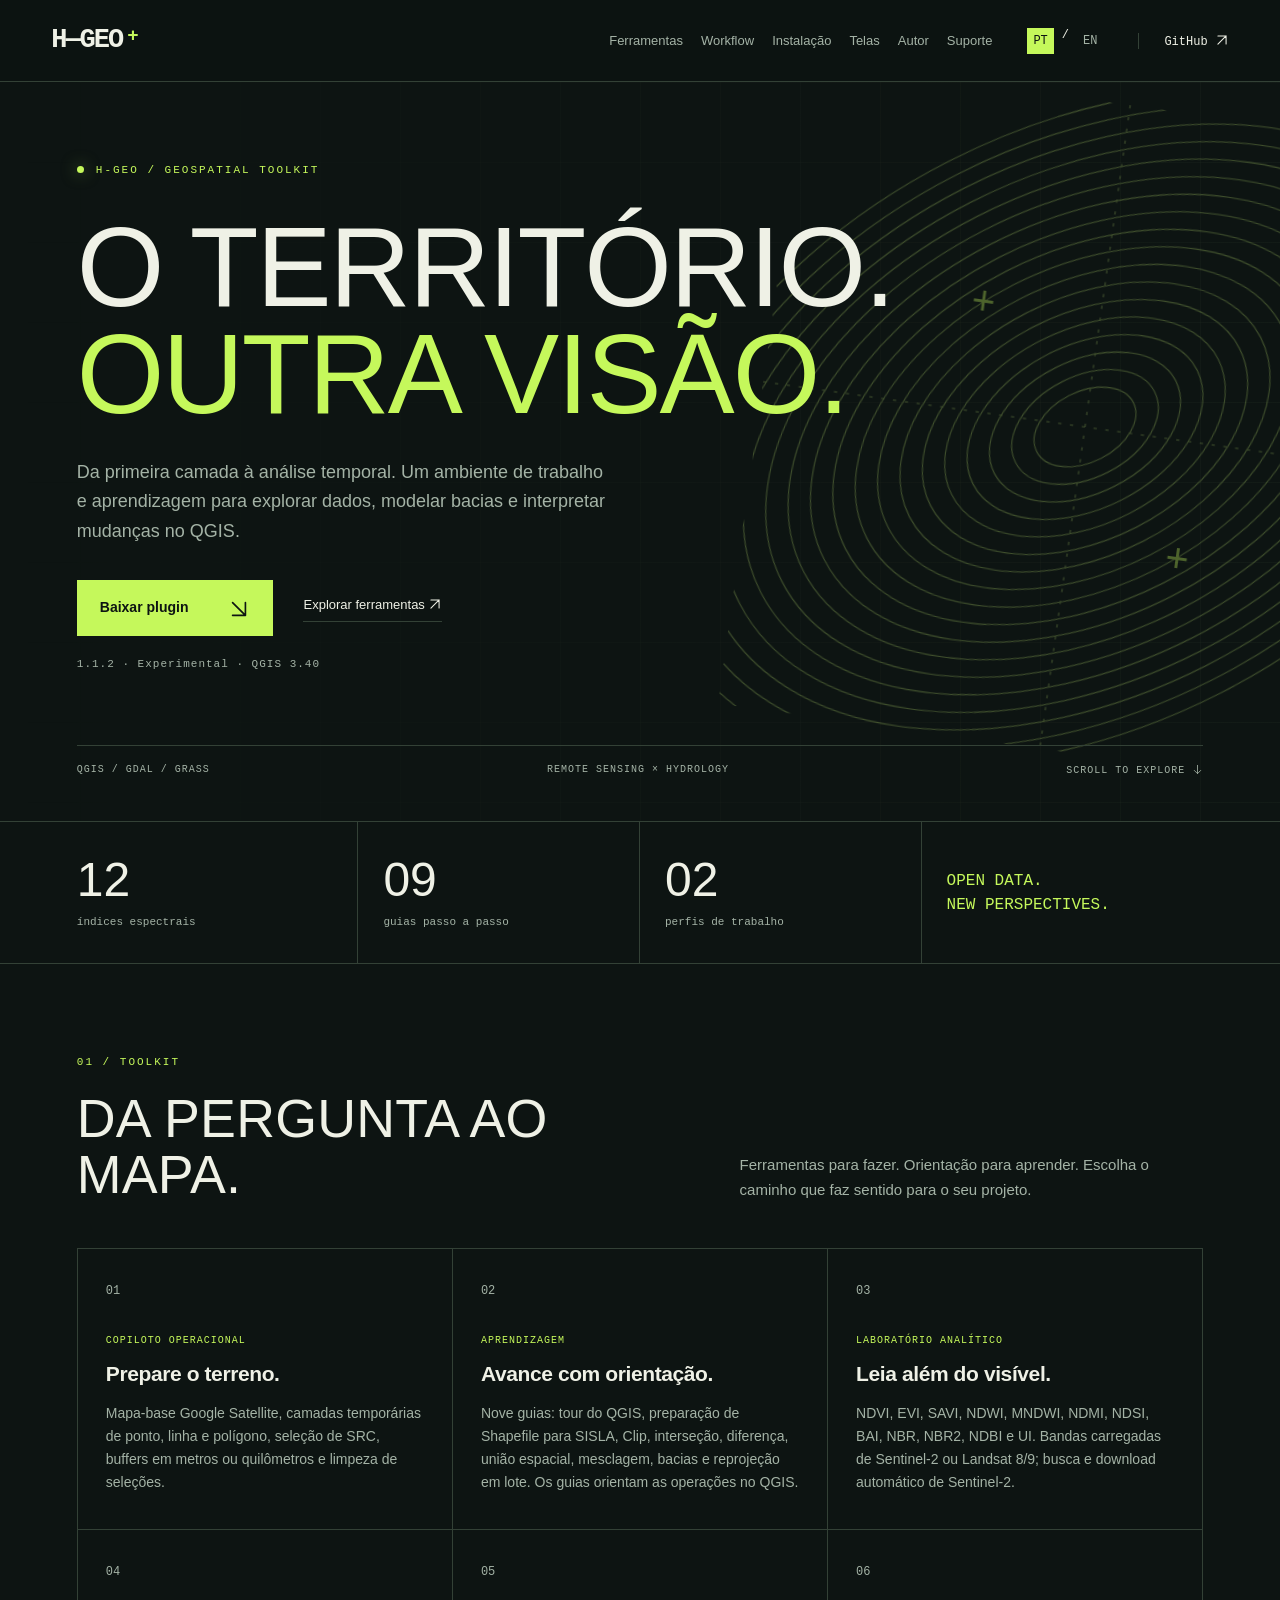
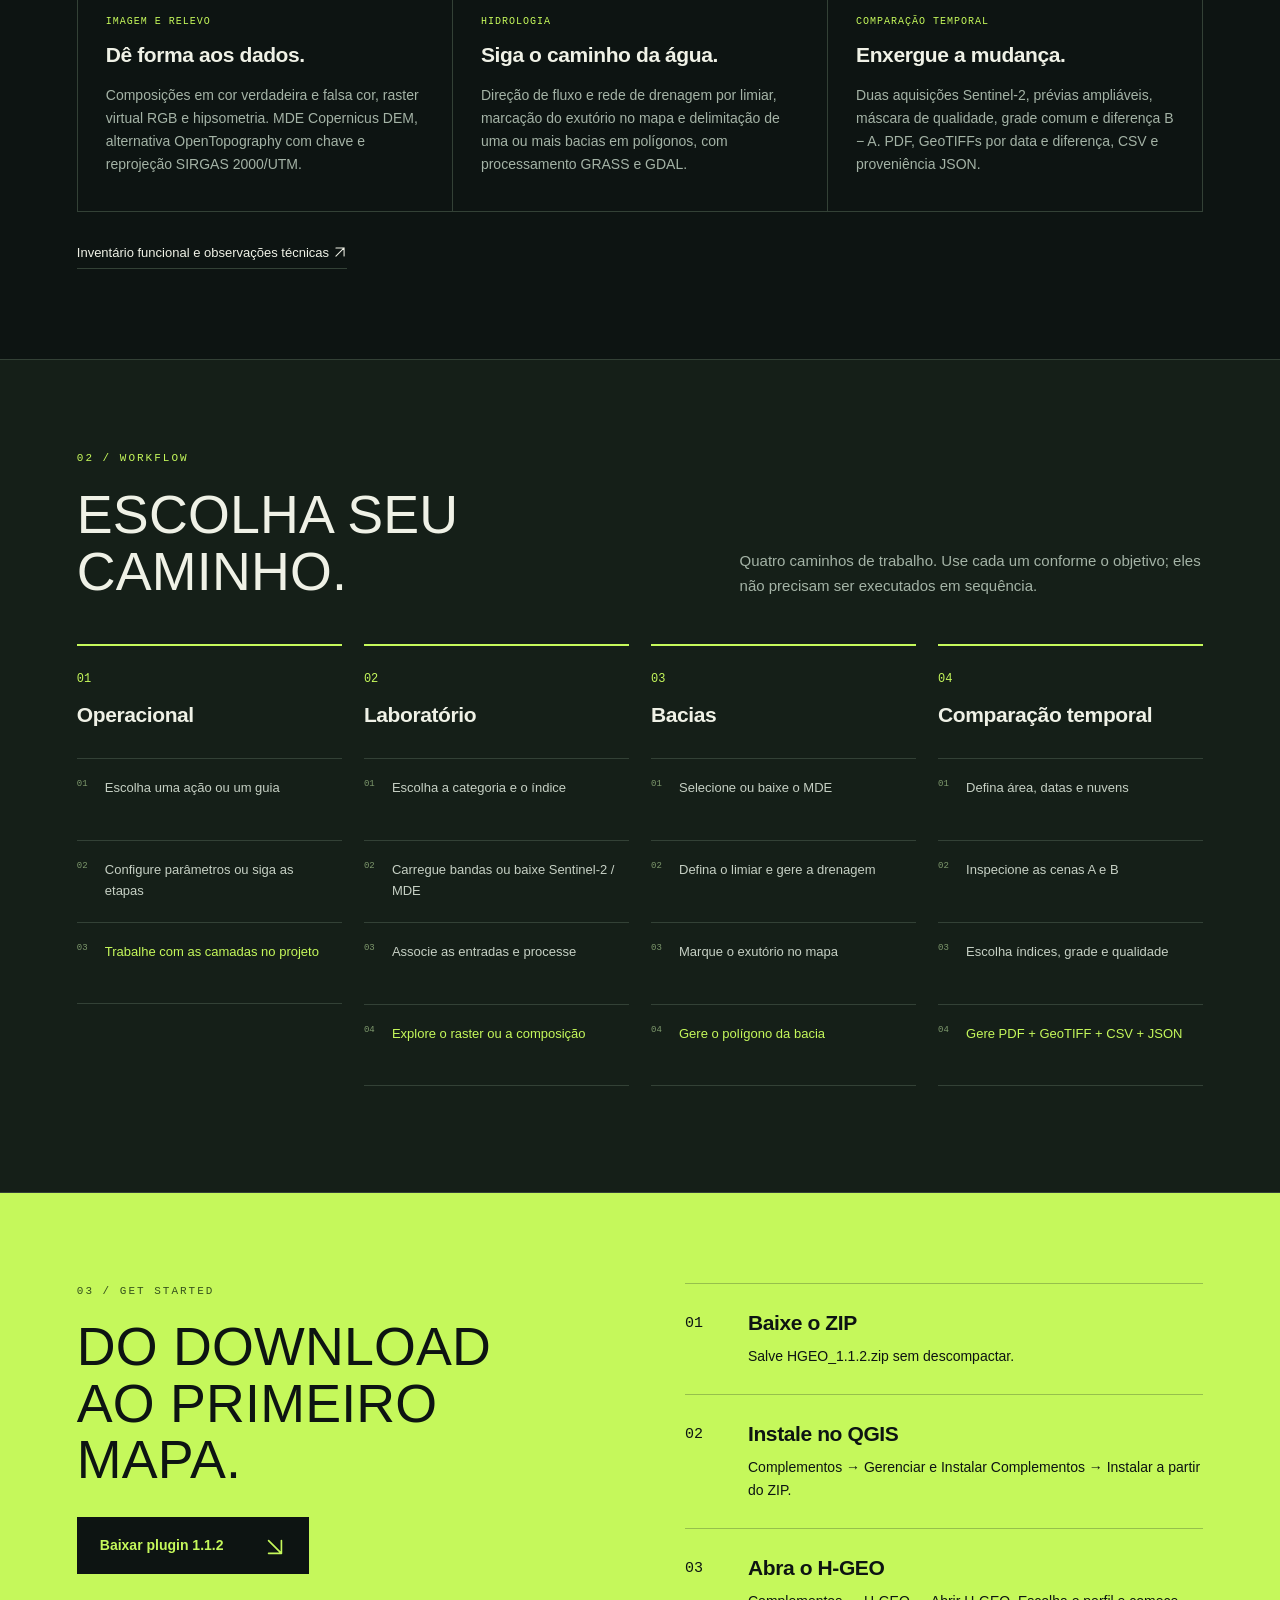
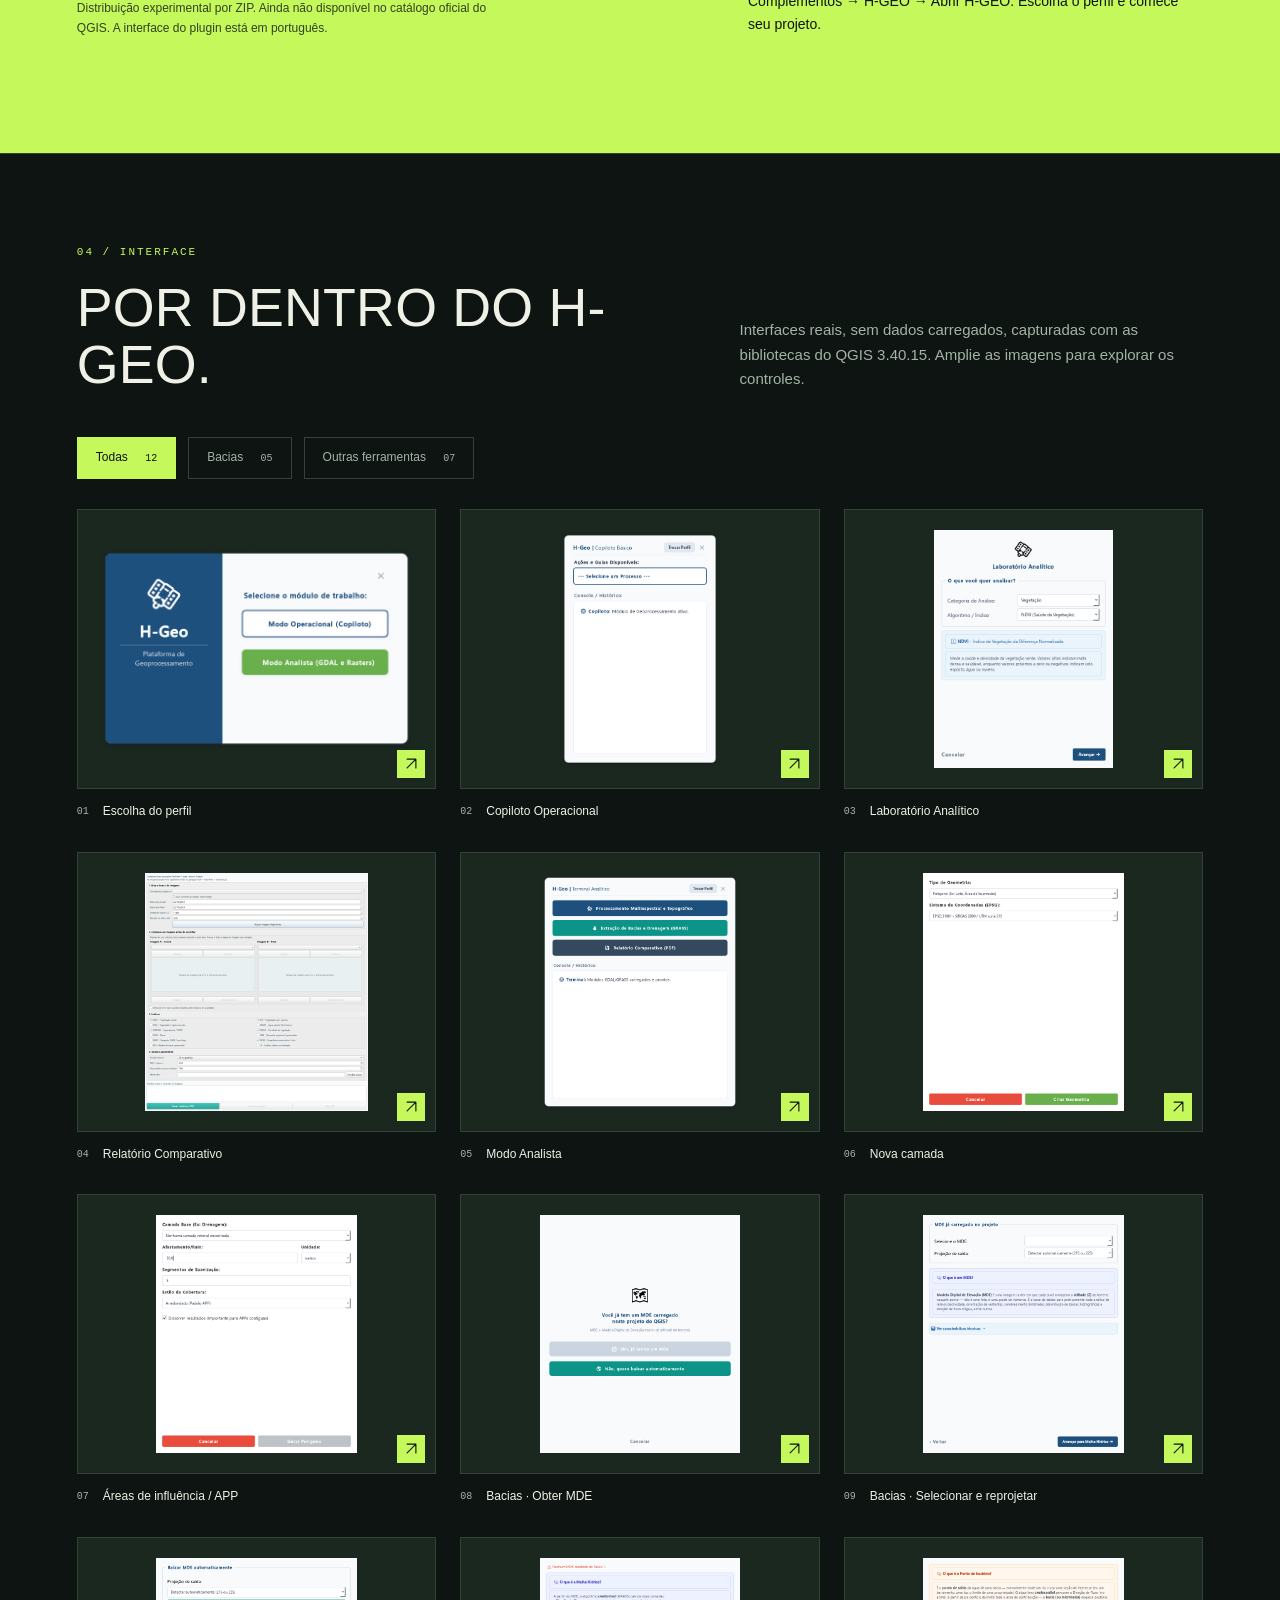
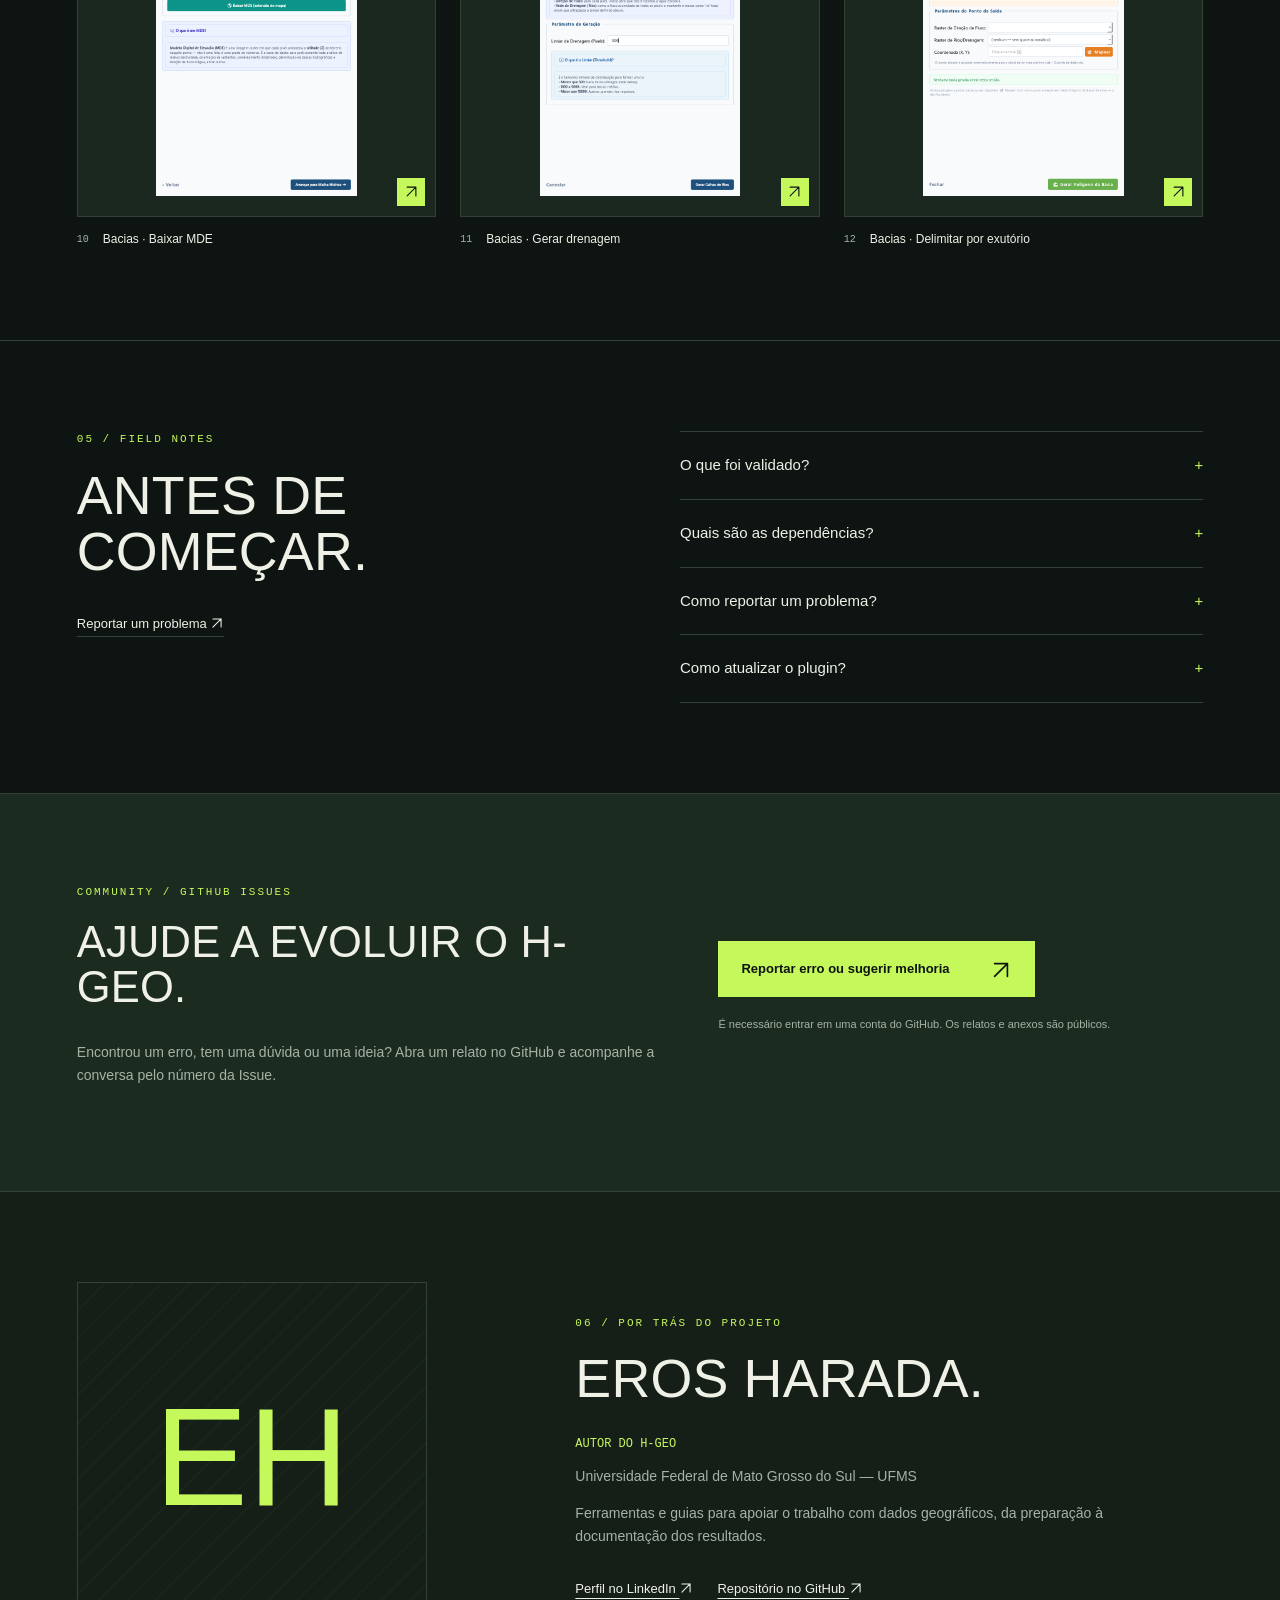
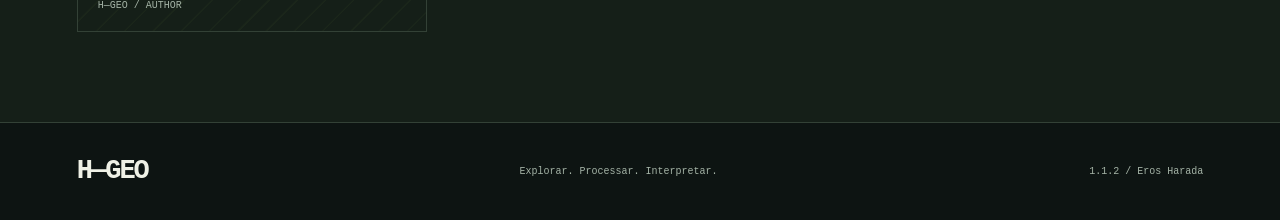
==== commit 6ce26092: "Substitui setas emoji por ícones SVG" ====
--- a/index.html
+++ b/index.html
@@ -1,11 +1,11 @@
-<!doctype html><html lang="pt-BR"><head><meta charset="utf-8"><meta name="viewport" content="width=device-width,initial-scale=1"><meta name="description" content="Da primeira camada à análise temporal. Um ambiente de trabalho e aprendizagem para explorar dados, modelar bacias e interpretar mudanças no QGIS."><meta name="theme-color" content="#0d1412"><title>H-GEO — Geotecnologia, sem fronteiras.</title><link rel="alternate" hreflang="pt-BR" href="https://haradaeros-hub.github.io/hgeo/"><link rel="alternate" hreflang="en" href="https://haradaeros-hub.github.io/hgeo/en.html"><link rel="stylesheet" href="site.css?v=2"><script src="site.js?v=2" defer></script><link rel="icon" type="image/svg+xml" href="favicon.svg?v=2"><link rel="icon" type="image/png" sizes="64x64" href="favicon.png?v=2"><link rel="apple-touch-icon" href="apple-touch-icon.png"></head><body>
-<a class="skip" href="#inicio">Pular para o conteúdo</a><header class="topbar"><a class="brand" href="#inicio">H—GEO<span>+</span></a><nav aria-label="Navegação principal"><a href="#ferramentas">Ferramentas</a><a href="#workflow">Workflow</a><a href="#instalacao">Instalação</a><a href="#galeria">Telas</a><a href="#autor">Autor</a><a href="#suporte">Suporte</a></nav><div class="language" aria-label="Language"><a href="index.html" aria-current="page">PT</a><span>/</span><a href="en.html" >EN</a></div><a class="top-git" href="https://github.com/haradaeros-hub/hgeo" aria-label="GitHub">GitHub ↗</a></header>
-<main><section class="hero" id="inicio"><div class="hero-grid" aria-hidden="true"></div><div class="hero-orbit" aria-hidden="true"><svg viewBox="0 0 600 600"><g fill="none" stroke="currentColor"><ellipse cx="300" cy="300" rx="50" ry="32.5" transform="rotate(-35 300 300)"/><ellipse cx="300" cy="300" rx="72" ry="46.800000000000004" transform="rotate(-35 300 300)"/><ellipse cx="300" cy="300" rx="94" ry="61.1" transform="rotate(-35 300 300)"/><ellipse cx="300" cy="300" rx="116" ry="75.4" transform="rotate(-35 300 300)"/><ellipse cx="300" cy="300" rx="138" ry="89.7" transform="rotate(-35 300 300)"/><ellipse cx="300" cy="300" rx="160" ry="104.0" transform="rotate(-35 300 300)"/><ellipse cx="300" cy="300" rx="182" ry="118.3" transform="rotate(-35 300 300)"/><ellipse cx="300" cy="300" rx="204" ry="132.6" transform="rotate(-35 300 300)"/><ellipse cx="300" cy="300" rx="226" ry="146.9" transform="rotate(-35 300 300)"/><ellipse cx="300" cy="300" rx="248" ry="161.20000000000002" transform="rotate(-35 300 300)"/><ellipse cx="300" cy="300" rx="270" ry="175.5" transform="rotate(-35 300 300)"/><ellipse cx="300" cy="300" rx="292" ry="189.8" transform="rotate(-35 300 300)"/><ellipse cx="300" cy="300" rx="314" ry="204.1" transform="rotate(-35 300 300)"/><ellipse cx="300" cy="300" rx="336" ry="218.4" transform="rotate(-35 300 300)"/><ellipse cx="300" cy="300" rx="358" ry="232.70000000000002" transform="rotate(-35 300 300)"/><ellipse cx="300" cy="300" rx="380" ry="247.0" transform="rotate(-35 300 300)"/><ellipse cx="300" cy="300" rx="402" ry="261.3" transform="rotate(-35 300 300)"/><ellipse cx="300" cy="300" rx="424" ry="275.6" transform="rotate(-35 300 300)"/></g><path d="M300 0V600M0 300H600" stroke="currentColor" stroke-dasharray="3 8"/></svg><span class="cross one">+</span><span class="cross two">+</span></div><div class="hero-body"><div class="eyebrow"><span class="signal"></span>H-GEO / GEOSPATIAL TOOLKIT</div><h1>O TERRITÓRIO.<br><em>OUTRA VISÃO.</em></h1><p class="hero-intro">Da primeira camada à análise temporal. Um ambiente de trabalho e aprendizagem para explorar dados, modelar bacias e interpretar mudanças no QGIS.</p><div class="hero-actions"><a class="button" href="HGEO_1.1.2.zip" download>Baixar plugin <span>↘</span></a><a class="text-link" href="#ferramentas">Explorar ferramentas ↗</a></div><div class="release">1.1.2 · Experimental · QGIS 3.40</div></div><div class="hero-bottom"><span>QGIS / GDAL / GRASS</span><span>REMOTE SENSING × HYDROLOGY</span><span>SCROLL TO EXPLORE ↓</span></div></section>
+<!doctype html><html lang="pt-BR"><head><meta charset="utf-8"><meta name="viewport" content="width=device-width,initial-scale=1"><meta name="description" content="Da primeira camada à análise temporal. Um ambiente de trabalho e aprendizagem para explorar dados, modelar bacias e interpretar mudanças no QGIS."><meta name="theme-color" content="#0d1412"><title>H-GEO — Geotecnologia, sem fronteiras.</title><link rel="alternate" hreflang="pt-BR" href="https://haradaeros-hub.github.io/hgeo/"><link rel="alternate" hreflang="en" href="https://haradaeros-hub.github.io/hgeo/en.html"><link rel="stylesheet" href="site.css?v=4"><script src="site.js?v=2" defer></script><link rel="icon" type="image/svg+xml" href="favicon.svg?v=2"><link rel="icon" type="image/png" sizes="64x64" href="favicon.png?v=2"><link rel="apple-touch-icon" href="apple-touch-icon.png"></head><body>
+<a class="skip" href="#inicio">Pular para o conteúdo</a><header class="topbar"><a class="brand" href="#inicio">H—GEO<span>+</span></a><nav aria-label="Navegação principal"><a href="#ferramentas">Ferramentas</a><a href="#workflow">Workflow</a><a href="#instalacao">Instalação</a><a href="#galeria">Telas</a><a href="#autor">Autor</a><a href="#suporte">Suporte</a></nav><div class="language" aria-label="Language"><a href="index.html" aria-current="page">PT</a><span>/</span><a href="en.html" >EN</a></div><a class="top-git" href="https://github.com/haradaeros-hub/hgeo" aria-label="GitHub">GitHub <svg class="arrow-icon" viewBox="0 0 24 24" aria-hidden="true" focusable="false"><path d="M5 19 19 5M5 5h14v14"/></svg></a></header>
+<main><section class="hero" id="inicio"><div class="hero-grid" aria-hidden="true"></div><div class="hero-orbit" aria-hidden="true"><svg viewBox="0 0 600 600"><g fill="none" stroke="currentColor"><ellipse cx="300" cy="300" rx="50" ry="32.5" transform="rotate(-35 300 300)"/><ellipse cx="300" cy="300" rx="72" ry="46.800000000000004" transform="rotate(-35 300 300)"/><ellipse cx="300" cy="300" rx="94" ry="61.1" transform="rotate(-35 300 300)"/><ellipse cx="300" cy="300" rx="116" ry="75.4" transform="rotate(-35 300 300)"/><ellipse cx="300" cy="300" rx="138" ry="89.7" transform="rotate(-35 300 300)"/><ellipse cx="300" cy="300" rx="160" ry="104.0" transform="rotate(-35 300 300)"/><ellipse cx="300" cy="300" rx="182" ry="118.3" transform="rotate(-35 300 300)"/><ellipse cx="300" cy="300" rx="204" ry="132.6" transform="rotate(-35 300 300)"/><ellipse cx="300" cy="300" rx="226" ry="146.9" transform="rotate(-35 300 300)"/><ellipse cx="300" cy="300" rx="248" ry="161.20000000000002" transform="rotate(-35 300 300)"/><ellipse cx="300" cy="300" rx="270" ry="175.5" transform="rotate(-35 300 300)"/><ellipse cx="300" cy="300" rx="292" ry="189.8" transform="rotate(-35 300 300)"/><ellipse cx="300" cy="300" rx="314" ry="204.1" transform="rotate(-35 300 300)"/><ellipse cx="300" cy="300" rx="336" ry="218.4" transform="rotate(-35 300 300)"/><ellipse cx="300" cy="300" rx="358" ry="232.70000000000002" transform="rotate(-35 300 300)"/><ellipse cx="300" cy="300" rx="380" ry="247.0" transform="rotate(-35 300 300)"/><ellipse cx="300" cy="300" rx="402" ry="261.3" transform="rotate(-35 300 300)"/><ellipse cx="300" cy="300" rx="424" ry="275.6" transform="rotate(-35 300 300)"/></g><path d="M300 0V600M0 300H600" stroke="currentColor" stroke-dasharray="3 8"/></svg><span class="cross one">+</span><span class="cross two">+</span></div><div class="hero-body"><div class="eyebrow"><span class="signal"></span>H-GEO / GEOSPATIAL TOOLKIT</div><h1>O TERRITÓRIO.<br><em>OUTRA VISÃO.</em></h1><p class="hero-intro">Da primeira camada à análise temporal. Um ambiente de trabalho e aprendizagem para explorar dados, modelar bacias e interpretar mudanças no QGIS.</p><div class="hero-actions"><a class="button" href="HGEO_1.1.2.zip" download>Baixar plugin <span><svg class="arrow-icon" viewBox="0 0 24 24" aria-hidden="true" focusable="false"><path d="m5 5 14 14M5 19h14V5"/></svg></span></a><a class="text-link" href="#ferramentas">Explorar ferramentas <svg class="arrow-icon" viewBox="0 0 24 24" aria-hidden="true" focusable="false"><path d="M5 19 19 5M5 5h14v14"/></svg></a></div><div class="release">1.1.2 · Experimental · QGIS 3.40</div></div><div class="hero-bottom"><span>QGIS / GDAL / GRASS</span><span>REMOTE SENSING × HYDROLOGY</span><span>SCROLL TO EXPLORE <svg class="arrow-icon" viewBox="0 0 24 24" aria-hidden="true" focusable="false"><path d="M12 3v18m-7-7 7 7 7-7"/></svg></span></div></section>
 <div class="metrics"><div><b>12</b><span>índices espectrais</span></div><div><b>09</b><span>guias passo a passo</span></div><div><b>02</b><span>perfis de trabalho</span></div><div class="metric-label">OPEN DATA.<br>NEW PERSPECTIVES.</div></div>
-<section class="section" id="ferramentas"><div class="section-head"><div><div class="eyebrow">01 / TOOLKIT</div><h2>DA PERGUNTA AO MAPA.</h2></div><p>Ferramentas para fazer. Orientação para aprender. Escolha o caminho que faz sentido para o seu projeto.</p></div><div class="tool-grid"><article class="tool-card"><span class="card-no">01</span><div class="eyebrow">COPILOTO OPERACIONAL</div><h3>Prepare o terreno.</h3><p>Mapa-base Google Satellite, camadas temporárias de ponto, linha e polígono, seleção de SRC, buffers em metros ou quilômetros e limpeza de seleções.</p></article><article class="tool-card"><span class="card-no">02</span><div class="eyebrow">APRENDIZAGEM</div><h3>Avance com orientação.</h3><p>Nove guias: tour do QGIS, preparação de Shapefile para SISLA, Clip, interseção, diferença, união espacial, mesclagem, bacias e reprojeção em lote. Os guias orientam as operações no QGIS.</p></article><article class="tool-card"><span class="card-no">03</span><div class="eyebrow">LABORATÓRIO ANALÍTICO</div><h3>Leia além do visível.</h3><p>NDVI, EVI, SAVI, NDWI, MNDWI, NDMI, NDSI, BAI, NBR, NBR2, NDBI e UI. Bandas carregadas de Sentinel-2 ou Landsat 8/9; busca e download automático de Sentinel-2.</p></article><article class="tool-card"><span class="card-no">04</span><div class="eyebrow">IMAGEM E RELEVO</div><h3>Dê forma aos dados.</h3><p>Composições em cor verdadeira e falsa cor, raster virtual RGB e hipsometria. MDE Copernicus DEM, alternativa OpenTopography com chave e reprojeção SIRGAS 2000/UTM.</p></article><article class="tool-card"><span class="card-no">05</span><div class="eyebrow">HIDROLOGIA</div><h3>Siga o caminho da água.</h3><p>Direção de fluxo e rede de drenagem por limiar, marcação do exutório no mapa e delimitação de uma ou mais bacias em polígonos, com processamento GRASS e GDAL.</p></article><article class="tool-card"><span class="card-no">06</span><div class="eyebrow">COMPARAÇÃO TEMPORAL</div><h3>Enxergue a mudança.</h3><p>Duas aquisições Sentinel-2, prévias ampliáveis, máscara de qualidade, grade comum e diferença B − A. PDF, GeoTIFFs por data e diferença, CSV e proveniência JSON.</p></article></div><a class="text-link inventory" href="https://github.com/haradaeros-hub/hgeo/blob/main/ESCOPO_HGEO.md">Inventário funcional e observações técnicas ↗</a></section>
+<section class="section" id="ferramentas"><div class="section-head"><div><div class="eyebrow">01 / TOOLKIT</div><h2>DA PERGUNTA AO MAPA.</h2></div><p>Ferramentas para fazer. Orientação para aprender. Escolha o caminho que faz sentido para o seu projeto.</p></div><div class="tool-grid"><article class="tool-card"><span class="card-no">01</span><div class="eyebrow">COPILOTO OPERACIONAL</div><h3>Prepare o terreno.</h3><p>Mapa-base Google Satellite, camadas temporárias de ponto, linha e polígono, seleção de SRC, buffers em metros ou quilômetros e limpeza de seleções.</p></article><article class="tool-card"><span class="card-no">02</span><div class="eyebrow">APRENDIZAGEM</div><h3>Avance com orientação.</h3><p>Nove guias: tour do QGIS, preparação de Shapefile para SISLA, Clip, interseção, diferença, união espacial, mesclagem, bacias e reprojeção em lote. Os guias orientam as operações no QGIS.</p></article><article class="tool-card"><span class="card-no">03</span><div class="eyebrow">LABORATÓRIO ANALÍTICO</div><h3>Leia além do visível.</h3><p>NDVI, EVI, SAVI, NDWI, MNDWI, NDMI, NDSI, BAI, NBR, NBR2, NDBI e UI. Bandas carregadas de Sentinel-2 ou Landsat 8/9; busca e download automático de Sentinel-2.</p></article><article class="tool-card"><span class="card-no">04</span><div class="eyebrow">IMAGEM E RELEVO</div><h3>Dê forma aos dados.</h3><p>Composições em cor verdadeira e falsa cor, raster virtual RGB e hipsometria. MDE Copernicus DEM, alternativa OpenTopography com chave e reprojeção SIRGAS 2000/UTM.</p></article><article class="tool-card"><span class="card-no">05</span><div class="eyebrow">HIDROLOGIA</div><h3>Siga o caminho da água.</h3><p>Direção de fluxo e rede de drenagem por limiar, marcação do exutório no mapa e delimitação de uma ou mais bacias em polígonos, com processamento GRASS e GDAL.</p></article><article class="tool-card"><span class="card-no">06</span><div class="eyebrow">COMPARAÇÃO TEMPORAL</div><h3>Enxergue a mudança.</h3><p>Duas aquisições Sentinel-2, prévias ampliáveis, máscara de qualidade, grade comum e diferença B − A. PDF, GeoTIFFs por data e diferença, CSV e proveniência JSON.</p></article></div><a class="text-link inventory" href="https://github.com/haradaeros-hub/hgeo/blob/main/ESCOPO_HGEO.md">Inventário funcional e observações técnicas <svg class="arrow-icon" viewBox="0 0 24 24" aria-hidden="true" focusable="false"><path d="M5 19 19 5M5 5h14v14"/></svg></a></section>
 <section class="section workflow-section" id="workflow"><div class="section-head"><div><div class="eyebrow">02 / WORKFLOW</div><h2>ESCOLHA SEU CAMINHO.</h2></div><p>Quatro caminhos de trabalho. Use cada um conforme o objetivo; eles não precisam ser executados em sequência.</p></div><div class="flow-lanes"><article class="flow-lane"><div class="lane-head"><span>01</span><h3>Operacional</h3></div><ol><li>Escolha uma ação ou um guia</li><li>Configure parâmetros ou siga as etapas</li><li>Trabalhe com as camadas no projeto</li></ol></article><article class="flow-lane"><div class="lane-head"><span>02</span><h3>Laboratório</h3></div><ol><li>Escolha a categoria e o índice</li><li>Carregue bandas ou baixe Sentinel-2 / MDE</li><li>Associe as entradas e processe</li><li>Explore o raster ou a composição</li></ol></article><article class="flow-lane"><div class="lane-head"><span>03</span><h3>Bacias</h3></div><ol><li>Selecione ou baixe o MDE</li><li>Defina o limiar e gere a drenagem</li><li>Marque o exutório no mapa</li><li>Gere o polígono da bacia</li></ol></article><article class="flow-lane"><div class="lane-head"><span>04</span><h3>Comparação temporal</h3></div><ol><li>Defina área, datas e nuvens</li><li>Inspecione as cenas A e B</li><li>Escolha índices, grade e qualidade</li><li>Gere PDF + GeoTIFF + CSV + JSON</li></ol></article></div></section>
-<section class="section install-section" id="instalacao"><div><div class="eyebrow">03 / GET STARTED</div><h2>DO DOWNLOAD<br>AO PRIMEIRO MAPA.</h2><a class="button" href="HGEO_1.1.2.zip" download>Baixar plugin 1.1.2 <span>↘</span></a><p class="notice">Distribuição experimental por ZIP. Ainda não disponível no catálogo oficial do QGIS. A interface do plugin está em português.</p></div><div><div class="install-step"><span>01</span><div><h3>Baixe o ZIP</h3><p>Salve HGEO_1.1.2.zip sem descompactar.</p></div></div><div class="install-step"><span>02</span><div><h3>Instale no QGIS</h3><p>Complementos → Gerenciar e Instalar Complementos → Instalar a partir do ZIP.</p></div></div><div class="install-step"><span>03</span><div><h3>Abra o H-GEO</h3><p>Complementos → H-GEO → Abrir H-GEO. Escolha o perfil e comece seu projeto.</p></div></div></div></section>
-<section class="section" id="galeria"><div class="section-head"><div><div class="eyebrow">04 / INTERFACE</div><h2>POR DENTRO DO H-GEO.</h2></div><p>Interfaces reais, sem dados carregados, capturadas com as bibliotecas do QGIS 3.40.15. Amplie as imagens para explorar os controles.</p></div><div class="filters" role="group" aria-label="Filtrar telas"><button data-filter="all" aria-pressed="true">Todas <span>12</span></button><button data-filter="basins" aria-pressed="false">Bacias <span>05</span></button><button data-filter="tools" aria-pressed="false">Outras ferramentas <span>07</span></button></div><div class="gallery"><figure data-category="tools"><button class="image-open" data-image="hgeo-boas-vindas.png" data-caption="Escolha do perfil" aria-label="Ampliar: Escolha do perfil"><img src="hgeo-boas-vindas.png" alt="Escolha do perfil" loading="lazy"><span>↗</span></button><figcaption><span>01</span>Escolha do perfil</figcaption></figure><figure data-category="tools"><button class="image-open" data-image="hgeo-copiloto.png" data-caption="Copiloto Operacional" aria-label="Ampliar: Copiloto Operacional"><img src="hgeo-copiloto.png" alt="Copiloto Operacional" loading="lazy"><span>↗</span></button><figcaption><span>02</span>Copiloto Operacional</figcaption></figure><figure data-category="tools"><button class="image-open" data-image="hgeo-laboratorio.png" data-caption="Laboratório Analítico" aria-label="Ampliar: Laboratório Analítico"><img src="hgeo-laboratorio.png" alt="Laboratório Analítico" loading="lazy"><span>↗</span></button><figcaption><span>03</span>Laboratório Analítico</figcaption></figure><figure data-category="tools"><button class="image-open" data-image="hgeo-relatorio.png" data-caption="Relatório Comparativo" aria-label="Ampliar: Relatório Comparativo"><img src="hgeo-relatorio.png" alt="Relatório Comparativo" loading="lazy"><span>↗</span></button><figcaption><span>04</span>Relatório Comparativo</figcaption></figure><figure data-category="tools"><button class="image-open" data-image="hgeo-analista.png" data-caption="Modo Analista" aria-label="Ampliar: Modo Analista"><img src="hgeo-analista.png" alt="Modo Analista" loading="lazy"><span>↗</span></button><figcaption><span>05</span>Modo Analista</figcaption></figure><figure data-category="tools"><button class="image-open" data-image="hgeo-nova-camada.png" data-caption="Nova camada" aria-label="Ampliar: Nova camada"><img src="hgeo-nova-camada.png" alt="Nova camada" loading="lazy"><span>↗</span></button><figcaption><span>06</span>Nova camada</figcaption></figure><figure data-category="tools"><button class="image-open" data-image="hgeo-buffer.png" data-caption="Áreas de influência / APP" aria-label="Ampliar: Áreas de influência / APP"><img src="hgeo-buffer.png" alt="Áreas de influência / APP" loading="lazy"><span>↗</span></button><figcaption><span>07</span>Áreas de influência / APP</figcaption></figure><figure data-category="basins"><button class="image-open" data-image="hgeo-bacias-mde.png" data-caption="Bacias · Obter MDE" aria-label="Ampliar: Bacias · Obter MDE"><img src="hgeo-bacias-mde.png" alt="Bacias · Obter MDE" loading="lazy"><span>↗</span></button><figcaption><span>08</span>Bacias · Obter MDE</figcaption></figure><figure data-category="basins"><button class="image-open" data-image="hgeo-bacias-selecao-mde.png" data-caption="Bacias · Selecionar e reprojetar" aria-label="Ampliar: Bacias · Selecionar e reprojetar"><img src="hgeo-bacias-selecao-mde.png" alt="Bacias · Selecionar e reprojetar" loading="lazy"><span>↗</span></button><figcaption><span>09</span>Bacias · Selecionar e reprojetar</figcaption></figure><figure data-category="basins"><button class="image-open" data-image="hgeo-bacias-download-mde.png" data-caption="Bacias · Baixar MDE" aria-label="Ampliar: Bacias · Baixar MDE"><img src="hgeo-bacias-download-mde.png" alt="Bacias · Baixar MDE" loading="lazy"><span>↗</span></button><figcaption><span>10</span>Bacias · Baixar MDE</figcaption></figure><figure data-category="basins"><button class="image-open" data-image="hgeo-bacias-drenagem.png" data-caption="Bacias · Gerar drenagem" aria-label="Ampliar: Bacias · Gerar drenagem"><img src="hgeo-bacias-drenagem.png" alt="Bacias · Gerar drenagem" loading="lazy"><span>↗</span></button><figcaption><span>11</span>Bacias · Gerar drenagem</figcaption></figure><figure data-category="basins"><button class="image-open" data-image="hgeo-bacias-exutorio.png" data-caption="Bacias · Delimitar por exutório" aria-label="Ampliar: Bacias · Delimitar por exutório"><img src="hgeo-bacias-exutorio.png" alt="Bacias · Delimitar por exutório" loading="lazy"><span>↗</span></button><figcaption><span>12</span>Bacias · Delimitar por exutório</figcaption></figure></div></section>
-<section class="section faq-section" id="duvidas"><div><div class="eyebrow">05 / FIELD NOTES</div><h2>ANTES DE COMEÇAR.</h2><a class="text-link" href="https://github.com/haradaeros-hub/hgeo/issues">Reportar um problema ↗</a></div><div><details><summary>O que foi validado?<span>+</span></summary><p>Importação, abertura dos modos e do relatório, integração dos menus, reutilização das janelas, desativação e um caso de NDVI/NoData com QGIS 3.40.15. Downloads, geração completa de PDF e todos os fluxos com dados reais ainda precisam de validação.</p></details><details><summary>Quais são as dependências?<span>+</span></summary><p>O QGIS e seus provedores de processamento, como GDAL e GRASS, conforme a operação. Downloads exigem internet e cobertura dos serviços. OpenTopography exige chave para o método alternativo.</p></details><details><summary>Como reportar um problema?<span>+</span></summary><p>Informe a versão do QGIS, os passos para reproduzir e a mensagem de erro nas Issues do GitHub. Retire senhas, tokens e informações privadas dos anexos.</p></details><details><summary>Como atualizar o plugin?<span>+</span></summary><p>Aguarde as tarefas terminarem, feche as ferramentas, desative o plugin e instale o novo ZIP pelo gerenciador. Reinicie o QGIS se necessário.</p></details></div></section>
-<section class="section support-section" id="suporte"><div><div class="eyebrow">COMMUNITY / GITHUB ISSUES</div><h2>AJUDE A EVOLUIR O H-GEO.</h2><p>Encontrou um erro, tem uma dúvida ou uma ideia? Abra um relato no GitHub e acompanhe a conversa pelo número da Issue.</p></div><div><a class="button" href="https://github.com/haradaeros-hub/hgeo/issues/new/choose">Reportar erro ou sugerir melhoria <span>↗</span></a><p class="support-note">É necessário entrar em uma conta do GitHub. Os relatos e anexos são públicos.</p></div></section><section class="section author-section" id="autor"><div class="author-monogram" aria-hidden="true">EH<span>H—GEO / AUTHOR</span></div><div><div class="eyebrow">06 / POR TRÁS DO PROJETO</div><h2>EROS HARADA.</h2><div class="author-role">Autor do H-GEO</div><p><a href="https://www.ufms.br/">Universidade Federal de Mato Grosso do Sul — UFMS</a></p><p>Ferramentas e guias para apoiar o trabalho com dados geográficos, da preparação à documentação dos resultados.</p><div class="author-links"><a href="https://www.linkedin.com/in/eros-gabriel-harada-449836323/">Perfil no LinkedIn ↗</a><a href="https://github.com/haradaeros-hub/hgeo">Repositório no GitHub ↗</a></div></div></section>
+<section class="section install-section" id="instalacao"><div><div class="eyebrow">03 / GET STARTED</div><h2>DO DOWNLOAD<br>AO PRIMEIRO MAPA.</h2><a class="button" href="HGEO_1.1.2.zip" download>Baixar plugin 1.1.2 <span><svg class="arrow-icon" viewBox="0 0 24 24" aria-hidden="true" focusable="false"><path d="m5 5 14 14M5 19h14V5"/></svg></span></a><p class="notice">Distribuição experimental por ZIP. Ainda não disponível no catálogo oficial do QGIS. A interface do plugin está em português.</p></div><div><div class="install-step"><span>01</span><div><h3>Baixe o ZIP</h3><p>Salve HGEO_1.1.2.zip sem descompactar.</p></div></div><div class="install-step"><span>02</span><div><h3>Instale no QGIS</h3><p>Complementos → Gerenciar e Instalar Complementos → Instalar a partir do ZIP.</p></div></div><div class="install-step"><span>03</span><div><h3>Abra o H-GEO</h3><p>Complementos → H-GEO → Abrir H-GEO. Escolha o perfil e comece seu projeto.</p></div></div></div></section>
+<section class="section" id="galeria"><div class="section-head"><div><div class="eyebrow">04 / INTERFACE</div><h2>POR DENTRO DO H-GEO.</h2></div><p>Interfaces reais, sem dados carregados, capturadas com as bibliotecas do QGIS 3.40.15. Amplie as imagens para explorar os controles.</p></div><div class="filters" role="group" aria-label="Filtrar telas"><button data-filter="all" aria-pressed="true">Todas <span>12</span></button><button data-filter="basins" aria-pressed="false">Bacias <span>05</span></button><button data-filter="tools" aria-pressed="false">Outras ferramentas <span>07</span></button></div><div class="gallery"><figure data-category="tools"><button class="image-open" data-image="hgeo-boas-vindas.png" data-caption="Escolha do perfil" aria-label="Ampliar: Escolha do perfil"><img src="hgeo-boas-vindas.png" alt="Escolha do perfil" loading="lazy"><span><svg class="arrow-icon" viewBox="0 0 24 24" aria-hidden="true" focusable="false"><path d="M5 19 19 5M5 5h14v14"/></svg></span></button><figcaption><span>01</span>Escolha do perfil</figcaption></figure><figure data-category="tools"><button class="image-open" data-image="hgeo-copiloto.png" data-caption="Copiloto Operacional" aria-label="Ampliar: Copiloto Operacional"><img src="hgeo-copiloto.png" alt="Copiloto Operacional" loading="lazy"><span><svg class="arrow-icon" viewBox="0 0 24 24" aria-hidden="true" focusable="false"><path d="M5 19 19 5M5 5h14v14"/></svg></span></button><figcaption><span>02</span>Copiloto Operacional</figcaption></figure><figure data-category="tools"><button class="image-open" data-image="hgeo-laboratorio.png" data-caption="Laboratório Analítico" aria-label="Ampliar: Laboratório Analítico"><img src="hgeo-laboratorio.png" alt="Laboratório Analítico" loading="lazy"><span><svg class="arrow-icon" viewBox="0 0 24 24" aria-hidden="true" focusable="false"><path d="M5 19 19 5M5 5h14v14"/></svg></span></button><figcaption><span>03</span>Laboratório Analítico</figcaption></figure><figure data-category="tools"><button class="image-open" data-image="hgeo-relatorio.png" data-caption="Relatório Comparativo" aria-label="Ampliar: Relatório Comparativo"><img src="hgeo-relatorio.png" alt="Relatório Comparativo" loading="lazy"><span><svg class="arrow-icon" viewBox="0 0 24 24" aria-hidden="true" focusable="false"><path d="M5 19 19 5M5 5h14v14"/></svg></span></button><figcaption><span>04</span>Relatório Comparativo</figcaption></figure><figure data-category="tools"><button class="image-open" data-image="hgeo-analista.png" data-caption="Modo Analista" aria-label="Ampliar: Modo Analista"><img src="hgeo-analista.png" alt="Modo Analista" loading="lazy"><span><svg class="arrow-icon" viewBox="0 0 24 24" aria-hidden="true" focusable="false"><path d="M5 19 19 5M5 5h14v14"/></svg></span></button><figcaption><span>05</span>Modo Analista</figcaption></figure><figure data-category="tools"><button class="image-open" data-image="hgeo-nova-camada.png" data-caption="Nova camada" aria-label="Ampliar: Nova camada"><img src="hgeo-nova-camada.png" alt="Nova camada" loading="lazy"><span><svg class="arrow-icon" viewBox="0 0 24 24" aria-hidden="true" focusable="false"><path d="M5 19 19 5M5 5h14v14"/></svg></span></button><figcaption><span>06</span>Nova camada</figcaption></figure><figure data-category="tools"><button class="image-open" data-image="hgeo-buffer.png" data-caption="Áreas de influência / APP" aria-label="Ampliar: Áreas de influência / APP"><img src="hgeo-buffer.png" alt="Áreas de influência / APP" loading="lazy"><span><svg class="arrow-icon" viewBox="0 0 24 24" aria-hidden="true" focusable="false"><path d="M5 19 19 5M5 5h14v14"/></svg></span></button><figcaption><span>07</span>Áreas de influência / APP</figcaption></figure><figure data-category="basins"><button class="image-open" data-image="hgeo-bacias-mde.png" data-caption="Bacias · Obter MDE" aria-label="Ampliar: Bacias · Obter MDE"><img src="hgeo-bacias-mde.png" alt="Bacias · Obter MDE" loading="lazy"><span><svg class="arrow-icon" viewBox="0 0 24 24" aria-hidden="true" focusable="false"><path d="M5 19 19 5M5 5h14v14"/></svg></span></button><figcaption><span>08</span>Bacias · Obter MDE</figcaption></figure><figure data-category="basins"><button class="image-open" data-image="hgeo-bacias-selecao-mde.png" data-caption="Bacias · Selecionar e reprojetar" aria-label="Ampliar: Bacias · Selecionar e reprojetar"><img src="hgeo-bacias-selecao-mde.png" alt="Bacias · Selecionar e reprojetar" loading="lazy"><span><svg class="arrow-icon" viewBox="0 0 24 24" aria-hidden="true" focusable="false"><path d="M5 19 19 5M5 5h14v14"/></svg></span></button><figcaption><span>09</span>Bacias · Selecionar e reprojetar</figcaption></figure><figure data-category="basins"><button class="image-open" data-image="hgeo-bacias-download-mde.png" data-caption="Bacias · Baixar MDE" aria-label="Ampliar: Bacias · Baixar MDE"><img src="hgeo-bacias-download-mde.png" alt="Bacias · Baixar MDE" loading="lazy"><span><svg class="arrow-icon" viewBox="0 0 24 24" aria-hidden="true" focusable="false"><path d="M5 19 19 5M5 5h14v14"/></svg></span></button><figcaption><span>10</span>Bacias · Baixar MDE</figcaption></figure><figure data-category="basins"><button class="image-open" data-image="hgeo-bacias-drenagem.png" data-caption="Bacias · Gerar drenagem" aria-label="Ampliar: Bacias · Gerar drenagem"><img src="hgeo-bacias-drenagem.png" alt="Bacias · Gerar drenagem" loading="lazy"><span><svg class="arrow-icon" viewBox="0 0 24 24" aria-hidden="true" focusable="false"><path d="M5 19 19 5M5 5h14v14"/></svg></span></button><figcaption><span>11</span>Bacias · Gerar drenagem</figcaption></figure><figure data-category="basins"><button class="image-open" data-image="hgeo-bacias-exutorio.png" data-caption="Bacias · Delimitar por exutório" aria-label="Ampliar: Bacias · Delimitar por exutório"><img src="hgeo-bacias-exutorio.png" alt="Bacias · Delimitar por exutório" loading="lazy"><span><svg class="arrow-icon" viewBox="0 0 24 24" aria-hidden="true" focusable="false"><path d="M5 19 19 5M5 5h14v14"/></svg></span></button><figcaption><span>12</span>Bacias · Delimitar por exutório</figcaption></figure></div></section>
+<section class="section faq-section" id="duvidas"><div><div class="eyebrow">05 / FIELD NOTES</div><h2>ANTES DE COMEÇAR.</h2><a class="text-link" href="https://github.com/haradaeros-hub/hgeo/issues">Reportar um problema <svg class="arrow-icon" viewBox="0 0 24 24" aria-hidden="true" focusable="false"><path d="M5 19 19 5M5 5h14v14"/></svg></a></div><div><details><summary>O que foi validado?<span>+</span></summary><p>Importação, abertura dos modos e do relatório, integração dos menus, reutilização das janelas, desativação e um caso de NDVI/NoData com QGIS 3.40.15. Downloads, geração completa de PDF e todos os fluxos com dados reais ainda precisam de validação.</p></details><details><summary>Quais são as dependências?<span>+</span></summary><p>O QGIS e seus provedores de processamento, como GDAL e GRASS, conforme a operação. Downloads exigem internet e cobertura dos serviços. OpenTopography exige chave para o método alternativo.</p></details><details><summary>Como reportar um problema?<span>+</span></summary><p>Informe a versão do QGIS, os passos para reproduzir e a mensagem de erro nas Issues do GitHub. Retire senhas, tokens e informações privadas dos anexos.</p></details><details><summary>Como atualizar o plugin?<span>+</span></summary><p>Aguarde as tarefas terminarem, feche as ferramentas, desative o plugin e instale o novo ZIP pelo gerenciador. Reinicie o QGIS se necessário.</p></details></div></section>
+<section class="section support-section" id="suporte"><div><div class="eyebrow">COMMUNITY / GITHUB ISSUES</div><h2>AJUDE A EVOLUIR O H-GEO.</h2><p>Encontrou um erro, tem uma dúvida ou uma ideia? Abra um relato no GitHub e acompanhe a conversa pelo número da Issue.</p></div><div><a class="button" href="https://github.com/haradaeros-hub/hgeo/issues/new/choose">Reportar erro ou sugerir melhoria <span><svg class="arrow-icon" viewBox="0 0 24 24" aria-hidden="true" focusable="false"><path d="M5 19 19 5M5 5h14v14"/></svg></span></a><p class="support-note">É necessário entrar em uma conta do GitHub. Os relatos e anexos são públicos.</p></div></section><section class="section author-section" id="autor"><div class="author-monogram" aria-hidden="true">EH<span>H—GEO / AUTHOR</span></div><div><div class="eyebrow">06 / POR TRÁS DO PROJETO</div><h2>EROS HARADA.</h2><div class="author-role">Autor do H-GEO</div><p><a href="https://www.ufms.br/">Universidade Federal de Mato Grosso do Sul — UFMS</a></p><p>Ferramentas e guias para apoiar o trabalho com dados geográficos, da preparação à documentação dos resultados.</p><div class="author-links"><a href="https://www.linkedin.com/in/eros-gabriel-harada-449836323/">Perfil no LinkedIn <svg class="arrow-icon" viewBox="0 0 24 24" aria-hidden="true" focusable="false"><path d="M5 19 19 5M5 5h14v14"/></svg></a><a href="https://github.com/haradaeros-hub/hgeo">Repositório no GitHub <svg class="arrow-icon" viewBox="0 0 24 24" aria-hidden="true" focusable="false"><path d="M5 19 19 5M5 5h14v14"/></svg></a></div></div></section>
 </main><footer><a class="brand" href="#inicio">H—GEO</a><span>Explorar. Processar. Interpretar.</span><span>1.1.2 / Eros Harada</span></footer><dialog id="lightbox"><div class="lightbox-bar"><span id="image-caption"></span><button id="close-lightbox" aria-label="Fechar imagem">×</button></div><img id="large-image" alt=""></dialog></body></html>
--- a/site.css
+++ b/site.css
@@ -2,3 +2,5 @@
 :root{--bg:#0d1412;--panel:#141e19;--lime:#c5f85b;--text:#eff1e6;--muted:#a4b3a6;--line:#334136;--mono:Consolas,'Courier New',monospace}*{box-sizing:border-box}html{scroll-behavior:smooth;scroll-padding-top:100px}body{margin:0;background:var(--bg);color:var(--text);font:16px/1.65 'Trebuchet MS',sans-serif}a{color:inherit;text-underline-offset:5px}button{font:inherit;cursor:pointer}a:focus-visible,button:focus-visible,summary:focus-visible{outline:3px solid var(--lime);outline-offset:5px}::selection{background:var(--lime);color:var(--bg)}.skip{position:absolute;top:-100px;padding:12px;background:var(--lime);color:var(--bg);z-index:100}.skip:focus{top:0}.topbar{height:82px;padding:0 4vw;display:flex;align-items:center;gap:35px;border-bottom:1px solid var(--line);position:sticky;top:0;z-index:20;background:#0d1412f2;backdrop-filter:blur(12px)}.brand{font:bold 27px/1 var(--mono);letter-spacing:-2px;text-decoration:none;white-space:nowrap}.brand span{color:var(--lime);font-size:19px;vertical-align:top;margin-left:5px}.topbar nav{display:flex;gap:25px;margin-left:auto}.topbar nav a{font-size:13px;text-decoration:none;color:var(--muted)}.topbar nav a:hover{color:var(--lime)}.language{display:flex;gap:8px;font:12px var(--mono)}.language a{text-decoration:none;color:var(--muted);padding:6px}.language a[aria-current]{color:var(--bg);background:var(--lime)}.top-git{font:12px var(--mono);text-decoration:none;border-left:1px solid var(--line);padding-left:25px}.hero{position:relative;padding:80px 6vw 0;overflow:hidden;border-bottom:1px solid var(--line);min-height:740px}.hero-grid{position:absolute;inset:0;background-image:linear-gradient(#52624517 1px,transparent 1px),linear-gradient(90deg,#52624517 1px,transparent 1px);background-size:80px 80px;mask-image:linear-gradient(to right,transparent,#000)}.hero-body{position:relative;max-width:1000px;padding-bottom:75px}.eyebrow{font:11px/1.6 var(--mono);letter-spacing:2px;color:var(--lime);text-transform:uppercase}.signal{display:inline-block;width:7px;height:7px;border-radius:50%;background:var(--lime);margin-right:12px;box-shadow:0 0 16px #c5f86a80}h1{font:normal clamp(65px,8.8vw,145px)/.95 Impact,'Arial Narrow',sans-serif;letter-spacing:-2px;margin:34px 0 30px}h1 em{font-style:normal;color:var(--lime)}.hero-intro{font-size:18px;max-width:540px;color:var(--muted)}.hero-actions{display:flex;align-items:center;gap:30px;margin-top:33px}.button{display:inline-flex;justify-content:space-between;gap:40px;align-items:center;padding:16px 23px;background:var(--lime);color:var(--bg);text-decoration:none;font-size:14px;font-weight:bold;transition:background .2s,transform .2s}.button:hover{background:#dafa9a;transform:translateY(-3px)}.button span{font-size:24px;line-height:1}.text-link{font-size:13px;text-decoration:none;border-bottom:1px solid var(--line);padding-bottom:5px}.text-link:hover{color:var(--lime)}.release{font:11px var(--mono);letter-spacing:1px;color:var(--muted);margin-top:22px}.hero-orbit{position:absolute;right:-130px;top:20px;width:650px;height:650px;color:#9cbd5c;opacity:.35;transform:rotate(8deg);pointer-events:none}.hero-orbit svg{width:100%;height:100%;animation:orbit-in 1.8s ease-out both}.cross{position:absolute;font:40px var(--mono);color:var(--lime)}.cross.one{top:30%;left:30%}.cross.two{top:65%;left:65%}.hero-bottom{position:relative;display:flex;justify-content:space-between;gap:15px;padding:18px 0;border-top:1px solid var(--line);font:10px var(--mono);letter-spacing:1px;color:var(--muted)}.metrics{display:grid;grid-template-columns:repeat(4,1fr);border-bottom:1px solid var(--line);padding:0 6vw}.metrics>div{padding:30px 25px;border-right:1px solid var(--line)}.metrics>div:first-child{padding-left:0}.metrics>div:last-child{border:0}.metrics b{font:48px Impact,sans-serif;display:block}.metrics span{font:11px var(--mono);color:var(--muted)}.metric-label{font:16px/1.5 var(--mono);color:var(--lime);display:flex;align-items:center}.section{padding:90px 6vw;border-bottom:1px solid var(--line)}h2{font:normal clamp(36px,4.2vw,62px)/1.05 Impact,sans-serif;letter-spacing:.2px;margin:18px 0 30px}.section-head{display:grid;grid-template-columns:1.3fr 1fr;gap:60px;align-items:end;margin-bottom:45px}.section-head h2{margin-bottom:0}.section-head p{max-width:470px;margin:0;color:var(--muted);font-size:15px}.tool-grid{display:grid;grid-template-columns:repeat(3,1fr);border-left:1px solid var(--line);border-top:1px solid var(--line)}.tool-card{position:relative;padding:35px 28px;border-right:1px solid var(--line);border-bottom:1px solid var(--line);transition:background .2s}.tool-card:hover{background:var(--panel)}.card-no{font:12px var(--mono);display:block;color:var(--muted);margin-bottom:35px}.tool-card .eyebrow{font-size:10px;letter-spacing:1px}h3{font-size:21px;line-height:1.2;letter-spacing:-.4px;margin:12px 0 16px}.tool-card p{font-size:14px;color:var(--muted);margin-bottom:0}.inventory{display:inline-block;margin-top:30px}.workflow-section{background:#151f18}.flow-lanes{display:grid;grid-template-columns:repeat(4,1fr);gap:22px}.lane-head{border-top:2px solid var(--lime);padding-top:18px}.lane-head span{font:12px var(--mono);color:var(--lime)}.lane-head h3{margin:12px 0 30px}.flow-lanes ol{padding:0;list-style:none;counter-reset:steps}.flow-lanes li{position:relative;counter-increment:steps;padding:18px 10px 18px 28px;font-size:13px;border-top:1px solid var(--line);min-height:82px;color:#c6d0c4}.flow-lanes li:before{content:counter(steps,decimal-leading-zero);position:absolute;left:0;top:20px;font:9px var(--mono);color:#7d986c}.flow-lanes li:last-child{color:var(--lime);border-bottom:1px solid var(--line)}.install-section{display:grid;grid-template-columns:1fr 1fr;gap:90px;background:var(--lime);color:var(--bg)}.install-section .eyebrow{color:#36521c}.install-step{display:grid;grid-template-columns:45px 1fr;border-top:1px solid #172b2545;padding:26px 0;gap:18px}.install-step>span{font:15px var(--mono);padding-top:5px}.install-step h3{margin:0 0 10px}.install-step p{font-size:14px;margin:0}.install-section .button{background:var(--bg);color:var(--lime)}.notice{font-size:12px;max-width:430px;opacity:.8;margin-top:25px}.filters{display:flex;gap:12px;margin-bottom:30px;flex-wrap:wrap}.filters button{border:1px solid var(--line);background:none;color:var(--muted);padding:10px 18px;font-size:12px}.filters button span{font:10px var(--mono);margin-left:14px}.filters button[aria-pressed=true]{background:var(--lime);color:var(--bg);border-color:var(--lime)}.gallery{display:grid;grid-template-columns:repeat(3,minmax(0,1fr));gap:30px 24px}.gallery figure{margin:0;min-width:0}.gallery figure[hidden]{display:none}.image-open{width:100%;height:280px;border:1px solid var(--line);padding:20px;background:#1b2820;position:relative;overflow:hidden}.image-open img{width:100%;height:100%;object-fit:contain;transition:transform .25s}.image-open:hover img{transform:scale(1.04)}.image-open>span{position:absolute;right:10px;bottom:10px;background:var(--lime);color:var(--bg);width:28px;height:28px;line-height:28px}.gallery figcaption{font-size:12px;padding-top:13px;display:flex;gap:14px}.gallery figcaption span{color:var(--muted);font:10px var(--mono);padding-top:4px}.faq-section{display:grid;grid-template-columns:1fr 1fr;gap:80px}details{border-bottom:1px solid var(--line);padding:21px 0}details:first-child{border-top:1px solid var(--line)}summary{cursor:pointer;list-style:none;font-size:15px;display:flex;justify-content:space-between;gap:20px}summary::-webkit-details-marker{display:none}summary span{color:var(--lime)}details[open] summary span{transform:rotate(45deg)}details p{color:var(--muted);font-size:14px}.author-section{display:grid;grid-template-columns:1fr 1.5fr;gap:80px;background:#151f18;align-items:center}.author-monogram{aspect-ratio:1;border:1px solid var(--line);max-width:350px;display:flex;align-items:center;justify-content:center;position:relative;font:140px Impact,sans-serif;color:var(--lime);background:repeating-linear-gradient(135deg,transparent,transparent 18px,#c5f85b08 19px,#c5f85b08 20px)}.author-monogram span{position:absolute;bottom:20px;left:20px;font:10px var(--mono);color:var(--muted)}.author-role{font:12px var(--mono);text-transform:uppercase;color:var(--lime)}.author-section p{font-size:14px;color:var(--muted);max-width:580px}.author-section p a{text-decoration:none}.author-links{display:flex;flex-wrap:wrap;gap:24px;font-size:13px;margin-top:30px}footer{display:flex;align-items:center;justify-content:space-between;gap:25px;padding:35px 6vw;color:var(--muted);font:10px var(--mono)}footer .brand{color:var(--text)}dialog{padding:0;border:1px solid var(--line);background:var(--panel);color:var(--text);max-width:94vw;width:max-content;max-height:94vh}dialog::backdrop{background:#000d;backdrop-filter:blur(6px)}.lightbox-bar{display:flex;justify-content:space-between;align-items:center;gap:30px;padding:10px 18px;font-size:13px}.lightbox-bar button{background:none;border:0;color:var(--lime);font-size:30px;line-height:1;padding:5px}#large-image{display:block;max-width:90vw;max-height:80vh;object-fit:contain;margin:0 auto}body.modal-open{overflow:hidden}@keyframes orbit-in{from{opacity:0;transform:rotate(-15deg) scale(.9)}to{opacity:1;transform:rotate(0) scale(1)}}@media(min-width:1600px){.hero,.section,.metrics{padding-left:max(6vw,calc((100vw - 1450px)/2));padding-right:max(6vw,calc((100vw - 1450px)/2))}}@media(max-width:1000px){.topbar{gap:18px}.topbar nav{gap:15px}.top-git{display:none}.hero{min-height:660px}.hero-orbit{right:-300px}.tool-grid{grid-template-columns:1fr 1fr}.flow-lanes{grid-template-columns:1fr 1fr}.gallery{grid-template-columns:1fr 1fr}.section-head{gap:35px}.install-section,.faq-section{gap:40px}.author-section{gap:35px}}@media(max-width:680px){html{scroll-padding-top:110px}.topbar{height:auto;min-height:100px;flex-wrap:wrap;padding:18px 6vw;gap:15px;justify-content:space-between}.topbar .brand{font-size:24px}.topbar nav{order:3;flex-basis:100%;justify-content:space-between;margin:0;gap:10px}.topbar nav a{font-size:10px}.language{margin-left:auto}.hero{padding-top:50px;min-height:680px}.hero h1{font-size:clamp(53px,12vw,82px);letter-spacing:-1px}.hero-intro{font-size:16px}.hero-body{padding-bottom:45px}.hero-orbit{right:-370px;top:0;opacity:.2}.hero-actions{gap:18px;flex-wrap:wrap}.hero-bottom span:nth-child(2){display:none}.hero-bottom{font-size:8px}.metrics{grid-template-columns:1fr 1fr}.metrics>div{padding:20px!important;border-bottom:1px solid var(--line)}.metrics b{font-size:38px}.metrics span{font-size:9px}.metric-label{font-size:13px}.section{padding:55px 6vw}.section-head,.install-section,.faq-section,.author-section{grid-template-columns:1fr;gap:25px}.section-head{margin-bottom:30px}h2{font-size:38px}.tool-grid,.flow-lanes{grid-template-columns:1fr}.tool-card{padding:28px}.card-no{margin-bottom:22px}.flow-lanes{gap:25px}.lane-head h3{margin-bottom:20px}.flow-lanes li{min-height:0}.gallery{gap:24px 14px}.image-open{height:210px;padding:12px}.gallery figcaption{font-size:11px;gap:8px}.filters{gap:7px}.filters button{padding:9px 12px;font-size:11px}.filters button span{margin-left:7px}.author-monogram{max-width:230px;font-size:110px}.author-section h2{font-size:48px}footer{flex-wrap:wrap;font-size:9px}.lightbox-bar{font-size:11px}}@media(max-width:400px){.gallery{grid-template-columns:1fr}.image-open{height:300px}}@media(prefers-reduced-motion:reduce){html{scroll-behavior:auto}*,*:before,*:after{animation:none!important;transition:none!important}}
 
 .support-section{display:grid;grid-template-columns:1.2fr 1fr;align-items:center;gap:60px;background:#1c2b20}.support-section h2{font-size:clamp(32px,3.4vw,52px)}.support-section p{max-width:620px;color:var(--muted);font-size:14px}.support-note{font-size:11px!important;margin-top:18px}.support-section .button{font-size:13px}.topbar nav{gap:18px}@media(max-width:1000px){.topbar nav{gap:12px}}@media(max-width:680px){.support-section{grid-template-columns:1fr;gap:25px}.topbar nav{gap:6px}.topbar nav a{font-size:9px}}
+
+.arrow-icon{display:inline-block;width:14px;height:14px;vertical-align:-2px;fill:none;stroke:currentColor;stroke-width:1.8;stroke-linecap:round;stroke-linejoin:round;flex-shrink:0}.button .arrow-icon{width:22px;height:22px;vertical-align:middle}.image-open .arrow-icon{width:15px;height:15px;vertical-align:-2px}.hero-bottom .arrow-icon{width:11px;height:11px}
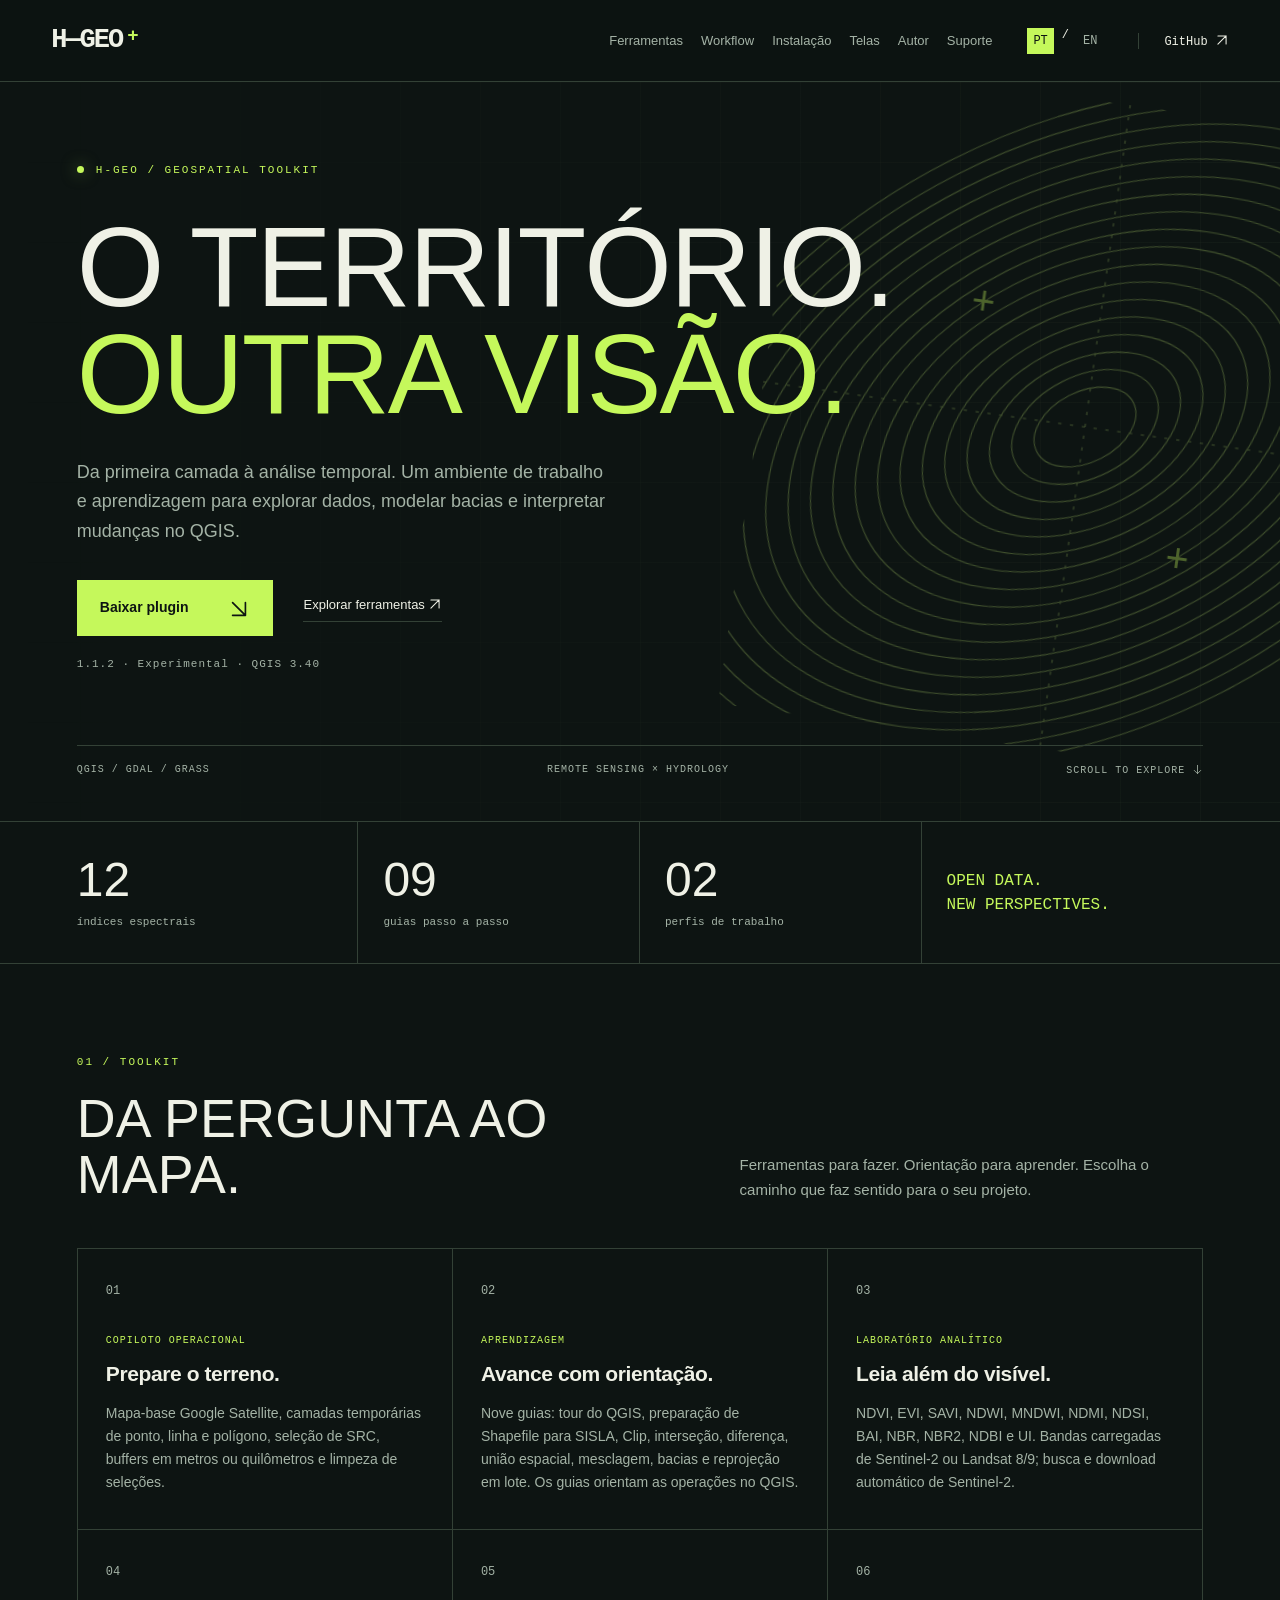
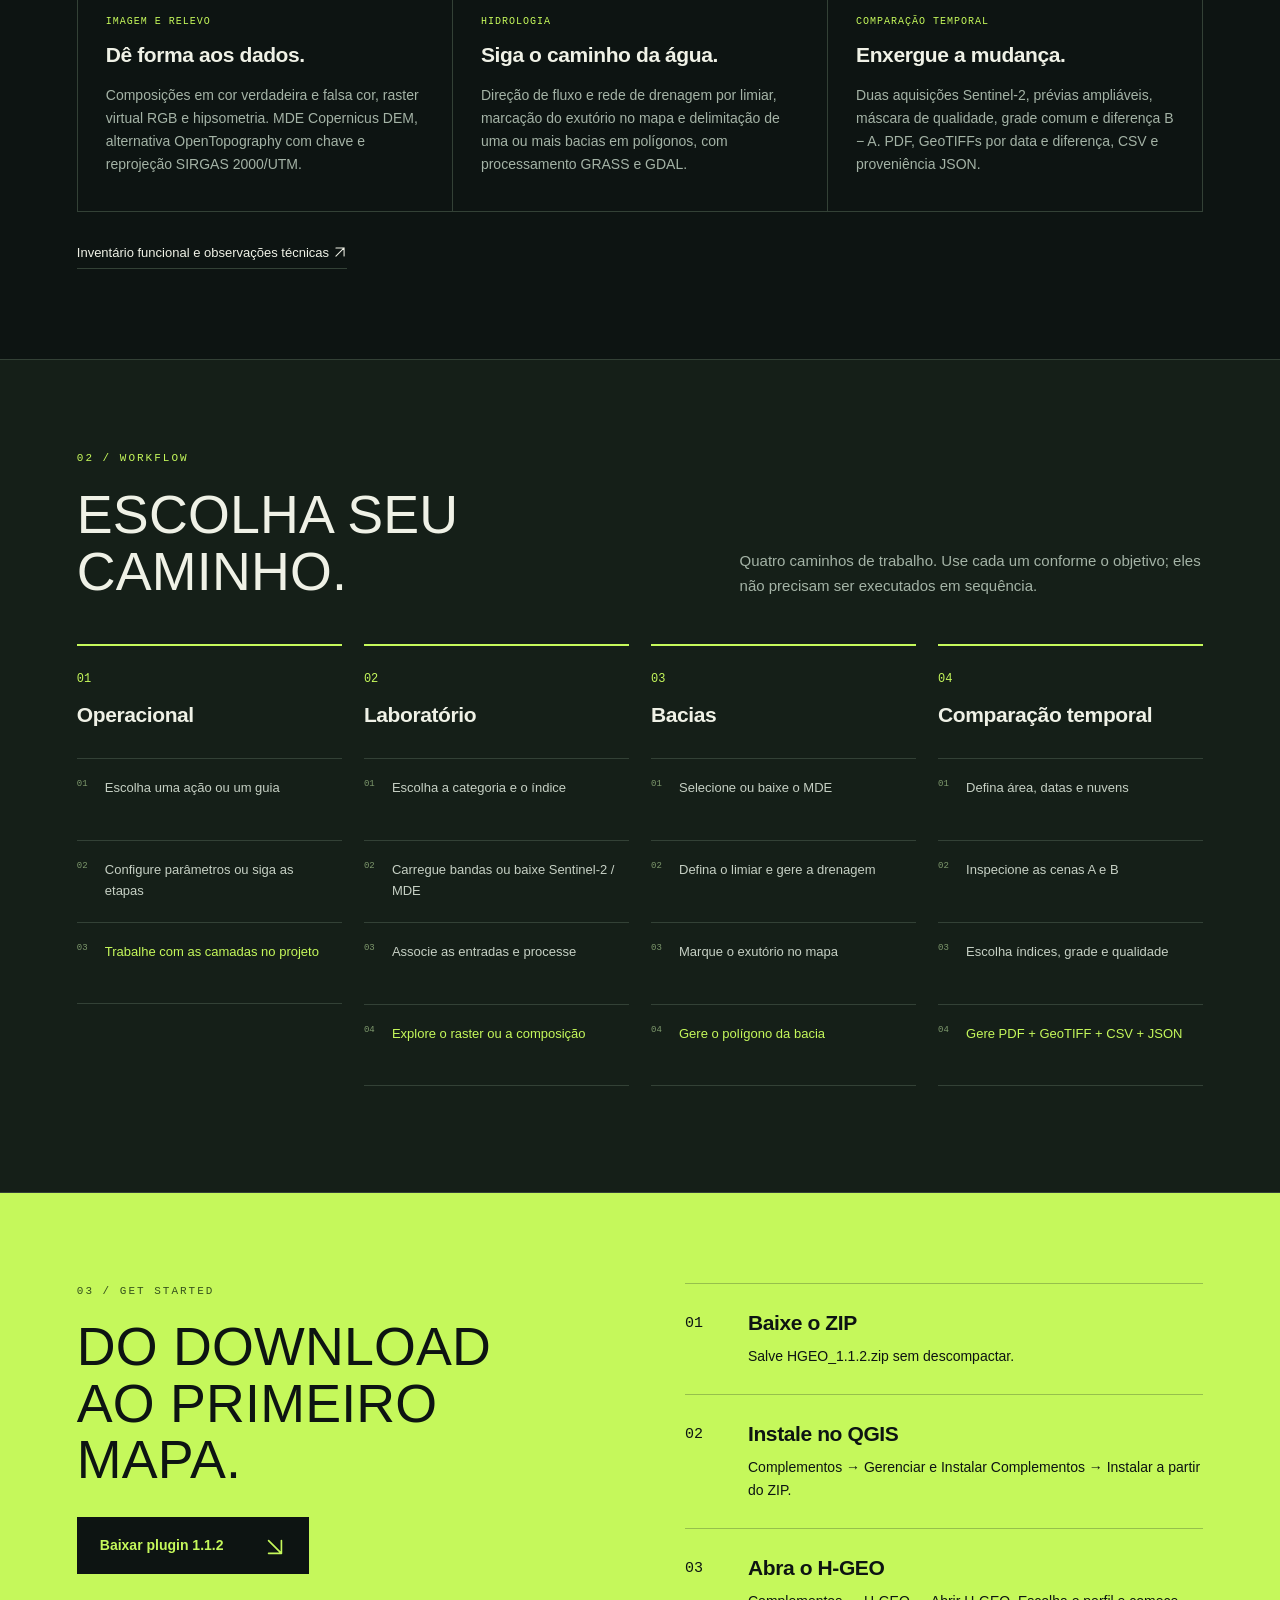
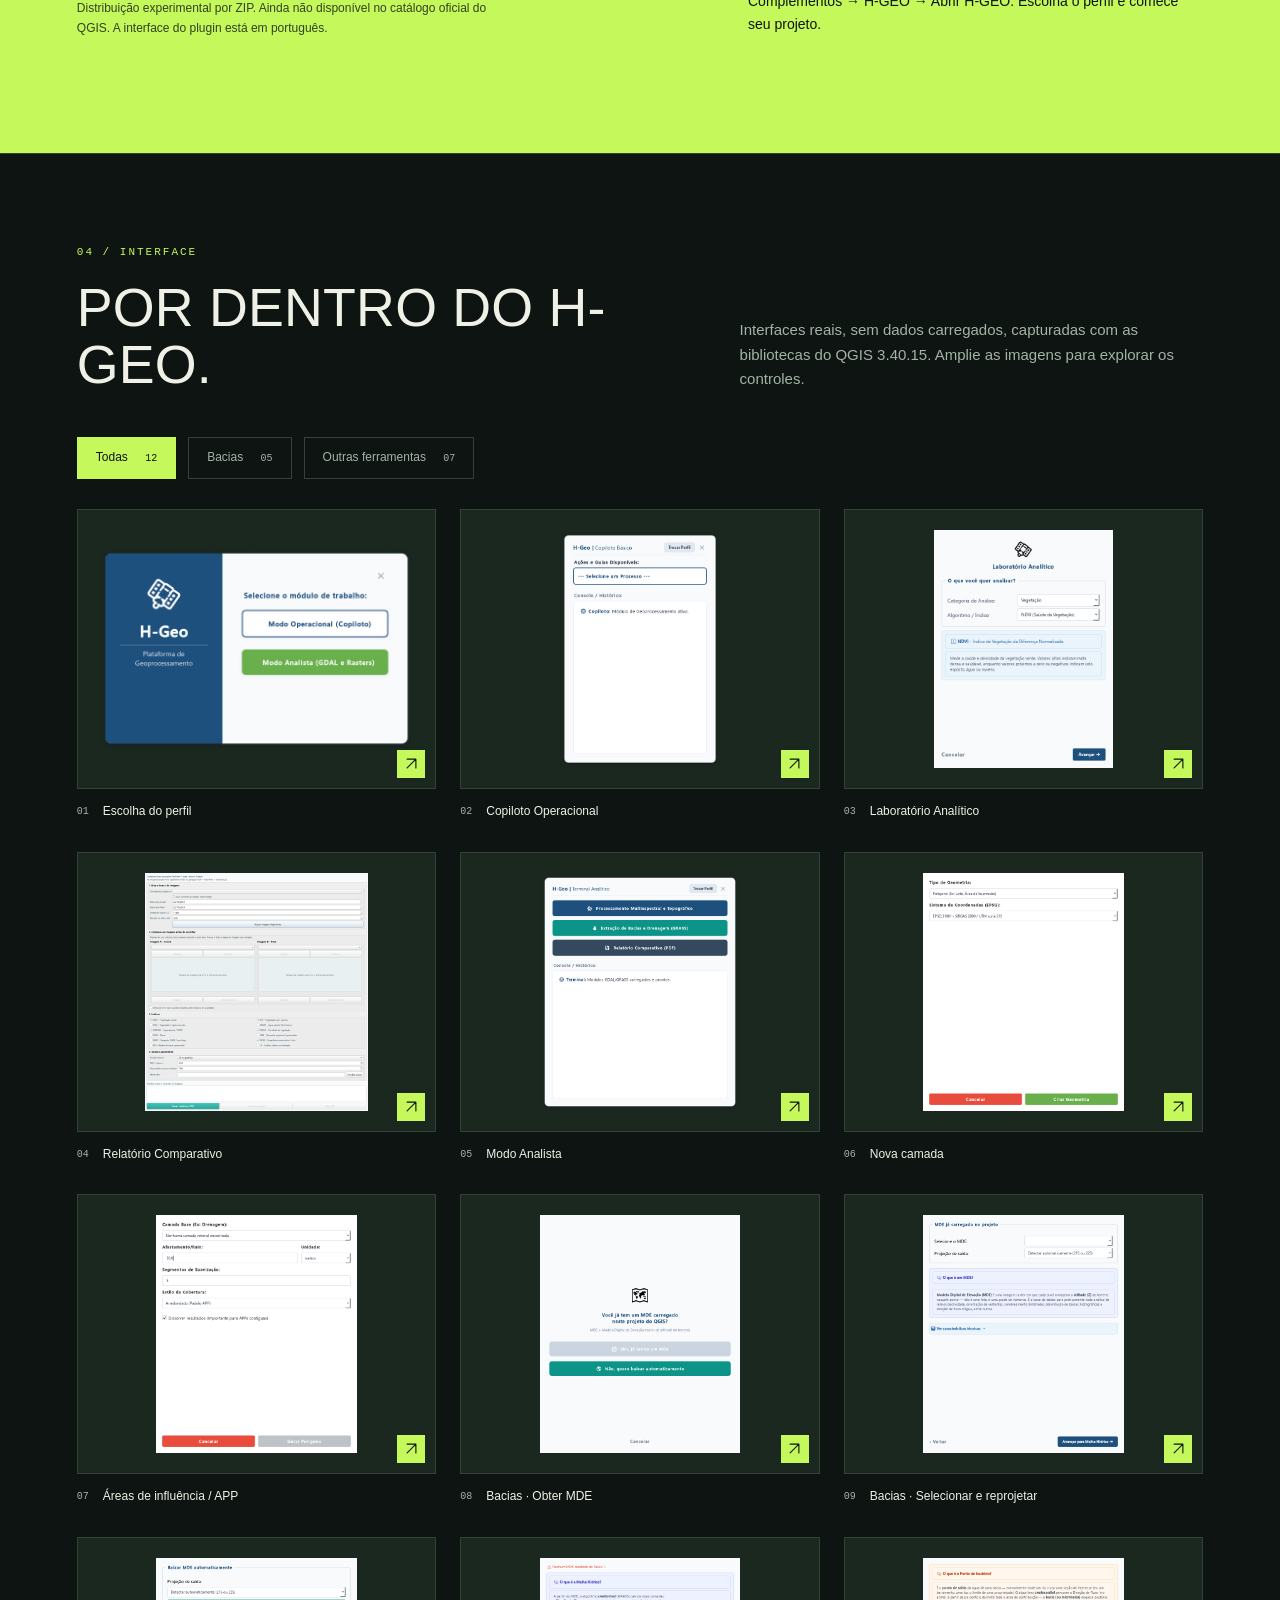
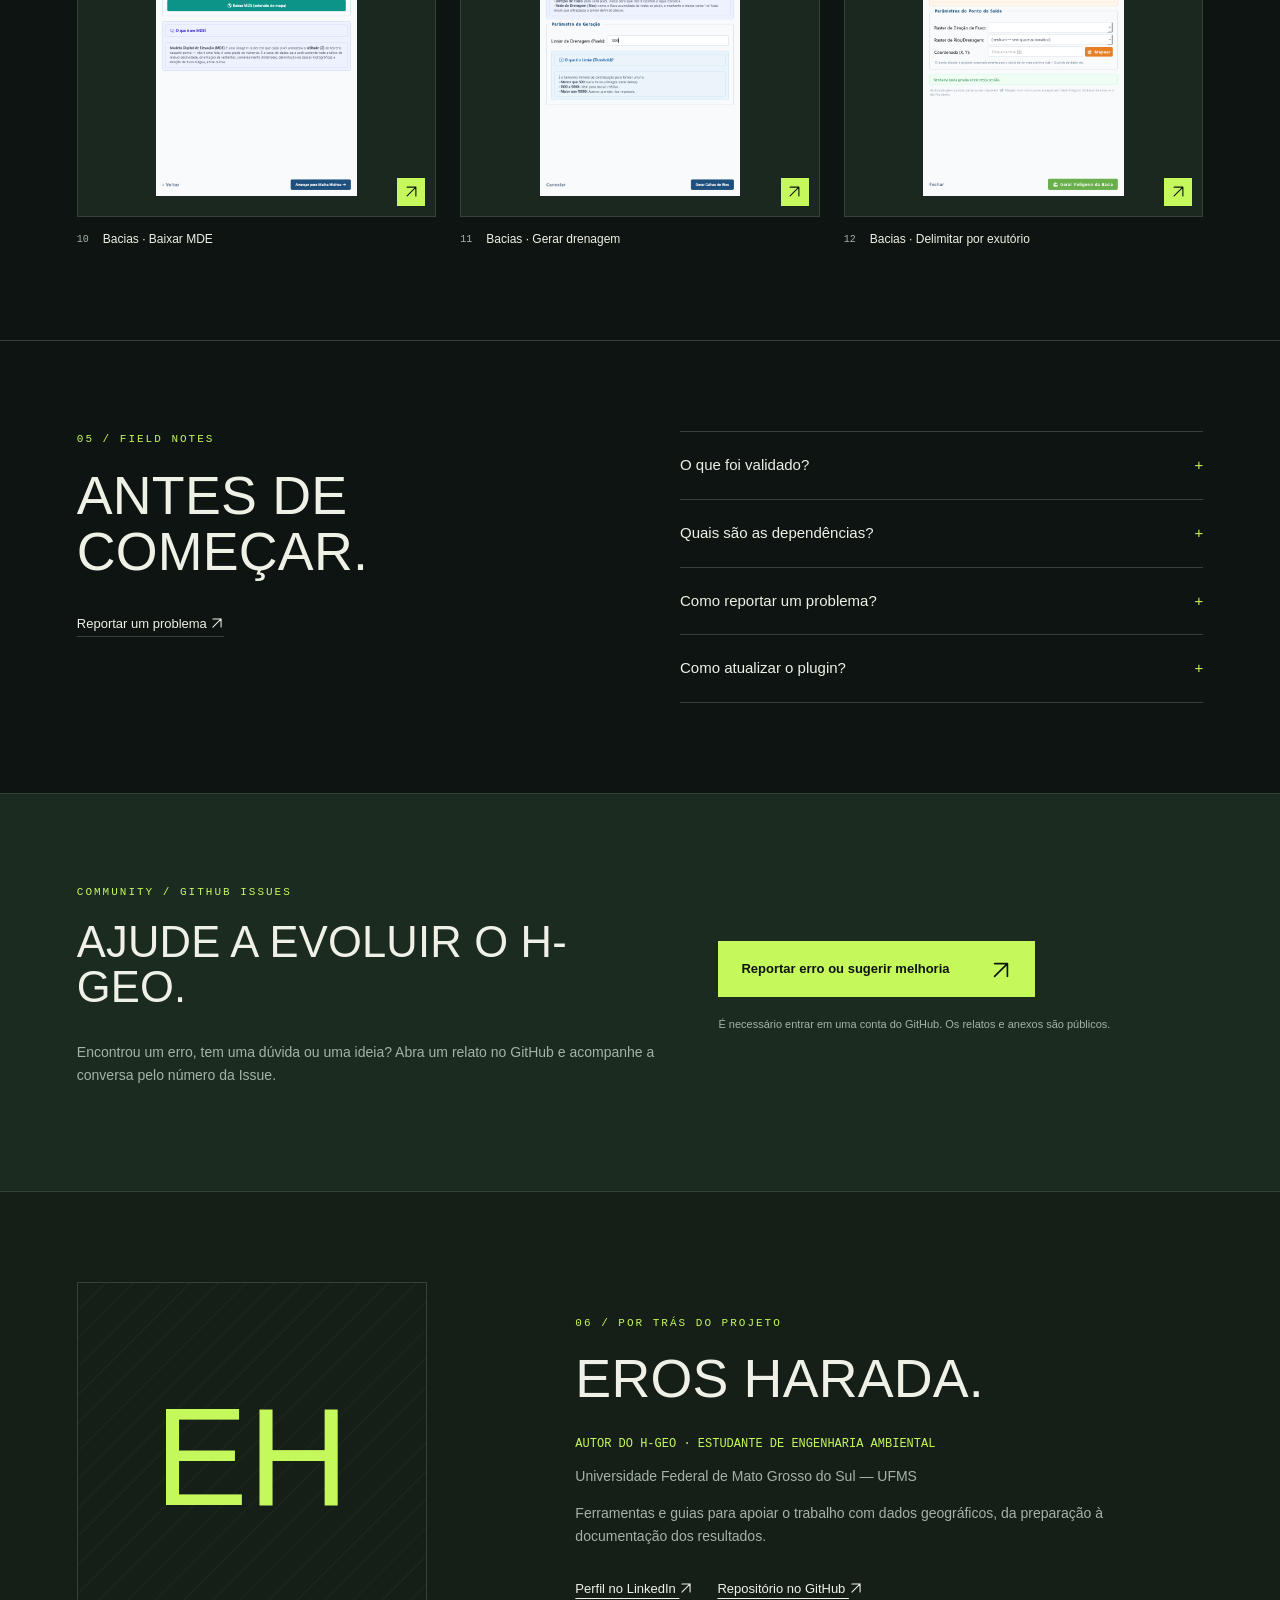
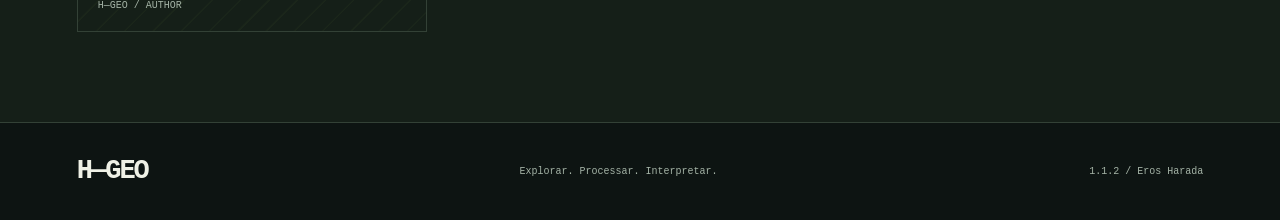
==== commit 369b29fe: "Inclui formação em Engenharia Ambiental na apresentação" ====
--- a/index.html
+++ b/index.html
@@ -7,5 +7,5 @@
 <section class="section install-section" id="instalacao"><div><div class="eyebrow">03 / GET STARTED</div><h2>DO DOWNLOAD<br>AO PRIMEIRO MAPA.</h2><a class="button" href="HGEO_1.1.2.zip" download>Baixar plugin 1.1.2 <span><svg class="arrow-icon" viewBox="0 0 24 24" aria-hidden="true" focusable="false"><path d="m5 5 14 14M5 19h14V5"/></svg></span></a><p class="notice">Distribuição experimental por ZIP. Ainda não disponível no catálogo oficial do QGIS. A interface do plugin está em português.</p></div><div><div class="install-step"><span>01</span><div><h3>Baixe o ZIP</h3><p>Salve HGEO_1.1.2.zip sem descompactar.</p></div></div><div class="install-step"><span>02</span><div><h3>Instale no QGIS</h3><p>Complementos → Gerenciar e Instalar Complementos → Instalar a partir do ZIP.</p></div></div><div class="install-step"><span>03</span><div><h3>Abra o H-GEO</h3><p>Complementos → H-GEO → Abrir H-GEO. Escolha o perfil e comece seu projeto.</p></div></div></div></section>
 <section class="section" id="galeria"><div class="section-head"><div><div class="eyebrow">04 / INTERFACE</div><h2>POR DENTRO DO H-GEO.</h2></div><p>Interfaces reais, sem dados carregados, capturadas com as bibliotecas do QGIS 3.40.15. Amplie as imagens para explorar os controles.</p></div><div class="filters" role="group" aria-label="Filtrar telas"><button data-filter="all" aria-pressed="true">Todas <span>12</span></button><button data-filter="basins" aria-pressed="false">Bacias <span>05</span></button><button data-filter="tools" aria-pressed="false">Outras ferramentas <span>07</span></button></div><div class="gallery"><figure data-category="tools"><button class="image-open" data-image="hgeo-boas-vindas.png" data-caption="Escolha do perfil" aria-label="Ampliar: Escolha do perfil"><img src="hgeo-boas-vindas.png" alt="Escolha do perfil" loading="lazy"><span><svg class="arrow-icon" viewBox="0 0 24 24" aria-hidden="true" focusable="false"><path d="M5 19 19 5M5 5h14v14"/></svg></span></button><figcaption><span>01</span>Escolha do perfil</figcaption></figure><figure data-category="tools"><button class="image-open" data-image="hgeo-copiloto.png" data-caption="Copiloto Operacional" aria-label="Ampliar: Copiloto Operacional"><img src="hgeo-copiloto.png" alt="Copiloto Operacional" loading="lazy"><span><svg class="arrow-icon" viewBox="0 0 24 24" aria-hidden="true" focusable="false"><path d="M5 19 19 5M5 5h14v14"/></svg></span></button><figcaption><span>02</span>Copiloto Operacional</figcaption></figure><figure data-category="tools"><button class="image-open" data-image="hgeo-laboratorio.png" data-caption="Laboratório Analítico" aria-label="Ampliar: Laboratório Analítico"><img src="hgeo-laboratorio.png" alt="Laboratório Analítico" loading="lazy"><span><svg class="arrow-icon" viewBox="0 0 24 24" aria-hidden="true" focusable="false"><path d="M5 19 19 5M5 5h14v14"/></svg></span></button><figcaption><span>03</span>Laboratório Analítico</figcaption></figure><figure data-category="tools"><button class="image-open" data-image="hgeo-relatorio.png" data-caption="Relatório Comparativo" aria-label="Ampliar: Relatório Comparativo"><img src="hgeo-relatorio.png" alt="Relatório Comparativo" loading="lazy"><span><svg class="arrow-icon" viewBox="0 0 24 24" aria-hidden="true" focusable="false"><path d="M5 19 19 5M5 5h14v14"/></svg></span></button><figcaption><span>04</span>Relatório Comparativo</figcaption></figure><figure data-category="tools"><button class="image-open" data-image="hgeo-analista.png" data-caption="Modo Analista" aria-label="Ampliar: Modo Analista"><img src="hgeo-analista.png" alt="Modo Analista" loading="lazy"><span><svg class="arrow-icon" viewBox="0 0 24 24" aria-hidden="true" focusable="false"><path d="M5 19 19 5M5 5h14v14"/></svg></span></button><figcaption><span>05</span>Modo Analista</figcaption></figure><figure data-category="tools"><button class="image-open" data-image="hgeo-nova-camada.png" data-caption="Nova camada" aria-label="Ampliar: Nova camada"><img src="hgeo-nova-camada.png" alt="Nova camada" loading="lazy"><span><svg class="arrow-icon" viewBox="0 0 24 24" aria-hidden="true" focusable="false"><path d="M5 19 19 5M5 5h14v14"/></svg></span></button><figcaption><span>06</span>Nova camada</figcaption></figure><figure data-category="tools"><button class="image-open" data-image="hgeo-buffer.png" data-caption="Áreas de influência / APP" aria-label="Ampliar: Áreas de influência / APP"><img src="hgeo-buffer.png" alt="Áreas de influência / APP" loading="lazy"><span><svg class="arrow-icon" viewBox="0 0 24 24" aria-hidden="true" focusable="false"><path d="M5 19 19 5M5 5h14v14"/></svg></span></button><figcaption><span>07</span>Áreas de influência / APP</figcaption></figure><figure data-category="basins"><button class="image-open" data-image="hgeo-bacias-mde.png" data-caption="Bacias · Obter MDE" aria-label="Ampliar: Bacias · Obter MDE"><img src="hgeo-bacias-mde.png" alt="Bacias · Obter MDE" loading="lazy"><span><svg class="arrow-icon" viewBox="0 0 24 24" aria-hidden="true" focusable="false"><path d="M5 19 19 5M5 5h14v14"/></svg></span></button><figcaption><span>08</span>Bacias · Obter MDE</figcaption></figure><figure data-category="basins"><button class="image-open" data-image="hgeo-bacias-selecao-mde.png" data-caption="Bacias · Selecionar e reprojetar" aria-label="Ampliar: Bacias · Selecionar e reprojetar"><img src="hgeo-bacias-selecao-mde.png" alt="Bacias · Selecionar e reprojetar" loading="lazy"><span><svg class="arrow-icon" viewBox="0 0 24 24" aria-hidden="true" focusable="false"><path d="M5 19 19 5M5 5h14v14"/></svg></span></button><figcaption><span>09</span>Bacias · Selecionar e reprojetar</figcaption></figure><figure data-category="basins"><button class="image-open" data-image="hgeo-bacias-download-mde.png" data-caption="Bacias · Baixar MDE" aria-label="Ampliar: Bacias · Baixar MDE"><img src="hgeo-bacias-download-mde.png" alt="Bacias · Baixar MDE" loading="lazy"><span><svg class="arrow-icon" viewBox="0 0 24 24" aria-hidden="true" focusable="false"><path d="M5 19 19 5M5 5h14v14"/></svg></span></button><figcaption><span>10</span>Bacias · Baixar MDE</figcaption></figure><figure data-category="basins"><button class="image-open" data-image="hgeo-bacias-drenagem.png" data-caption="Bacias · Gerar drenagem" aria-label="Ampliar: Bacias · Gerar drenagem"><img src="hgeo-bacias-drenagem.png" alt="Bacias · Gerar drenagem" loading="lazy"><span><svg class="arrow-icon" viewBox="0 0 24 24" aria-hidden="true" focusable="false"><path d="M5 19 19 5M5 5h14v14"/></svg></span></button><figcaption><span>11</span>Bacias · Gerar drenagem</figcaption></figure><figure data-category="basins"><button class="image-open" data-image="hgeo-bacias-exutorio.png" data-caption="Bacias · Delimitar por exutório" aria-label="Ampliar: Bacias · Delimitar por exutório"><img src="hgeo-bacias-exutorio.png" alt="Bacias · Delimitar por exutório" loading="lazy"><span><svg class="arrow-icon" viewBox="0 0 24 24" aria-hidden="true" focusable="false"><path d="M5 19 19 5M5 5h14v14"/></svg></span></button><figcaption><span>12</span>Bacias · Delimitar por exutório</figcaption></figure></div></section>
 <section class="section faq-section" id="duvidas"><div><div class="eyebrow">05 / FIELD NOTES</div><h2>ANTES DE COMEÇAR.</h2><a class="text-link" href="https://github.com/haradaeros-hub/hgeo/issues">Reportar um problema <svg class="arrow-icon" viewBox="0 0 24 24" aria-hidden="true" focusable="false"><path d="M5 19 19 5M5 5h14v14"/></svg></a></div><div><details><summary>O que foi validado?<span>+</span></summary><p>Importação, abertura dos modos e do relatório, integração dos menus, reutilização das janelas, desativação e um caso de NDVI/NoData com QGIS 3.40.15. Downloads, geração completa de PDF e todos os fluxos com dados reais ainda precisam de validação.</p></details><details><summary>Quais são as dependências?<span>+</span></summary><p>O QGIS e seus provedores de processamento, como GDAL e GRASS, conforme a operação. Downloads exigem internet e cobertura dos serviços. OpenTopography exige chave para o método alternativo.</p></details><details><summary>Como reportar um problema?<span>+</span></summary><p>Informe a versão do QGIS, os passos para reproduzir e a mensagem de erro nas Issues do GitHub. Retire senhas, tokens e informações privadas dos anexos.</p></details><details><summary>Como atualizar o plugin?<span>+</span></summary><p>Aguarde as tarefas terminarem, feche as ferramentas, desative o plugin e instale o novo ZIP pelo gerenciador. Reinicie o QGIS se necessário.</p></details></div></section>
-<section class="section support-section" id="suporte"><div><div class="eyebrow">COMMUNITY / GITHUB ISSUES</div><h2>AJUDE A EVOLUIR O H-GEO.</h2><p>Encontrou um erro, tem uma dúvida ou uma ideia? Abra um relato no GitHub e acompanhe a conversa pelo número da Issue.</p></div><div><a class="button" href="https://github.com/haradaeros-hub/hgeo/issues/new/choose">Reportar erro ou sugerir melhoria <span><svg class="arrow-icon" viewBox="0 0 24 24" aria-hidden="true" focusable="false"><path d="M5 19 19 5M5 5h14v14"/></svg></span></a><p class="support-note">É necessário entrar em uma conta do GitHub. Os relatos e anexos são públicos.</p></div></section><section class="section author-section" id="autor"><div class="author-monogram" aria-hidden="true">EH<span>H—GEO / AUTHOR</span></div><div><div class="eyebrow">06 / POR TRÁS DO PROJETO</div><h2>EROS HARADA.</h2><div class="author-role">Autor do H-GEO</div><p><a href="https://www.ufms.br/">Universidade Federal de Mato Grosso do Sul — UFMS</a></p><p>Ferramentas e guias para apoiar o trabalho com dados geográficos, da preparação à documentação dos resultados.</p><div class="author-links"><a href="https://www.linkedin.com/in/eros-gabriel-harada-449836323/">Perfil no LinkedIn <svg class="arrow-icon" viewBox="0 0 24 24" aria-hidden="true" focusable="false"><path d="M5 19 19 5M5 5h14v14"/></svg></a><a href="https://github.com/haradaeros-hub/hgeo">Repositório no GitHub <svg class="arrow-icon" viewBox="0 0 24 24" aria-hidden="true" focusable="false"><path d="M5 19 19 5M5 5h14v14"/></svg></a></div></div></section>
+<section class="section support-section" id="suporte"><div><div class="eyebrow">COMMUNITY / GITHUB ISSUES</div><h2>AJUDE A EVOLUIR O H-GEO.</h2><p>Encontrou um erro, tem uma dúvida ou uma ideia? Abra um relato no GitHub e acompanhe a conversa pelo número da Issue.</p></div><div><a class="button" href="https://github.com/haradaeros-hub/hgeo/issues/new/choose">Reportar erro ou sugerir melhoria <span><svg class="arrow-icon" viewBox="0 0 24 24" aria-hidden="true" focusable="false"><path d="M5 19 19 5M5 5h14v14"/></svg></span></a><p class="support-note">É necessário entrar em uma conta do GitHub. Os relatos e anexos são públicos.</p></div></section><section class="section author-section" id="autor"><div class="author-monogram" aria-hidden="true">EH<span>H—GEO / AUTHOR</span></div><div><div class="eyebrow">06 / POR TRÁS DO PROJETO</div><h2>EROS HARADA.</h2><div class="author-role">Autor do H-GEO · Estudante de Engenharia Ambiental</div><p><a href="https://www.ufms.br/">Universidade Federal de Mato Grosso do Sul — UFMS</a></p><p>Ferramentas e guias para apoiar o trabalho com dados geográficos, da preparação à documentação dos resultados.</p><div class="author-links"><a href="https://www.linkedin.com/in/eros-gabriel-harada-449836323/">Perfil no LinkedIn <svg class="arrow-icon" viewBox="0 0 24 24" aria-hidden="true" focusable="false"><path d="M5 19 19 5M5 5h14v14"/></svg></a><a href="https://github.com/haradaeros-hub/hgeo">Repositório no GitHub <svg class="arrow-icon" viewBox="0 0 24 24" aria-hidden="true" focusable="false"><path d="M5 19 19 5M5 5h14v14"/></svg></a></div></div></section>
 </main><footer><a class="brand" href="#inicio">H—GEO</a><span>Explorar. Processar. Interpretar.</span><span>1.1.2 / Eros Harada</span></footer><dialog id="lightbox"><div class="lightbox-bar"><span id="image-caption"></span><button id="close-lightbox" aria-label="Fechar imagem">×</button></div><img id="large-image" alt=""></dialog></body></html>
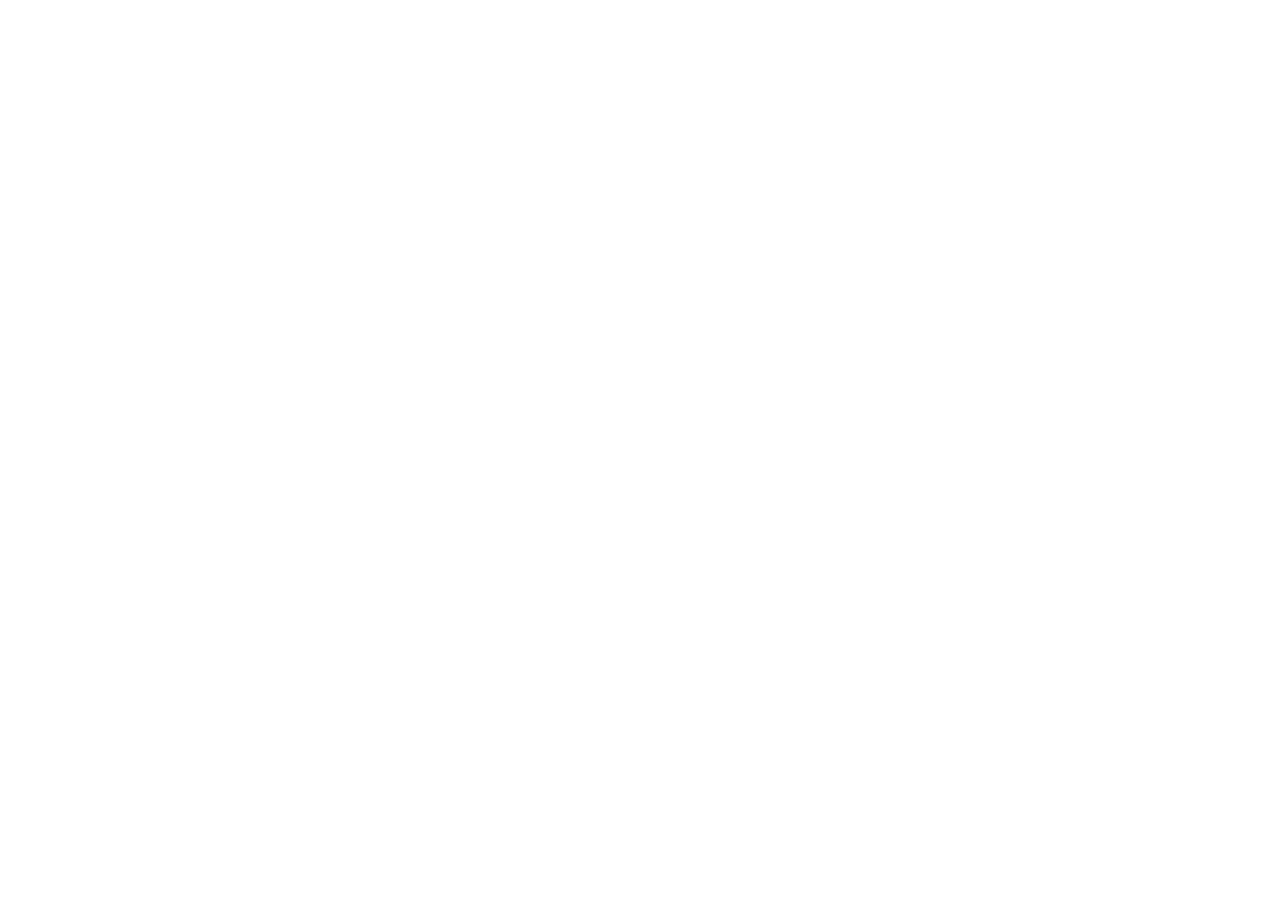
==== commit 74e2948f: "Encaminha site para hgeo-qgis.github.io" ====
--- a/index.html
+++ b/index.html
@@ -1,11 +1 @@
-<!doctype html><html lang="pt-BR"><head><meta charset="utf-8"><meta name="viewport" content="width=device-width,initial-scale=1"><meta name="description" content="Da primeira camada à análise temporal. Um ambiente de trabalho e aprendizagem para explorar dados, modelar bacias e interpretar mudanças no QGIS."><meta name="theme-color" content="#0d1412"><title>H-GEO — Geotecnologia, sem fronteiras.</title><link rel="alternate" hreflang="pt-BR" href="https://haradaeros-hub.github.io/hgeo/"><link rel="alternate" hreflang="en" href="https://haradaeros-hub.github.io/hgeo/en.html"><link rel="stylesheet" href="site.css?v=4"><script src="site.js?v=2" defer></script><link rel="icon" type="image/svg+xml" href="favicon.svg?v=2"><link rel="icon" type="image/png" sizes="64x64" href="favicon.png?v=2"><link rel="apple-touch-icon" href="apple-touch-icon.png"></head><body>
-<a class="skip" href="#inicio">Pular para o conteúdo</a><header class="topbar"><a class="brand" href="#inicio">H—GEO<span>+</span></a><nav aria-label="Navegação principal"><a href="#ferramentas">Ferramentas</a><a href="#workflow">Workflow</a><a href="#instalacao">Instalação</a><a href="#galeria">Telas</a><a href="#autor">Autor</a><a href="#suporte">Suporte</a></nav><div class="language" aria-label="Language"><a href="index.html" aria-current="page">PT</a><span>/</span><a href="en.html" >EN</a></div><a class="top-git" href="https://github.com/haradaeros-hub/hgeo" aria-label="GitHub">GitHub <svg class="arrow-icon" viewBox="0 0 24 24" aria-hidden="true" focusable="false"><path d="M5 19 19 5M5 5h14v14"/></svg></a></header>
-<main><section class="hero" id="inicio"><div class="hero-grid" aria-hidden="true"></div><div class="hero-orbit" aria-hidden="true"><svg viewBox="0 0 600 600"><g fill="none" stroke="currentColor"><ellipse cx="300" cy="300" rx="50" ry="32.5" transform="rotate(-35 300 300)"/><ellipse cx="300" cy="300" rx="72" ry="46.800000000000004" transform="rotate(-35 300 300)"/><ellipse cx="300" cy="300" rx="94" ry="61.1" transform="rotate(-35 300 300)"/><ellipse cx="300" cy="300" rx="116" ry="75.4" transform="rotate(-35 300 300)"/><ellipse cx="300" cy="300" rx="138" ry="89.7" transform="rotate(-35 300 300)"/><ellipse cx="300" cy="300" rx="160" ry="104.0" transform="rotate(-35 300 300)"/><ellipse cx="300" cy="300" rx="182" ry="118.3" transform="rotate(-35 300 300)"/><ellipse cx="300" cy="300" rx="204" ry="132.6" transform="rotate(-35 300 300)"/><ellipse cx="300" cy="300" rx="226" ry="146.9" transform="rotate(-35 300 300)"/><ellipse cx="300" cy="300" rx="248" ry="161.20000000000002" transform="rotate(-35 300 300)"/><ellipse cx="300" cy="300" rx="270" ry="175.5" transform="rotate(-35 300 300)"/><ellipse cx="300" cy="300" rx="292" ry="189.8" transform="rotate(-35 300 300)"/><ellipse cx="300" cy="300" rx="314" ry="204.1" transform="rotate(-35 300 300)"/><ellipse cx="300" cy="300" rx="336" ry="218.4" transform="rotate(-35 300 300)"/><ellipse cx="300" cy="300" rx="358" ry="232.70000000000002" transform="rotate(-35 300 300)"/><ellipse cx="300" cy="300" rx="380" ry="247.0" transform="rotate(-35 300 300)"/><ellipse cx="300" cy="300" rx="402" ry="261.3" transform="rotate(-35 300 300)"/><ellipse cx="300" cy="300" rx="424" ry="275.6" transform="rotate(-35 300 300)"/></g><path d="M300 0V600M0 300H600" stroke="currentColor" stroke-dasharray="3 8"/></svg><span class="cross one">+</span><span class="cross two">+</span></div><div class="hero-body"><div class="eyebrow"><span class="signal"></span>H-GEO / GEOSPATIAL TOOLKIT</div><h1>O TERRITÓRIO.<br><em>OUTRA VISÃO.</em></h1><p class="hero-intro">Da primeira camada à análise temporal. Um ambiente de trabalho e aprendizagem para explorar dados, modelar bacias e interpretar mudanças no QGIS.</p><div class="hero-actions"><a class="button" href="HGEO_1.1.2.zip" download>Baixar plugin <span><svg class="arrow-icon" viewBox="0 0 24 24" aria-hidden="true" focusable="false"><path d="m5 5 14 14M5 19h14V5"/></svg></span></a><a class="text-link" href="#ferramentas">Explorar ferramentas <svg class="arrow-icon" viewBox="0 0 24 24" aria-hidden="true" focusable="false"><path d="M5 19 19 5M5 5h14v14"/></svg></a></div><div class="release">1.1.2 · Experimental · QGIS 3.40</div></div><div class="hero-bottom"><span>QGIS / GDAL / GRASS</span><span>REMOTE SENSING × HYDROLOGY</span><span>SCROLL TO EXPLORE <svg class="arrow-icon" viewBox="0 0 24 24" aria-hidden="true" focusable="false"><path d="M12 3v18m-7-7 7 7 7-7"/></svg></span></div></section>
-<div class="metrics"><div><b>12</b><span>índices espectrais</span></div><div><b>09</b><span>guias passo a passo</span></div><div><b>02</b><span>perfis de trabalho</span></div><div class="metric-label">OPEN DATA.<br>NEW PERSPECTIVES.</div></div>
-<section class="section" id="ferramentas"><div class="section-head"><div><div class="eyebrow">01 / TOOLKIT</div><h2>DA PERGUNTA AO MAPA.</h2></div><p>Ferramentas para fazer. Orientação para aprender. Escolha o caminho que faz sentido para o seu projeto.</p></div><div class="tool-grid"><article class="tool-card"><span class="card-no">01</span><div class="eyebrow">COPILOTO OPERACIONAL</div><h3>Prepare o terreno.</h3><p>Mapa-base Google Satellite, camadas temporárias de ponto, linha e polígono, seleção de SRC, buffers em metros ou quilômetros e limpeza de seleções.</p></article><article class="tool-card"><span class="card-no">02</span><div class="eyebrow">APRENDIZAGEM</div><h3>Avance com orientação.</h3><p>Nove guias: tour do QGIS, preparação de Shapefile para SISLA, Clip, interseção, diferença, união espacial, mesclagem, bacias e reprojeção em lote. Os guias orientam as operações no QGIS.</p></article><article class="tool-card"><span class="card-no">03</span><div class="eyebrow">LABORATÓRIO ANALÍTICO</div><h3>Leia além do visível.</h3><p>NDVI, EVI, SAVI, NDWI, MNDWI, NDMI, NDSI, BAI, NBR, NBR2, NDBI e UI. Bandas carregadas de Sentinel-2 ou Landsat 8/9; busca e download automático de Sentinel-2.</p></article><article class="tool-card"><span class="card-no">04</span><div class="eyebrow">IMAGEM E RELEVO</div><h3>Dê forma aos dados.</h3><p>Composições em cor verdadeira e falsa cor, raster virtual RGB e hipsometria. MDE Copernicus DEM, alternativa OpenTopography com chave e reprojeção SIRGAS 2000/UTM.</p></article><article class="tool-card"><span class="card-no">05</span><div class="eyebrow">HIDROLOGIA</div><h3>Siga o caminho da água.</h3><p>Direção de fluxo e rede de drenagem por limiar, marcação do exutório no mapa e delimitação de uma ou mais bacias em polígonos, com processamento GRASS e GDAL.</p></article><article class="tool-card"><span class="card-no">06</span><div class="eyebrow">COMPARAÇÃO TEMPORAL</div><h3>Enxergue a mudança.</h3><p>Duas aquisições Sentinel-2, prévias ampliáveis, máscara de qualidade, grade comum e diferença B − A. PDF, GeoTIFFs por data e diferença, CSV e proveniência JSON.</p></article></div><a class="text-link inventory" href="https://github.com/haradaeros-hub/hgeo/blob/main/ESCOPO_HGEO.md">Inventário funcional e observações técnicas <svg class="arrow-icon" viewBox="0 0 24 24" aria-hidden="true" focusable="false"><path d="M5 19 19 5M5 5h14v14"/></svg></a></section>
-<section class="section workflow-section" id="workflow"><div class="section-head"><div><div class="eyebrow">02 / WORKFLOW</div><h2>ESCOLHA SEU CAMINHO.</h2></div><p>Quatro caminhos de trabalho. Use cada um conforme o objetivo; eles não precisam ser executados em sequência.</p></div><div class="flow-lanes"><article class="flow-lane"><div class="lane-head"><span>01</span><h3>Operacional</h3></div><ol><li>Escolha uma ação ou um guia</li><li>Configure parâmetros ou siga as etapas</li><li>Trabalhe com as camadas no projeto</li></ol></article><article class="flow-lane"><div class="lane-head"><span>02</span><h3>Laboratório</h3></div><ol><li>Escolha a categoria e o índice</li><li>Carregue bandas ou baixe Sentinel-2 / MDE</li><li>Associe as entradas e processe</li><li>Explore o raster ou a composição</li></ol></article><article class="flow-lane"><div class="lane-head"><span>03</span><h3>Bacias</h3></div><ol><li>Selecione ou baixe o MDE</li><li>Defina o limiar e gere a drenagem</li><li>Marque o exutório no mapa</li><li>Gere o polígono da bacia</li></ol></article><article class="flow-lane"><div class="lane-head"><span>04</span><h3>Comparação temporal</h3></div><ol><li>Defina área, datas e nuvens</li><li>Inspecione as cenas A e B</li><li>Escolha índices, grade e qualidade</li><li>Gere PDF + GeoTIFF + CSV + JSON</li></ol></article></div></section>
-<section class="section install-section" id="instalacao"><div><div class="eyebrow">03 / GET STARTED</div><h2>DO DOWNLOAD<br>AO PRIMEIRO MAPA.</h2><a class="button" href="HGEO_1.1.2.zip" download>Baixar plugin 1.1.2 <span><svg class="arrow-icon" viewBox="0 0 24 24" aria-hidden="true" focusable="false"><path d="m5 5 14 14M5 19h14V5"/></svg></span></a><p class="notice">Distribuição experimental por ZIP. Ainda não disponível no catálogo oficial do QGIS. A interface do plugin está em português.</p></div><div><div class="install-step"><span>01</span><div><h3>Baixe o ZIP</h3><p>Salve HGEO_1.1.2.zip sem descompactar.</p></div></div><div class="install-step"><span>02</span><div><h3>Instale no QGIS</h3><p>Complementos → Gerenciar e Instalar Complementos → Instalar a partir do ZIP.</p></div></div><div class="install-step"><span>03</span><div><h3>Abra o H-GEO</h3><p>Complementos → H-GEO → Abrir H-GEO. Escolha o perfil e comece seu projeto.</p></div></div></div></section>
-<section class="section" id="galeria"><div class="section-head"><div><div class="eyebrow">04 / INTERFACE</div><h2>POR DENTRO DO H-GEO.</h2></div><p>Interfaces reais, sem dados carregados, capturadas com as bibliotecas do QGIS 3.40.15. Amplie as imagens para explorar os controles.</p></div><div class="filters" role="group" aria-label="Filtrar telas"><button data-filter="all" aria-pressed="true">Todas <span>12</span></button><button data-filter="basins" aria-pressed="false">Bacias <span>05</span></button><button data-filter="tools" aria-pressed="false">Outras ferramentas <span>07</span></button></div><div class="gallery"><figure data-category="tools"><button class="image-open" data-image="hgeo-boas-vindas.png" data-caption="Escolha do perfil" aria-label="Ampliar: Escolha do perfil"><img src="hgeo-boas-vindas.png" alt="Escolha do perfil" loading="lazy"><span><svg class="arrow-icon" viewBox="0 0 24 24" aria-hidden="true" focusable="false"><path d="M5 19 19 5M5 5h14v14"/></svg></span></button><figcaption><span>01</span>Escolha do perfil</figcaption></figure><figure data-category="tools"><button class="image-open" data-image="hgeo-copiloto.png" data-caption="Copiloto Operacional" aria-label="Ampliar: Copiloto Operacional"><img src="hgeo-copiloto.png" alt="Copiloto Operacional" loading="lazy"><span><svg class="arrow-icon" viewBox="0 0 24 24" aria-hidden="true" focusable="false"><path d="M5 19 19 5M5 5h14v14"/></svg></span></button><figcaption><span>02</span>Copiloto Operacional</figcaption></figure><figure data-category="tools"><button class="image-open" data-image="hgeo-laboratorio.png" data-caption="Laboratório Analítico" aria-label="Ampliar: Laboratório Analítico"><img src="hgeo-laboratorio.png" alt="Laboratório Analítico" loading="lazy"><span><svg class="arrow-icon" viewBox="0 0 24 24" aria-hidden="true" focusable="false"><path d="M5 19 19 5M5 5h14v14"/></svg></span></button><figcaption><span>03</span>Laboratório Analítico</figcaption></figure><figure data-category="tools"><button class="image-open" data-image="hgeo-relatorio.png" data-caption="Relatório Comparativo" aria-label="Ampliar: Relatório Comparativo"><img src="hgeo-relatorio.png" alt="Relatório Comparativo" loading="lazy"><span><svg class="arrow-icon" viewBox="0 0 24 24" aria-hidden="true" focusable="false"><path d="M5 19 19 5M5 5h14v14"/></svg></span></button><figcaption><span>04</span>Relatório Comparativo</figcaption></figure><figure data-category="tools"><button class="image-open" data-image="hgeo-analista.png" data-caption="Modo Analista" aria-label="Ampliar: Modo Analista"><img src="hgeo-analista.png" alt="Modo Analista" loading="lazy"><span><svg class="arrow-icon" viewBox="0 0 24 24" aria-hidden="true" focusable="false"><path d="M5 19 19 5M5 5h14v14"/></svg></span></button><figcaption><span>05</span>Modo Analista</figcaption></figure><figure data-category="tools"><button class="image-open" data-image="hgeo-nova-camada.png" data-caption="Nova camada" aria-label="Ampliar: Nova camada"><img src="hgeo-nova-camada.png" alt="Nova camada" loading="lazy"><span><svg class="arrow-icon" viewBox="0 0 24 24" aria-hidden="true" focusable="false"><path d="M5 19 19 5M5 5h14v14"/></svg></span></button><figcaption><span>06</span>Nova camada</figcaption></figure><figure data-category="tools"><button class="image-open" data-image="hgeo-buffer.png" data-caption="Áreas de influência / APP" aria-label="Ampliar: Áreas de influência / APP"><img src="hgeo-buffer.png" alt="Áreas de influência / APP" loading="lazy"><span><svg class="arrow-icon" viewBox="0 0 24 24" aria-hidden="true" focusable="false"><path d="M5 19 19 5M5 5h14v14"/></svg></span></button><figcaption><span>07</span>Áreas de influência / APP</figcaption></figure><figure data-category="basins"><button class="image-open" data-image="hgeo-bacias-mde.png" data-caption="Bacias · Obter MDE" aria-label="Ampliar: Bacias · Obter MDE"><img src="hgeo-bacias-mde.png" alt="Bacias · Obter MDE" loading="lazy"><span><svg class="arrow-icon" viewBox="0 0 24 24" aria-hidden="true" focusable="false"><path d="M5 19 19 5M5 5h14v14"/></svg></span></button><figcaption><span>08</span>Bacias · Obter MDE</figcaption></figure><figure data-category="basins"><button class="image-open" data-image="hgeo-bacias-selecao-mde.png" data-caption="Bacias · Selecionar e reprojetar" aria-label="Ampliar: Bacias · Selecionar e reprojetar"><img src="hgeo-bacias-selecao-mde.png" alt="Bacias · Selecionar e reprojetar" loading="lazy"><span><svg class="arrow-icon" viewBox="0 0 24 24" aria-hidden="true" focusable="false"><path d="M5 19 19 5M5 5h14v14"/></svg></span></button><figcaption><span>09</span>Bacias · Selecionar e reprojetar</figcaption></figure><figure data-category="basins"><button class="image-open" data-image="hgeo-bacias-download-mde.png" data-caption="Bacias · Baixar MDE" aria-label="Ampliar: Bacias · Baixar MDE"><img src="hgeo-bacias-download-mde.png" alt="Bacias · Baixar MDE" loading="lazy"><span><svg class="arrow-icon" viewBox="0 0 24 24" aria-hidden="true" focusable="false"><path d="M5 19 19 5M5 5h14v14"/></svg></span></button><figcaption><span>10</span>Bacias · Baixar MDE</figcaption></figure><figure data-category="basins"><button class="image-open" data-image="hgeo-bacias-drenagem.png" data-caption="Bacias · Gerar drenagem" aria-label="Ampliar: Bacias · Gerar drenagem"><img src="hgeo-bacias-drenagem.png" alt="Bacias · Gerar drenagem" loading="lazy"><span><svg class="arrow-icon" viewBox="0 0 24 24" aria-hidden="true" focusable="false"><path d="M5 19 19 5M5 5h14v14"/></svg></span></button><figcaption><span>11</span>Bacias · Gerar drenagem</figcaption></figure><figure data-category="basins"><button class="image-open" data-image="hgeo-bacias-exutorio.png" data-caption="Bacias · Delimitar por exutório" aria-label="Ampliar: Bacias · Delimitar por exutório"><img src="hgeo-bacias-exutorio.png" alt="Bacias · Delimitar por exutório" loading="lazy"><span><svg class="arrow-icon" viewBox="0 0 24 24" aria-hidden="true" focusable="false"><path d="M5 19 19 5M5 5h14v14"/></svg></span></button><figcaption><span>12</span>Bacias · Delimitar por exutório</figcaption></figure></div></section>
-<section class="section faq-section" id="duvidas"><div><div class="eyebrow">05 / FIELD NOTES</div><h2>ANTES DE COMEÇAR.</h2><a class="text-link" href="https://github.com/haradaeros-hub/hgeo/issues">Reportar um problema <svg class="arrow-icon" viewBox="0 0 24 24" aria-hidden="true" focusable="false"><path d="M5 19 19 5M5 5h14v14"/></svg></a></div><div><details><summary>O que foi validado?<span>+</span></summary><p>Importação, abertura dos modos e do relatório, integração dos menus, reutilização das janelas, desativação e um caso de NDVI/NoData com QGIS 3.40.15. Downloads, geração completa de PDF e todos os fluxos com dados reais ainda precisam de validação.</p></details><details><summary>Quais são as dependências?<span>+</span></summary><p>O QGIS e seus provedores de processamento, como GDAL e GRASS, conforme a operação. Downloads exigem internet e cobertura dos serviços. OpenTopography exige chave para o método alternativo.</p></details><details><summary>Como reportar um problema?<span>+</span></summary><p>Informe a versão do QGIS, os passos para reproduzir e a mensagem de erro nas Issues do GitHub. Retire senhas, tokens e informações privadas dos anexos.</p></details><details><summary>Como atualizar o plugin?<span>+</span></summary><p>Aguarde as tarefas terminarem, feche as ferramentas, desative o plugin e instale o novo ZIP pelo gerenciador. Reinicie o QGIS se necessário.</p></details></div></section>
-<section class="section support-section" id="suporte"><div><div class="eyebrow">COMMUNITY / GITHUB ISSUES</div><h2>AJUDE A EVOLUIR O H-GEO.</h2><p>Encontrou um erro, tem uma dúvida ou uma ideia? Abra um relato no GitHub e acompanhe a conversa pelo número da Issue.</p></div><div><a class="button" href="https://github.com/haradaeros-hub/hgeo/issues/new/choose">Reportar erro ou sugerir melhoria <span><svg class="arrow-icon" viewBox="0 0 24 24" aria-hidden="true" focusable="false"><path d="M5 19 19 5M5 5h14v14"/></svg></span></a><p class="support-note">É necessário entrar em uma conta do GitHub. Os relatos e anexos são públicos.</p></div></section><section class="section author-section" id="autor"><div class="author-monogram" aria-hidden="true">EH<span>H—GEO / AUTHOR</span></div><div><div class="eyebrow">06 / POR TRÁS DO PROJETO</div><h2>EROS HARADA.</h2><div class="author-role">Autor do H-GEO · Estudante de Engenharia Ambiental</div><p><a href="https://www.ufms.br/">Universidade Federal de Mato Grosso do Sul — UFMS</a></p><p>Ferramentas e guias para apoiar o trabalho com dados geográficos, da preparação à documentação dos resultados.</p><div class="author-links"><a href="https://www.linkedin.com/in/eros-gabriel-harada-449836323/">Perfil no LinkedIn <svg class="arrow-icon" viewBox="0 0 24 24" aria-hidden="true" focusable="false"><path d="M5 19 19 5M5 5h14v14"/></svg></a><a href="https://github.com/haradaeros-hub/hgeo">Repositório no GitHub <svg class="arrow-icon" viewBox="0 0 24 24" aria-hidden="true" focusable="false"><path d="M5 19 19 5M5 5h14v14"/></svg></a></div></div></section>
-</main><footer><a class="brand" href="#inicio">H—GEO</a><span>Explorar. Processar. Interpretar.</span><span>1.1.2 / Eros Harada</span></footer><dialog id="lightbox"><div class="lightbox-bar"><span id="image-caption"></span><button id="close-lightbox" aria-label="Fechar imagem">×</button></div><img id="large-image" alt=""></dialog></body></html>+<!doctype html><html lang="pt-BR"><head><meta charset="utf-8"><meta name="viewport" content="width=device-width,initial-scale=1"><title>H-GEO</title><link rel="canonical" href="https://hgeo-qgis.github.io/"><meta http-equiv="refresh" content="1;url=https://hgeo-qgis.github.io/"><style>body{background:#0d1412;color:#eff1e6;font:18px/1.6 sans-serif;padding:10vw}a{color:#c5f85b}</style><script>location.replace('https://hgeo-qgis.github.io/'+location.search+location.hash);</script></head><body><h1>H-GEO</h1><p>O site do H-GEO mudou de endereço.</p><a href="https://hgeo-qgis.github.io/">https://hgeo-qgis.github.io/</a></body></html>
